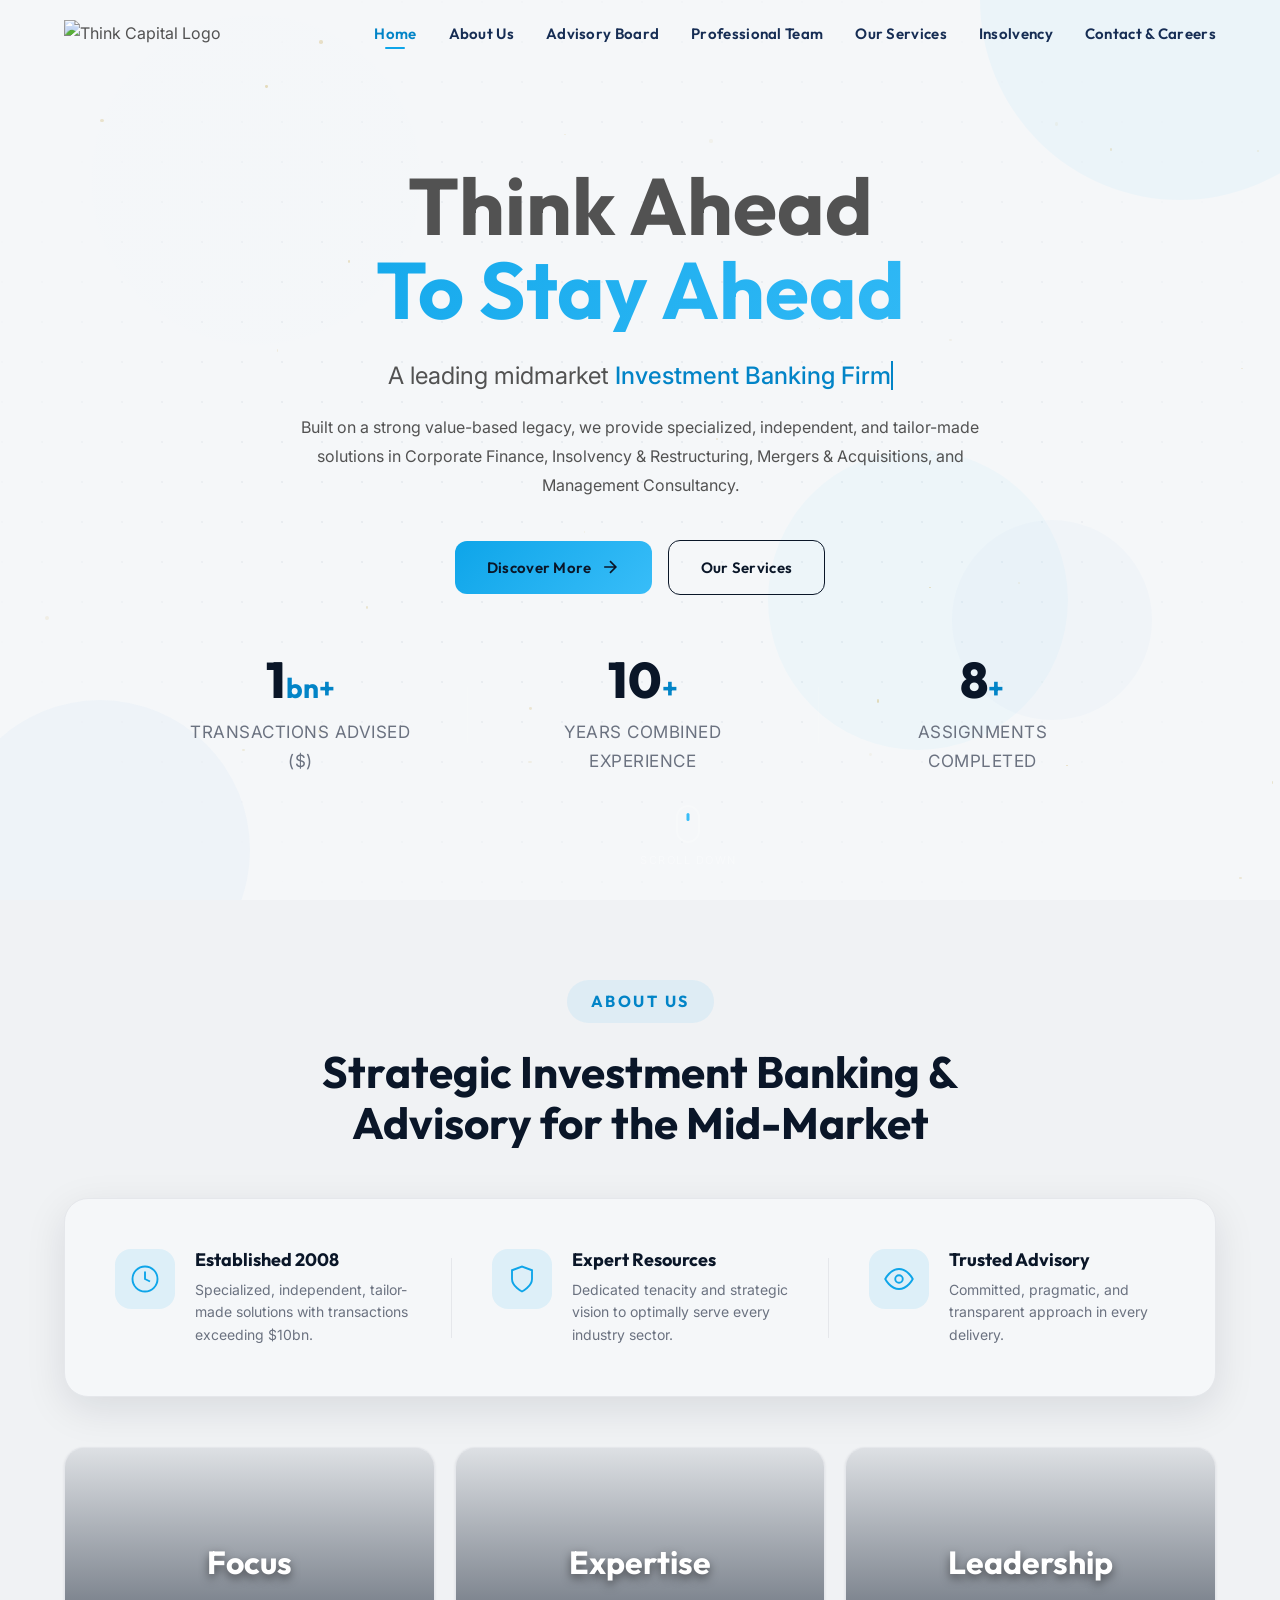
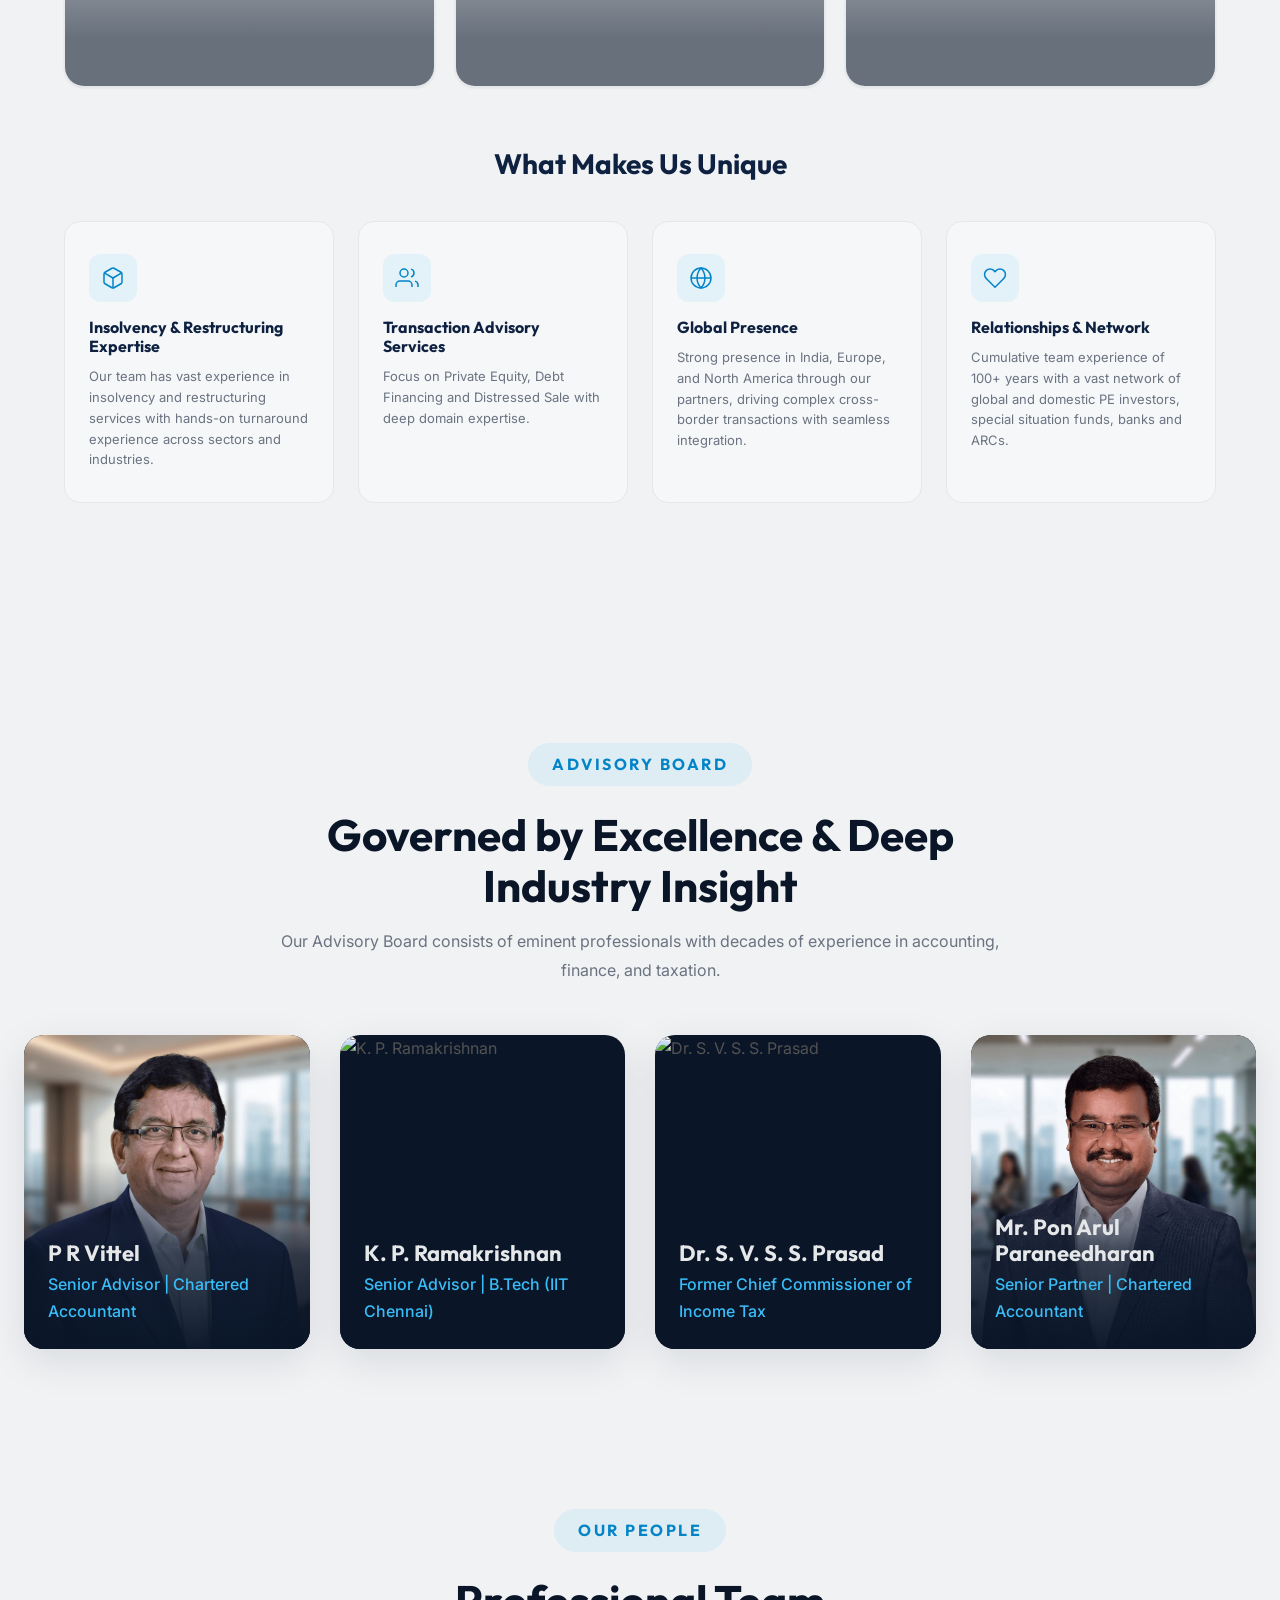
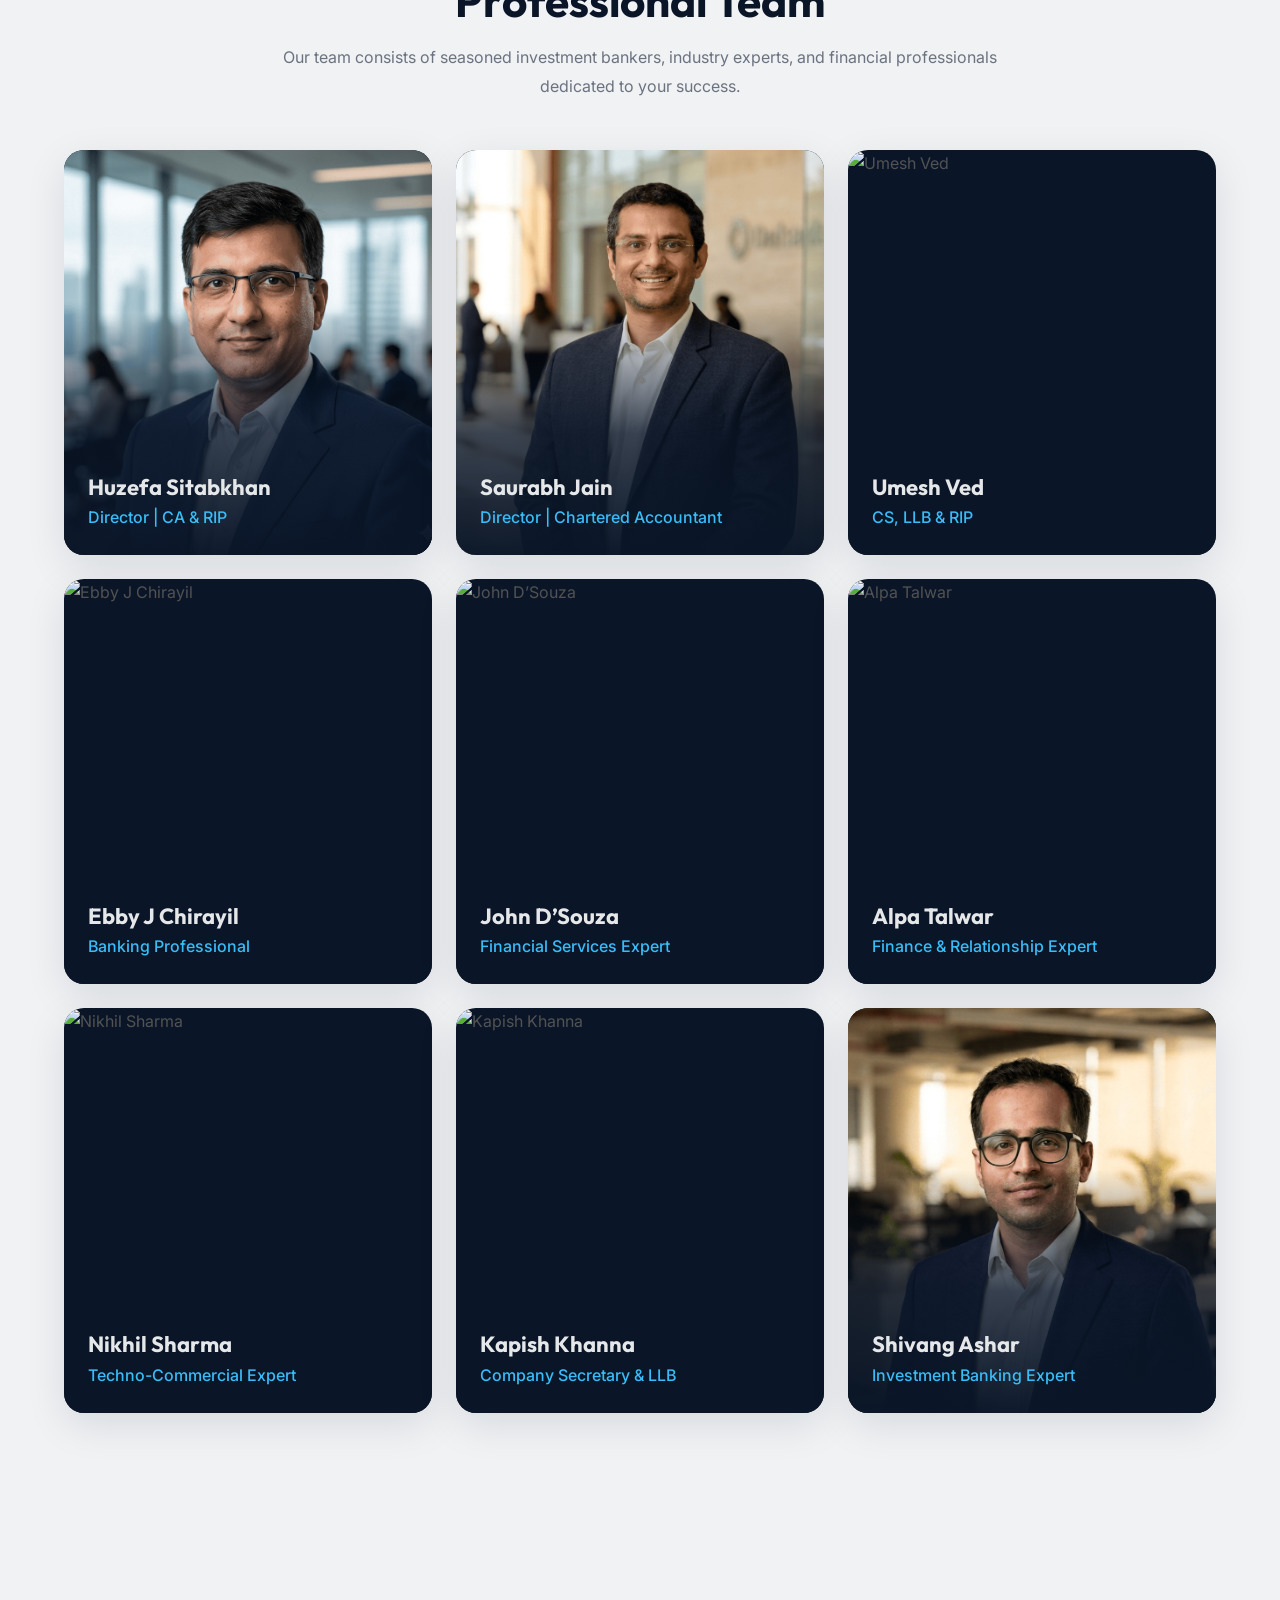
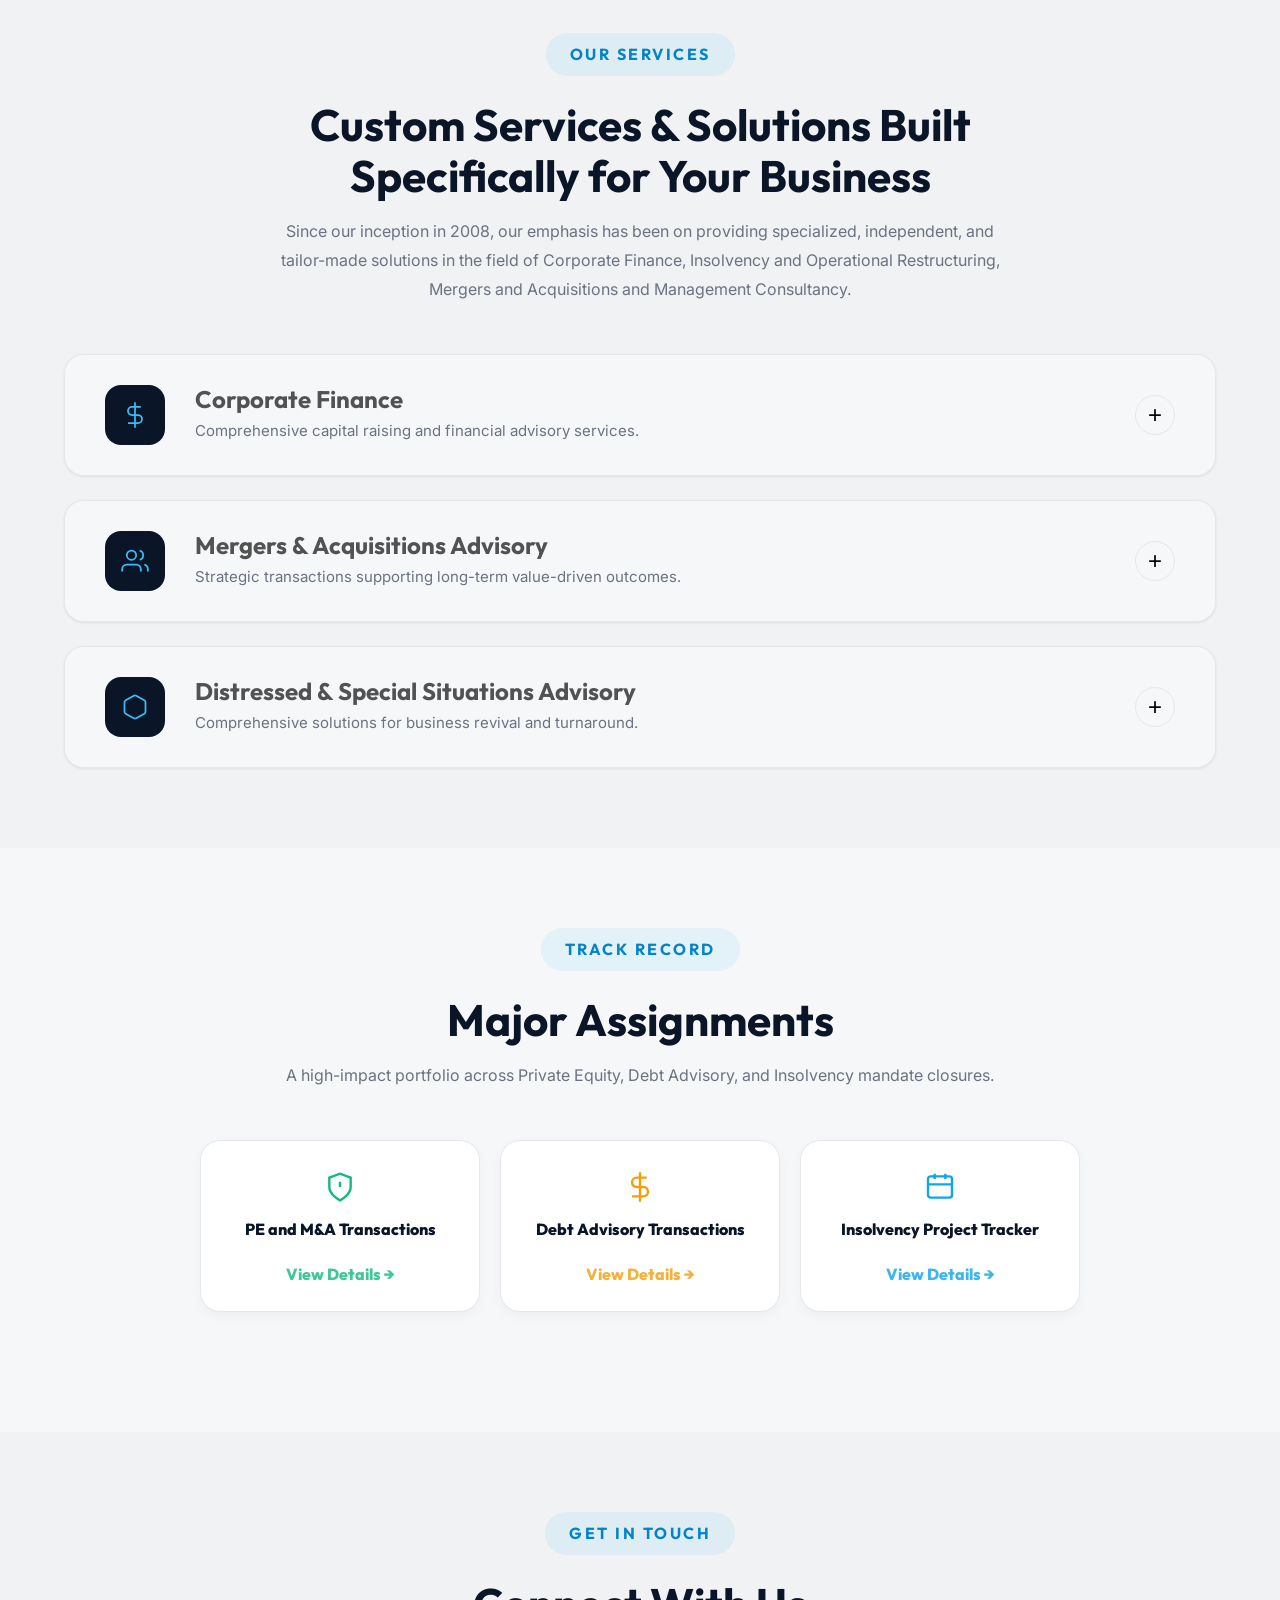
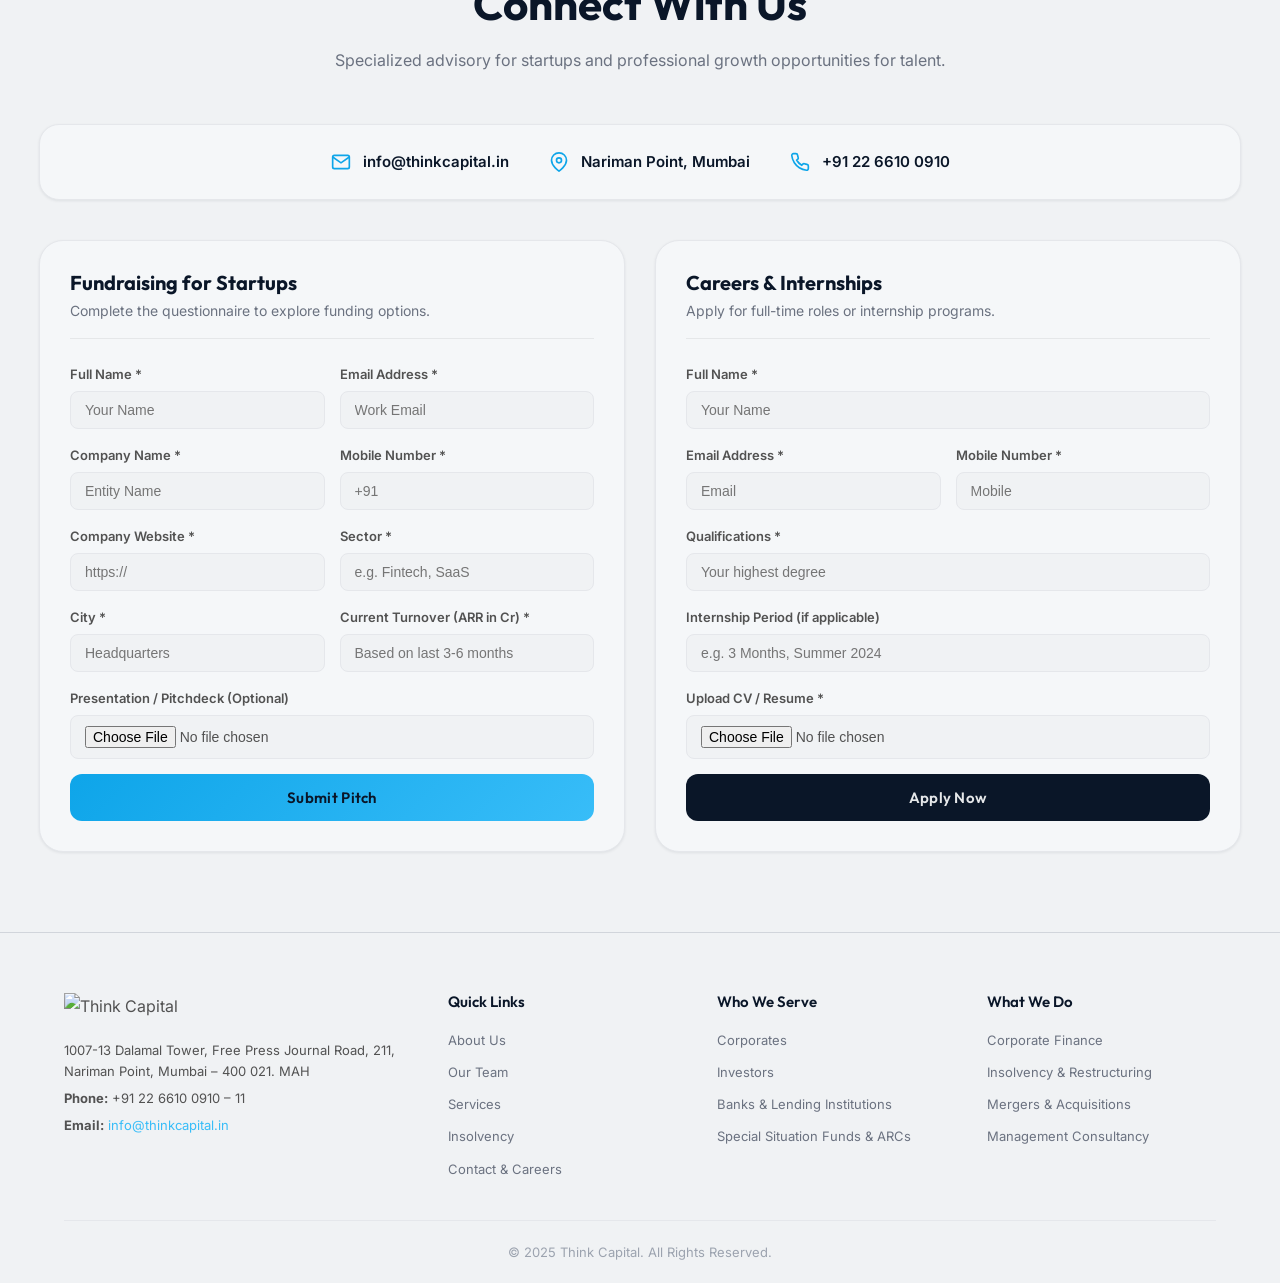
==== index.html @ 258d2252 "Add files via upload" ====
<!DOCTYPE html>
<html lang="en">

<head>
    <meta charset="UTF-8">
    <meta name="viewport" content="width=device-width, initial-scale=1.0">
    <meta name="description"
        content="Think Capital – A leading midmarket investment banking and corporate advisory firm specializing in Corporate Finance, Insolvency & Restructuring, Mergers & Acquisitions, and Management Consultancy.">
    <meta name="keywords"
        content="Think Capital, Investment Banking, Corporate Advisory, Corporate Finance, M&A, Insolvency, Restructuring, Management Consultancy">
    <title>Think Capital – Think Ahead To Stay Ahead</title>
    <link rel="preconnect" href="https://fonts.googleapis.com">
    <link rel="preconnect" href="https://fonts.gstatic.com" crossorigin>
    <link
        href="https://fonts.googleapis.com/css2?family=Inter:wght@300;400;500;600;700;800;900&family=Outfit:wght@300;400;500;600;700;800&display=swap"
        rel="stylesheet">
    <link rel="stylesheet" href="index.css">
</head>

<body class="home-page">
    <!-- ========== PRELOADER ========== -->
    <div id="preloader">
        <div class="preloader-inner">
            <img src="https://thinkcapital.in/wp-content/uploads/2020/12/think_capital_logo.png" alt="Think Capital"
                class="preloader-logo">
            <div class="preloader-bar">
                <div class="preloader-fill"></div>
            </div>
        </div>
    </div>

    <!-- ========== NAVIGATION ========== -->
    <nav id="navbar">
        <div class="nav-container">
            <a href="#hero" class="nav-logo">
                <img src="https://thinkcapital.in/wp-content/uploads/2020/12/think_capital_logo.png"
                    alt="Think Capital Logo">
            </a>
            <ul class="nav-links" id="navLinks">
                <li><a href="index.html#hero" class="nav-link active" data-section="hero">Home</a></li>
                <li><a href="index.html#about" class="nav-link" data-section="about">About Us</a></li>
                <li><a href="index.html#advisory-board" class="nav-link" data-section="advisory-board">Advisory
                        Board</a></li>
                <li><a href="index.html#team" class="nav-link" data-section="team">Professional Team</a></li>
                <li><a href="index.html#services" class="nav-link" data-section="services">Our Services</a></li>
                <li><a href="ongoing-insolvency-assignments.html" class="nav-link"
                        data-section="insolvency">Insolvency</a></li>
                <li><a href="index.html#contact" class="nav-link" data-section="contact">Contact & Careers</a></li>
            </ul>
            <button class="hamburger" id="hamburger" aria-label="Toggle navigation">
                <span></span><span></span><span></span>
            </button>
        </div>
    </nav>

    <!-- ========== MOBILE MENU ========== -->
    <div class="mobile-menu" id="mobileMenu">
        <ul class="mobile-nav-links">
            <li><a href="index.html#hero" class="mobile-link" data-section="hero">Home</a></li>
            <li><a href="index.html#about" class="mobile-link" data-section="about">About Us</a></li>
            <li><a href="index.html#advisory-board" class="mobile-link" data-section="advisory-board">Advisory Board</a>
            </li>
            <li><a href="index.html#team" class="mobile-link" data-section="team">Professional Team</a></li>
            <li><a href="index.html#services" class="mobile-link" data-section="services">Our Services</a></li>
            <li><a href="ongoing-insolvency-assignments.html" class="mobile-link"
                    data-section="insolvency">Insolvency</a></li>
            <li><a href="index.html#contact" class="mobile-link" data-section="contact">Contact & Careers</a></li>
        </ul>
    </div>

    <!-- ========== HERO SECTION ========== -->
    <section id="hero" class="section hero-section">
        <div class="hero-grid-bg"></div>
        <div class="hero-bg-shapes">

            <div class="shape shape-1"></div>
            <div class="shape shape-2"></div>
            <div class="shape shape-3"></div>
            <div class="shape shape-4"></div>
            <div class="shape shape-glow-1"></div>
            <div class="shape shape-glow-2"></div>
        </div>
        <div class="hero-particles" id="heroParticles"></div>
        <div class="hero-content">

            <h1 class="hero-title">
                <span class="hero-line">Think Ahead</span>
                <span class="hero-line gradient-text">To Stay Ahead</span>
            </h1>
            <p class="hero-subtitle">
                A leading midmarket <span class="typewriter" id="typewriter"></span>
            </p>
            <p class="hero-description">
                Built on a strong value-based legacy, we provide specialized, independent, and tailor-made solutions in
                Corporate Finance, Insolvency & Restructuring, Mergers & Acquisitions, and Management Consultancy.
            </p>
            <div class="hero-cta">
                <a href="#about" class="btn btn-primary">
                    Discover More
                    <svg width="20" height="20" viewBox="0 0 24 24" fill="none" stroke="currentColor" stroke-width="2">
                        <path d="M5 12h14M12 5l7 7-7 7" />
                    </svg>
                </a>
                <a href="#services" class="btn btn-outline">Our Services</a>
            </div>
            <div class="hero-stats">
                <div class="stat-item">
                    <span class="stat-number" data-count="10">0</span><span class="stat-suffix">bn+</span>
                    <span class="stat-label">Transactions Advised ($)</span>
                </div>
                <div class="stat-divider"></div>
                <div class="stat-item">
                    <span class="stat-number" data-count="100">0</span><span class="stat-suffix">+</span>
                    <span class="stat-label">Years Combined Experience</span>
                </div>
                <div class="stat-divider"></div>
                <div class="stat-item">
                    <span class="stat-number" data-count="75">0</span><span class="stat-suffix">+</span>
                    <span class="stat-label">Assignments Completed</span>
                </div>
            </div>
        </div>
        <div class="scroll-indicator">
            <div class="mouse">
                <div class="mouse-wheel"></div>
            </div>
            <span>Scroll Down</span>
        </div>
    </section>

    <!-- ========== ABOUT SECTION ========== -->
    <section id="about" class="section about-section">
        <div class="container">
            <div class="section-header">
                <span class="section-tag">About Us</span>
                <h2 class="section-title">Strategic Investment Banking & Advisory for the Mid-Market</h2>
            </div>

            <div class="about-vision-banner reveal-card">
                <div class="vision-item">
                    <div class="vision-icon">
                        <svg viewBox="0 0 24 24" fill="none" stroke="currentColor" stroke-width="1.5">
                            <circle cx="12" cy="12" r="10" />
                            <path d="M12 6v6l4 2" />
                        </svg>
                    </div>
                    <div class="vision-text">
                        <h4>Established 2008</h4>
                        <p>Specialized, independent, tailor-made solutions with transactions exceeding $10bn.</p>
                    </div>
                </div>
                <div class="vision-divider"></div>
                <div class="vision-item">
                    <div class="vision-icon">
                        <svg viewBox="0 0 24 24" fill="none" stroke="currentColor" stroke-width="1.5">
                            <path d="M12 22s8-4 8-10V5l-8-3-8 3v7c0 6 8 10 8 10z" />
                        </svg>
                    </div>
                    <div class="vision-text">
                        <h4>Expert Resources</h4>
                        <p>Dedicated tenacity and strategic vision to optimally serve every industry sector.</p>
                    </div>
                </div>
                <div class="vision-divider"></div>
                <div class="vision-item">
                    <div class="vision-icon">
                        <svg viewBox="0 0 24 24" fill="none" stroke="currentColor" stroke-width="1.5">
                            <path d="M1 12s4-8 11-8 11 8 11 8-4 8-11 8-11-8-11-8z" />
                            <circle cx="12" cy="12" r="3" />
                        </svg>
                    </div>
                    <div class="vision-text">
                        <h4>Trusted Advisory</h4>
                        <p>Committed, pragmatic, and transparent approach in every delivery.</p>
                    </div>
                </div>
            </div>

            <!-- Focus / Expertise / Leadership -->
            <div class="pillars-section">
                <div class="pillar-card reveal-card" data-delay="0"
                    style="--bg-img: url('https://images.unsplash.com/photo-1460925895917-afdab827c52f?auto=format&fit=crop&q=80&w=2000')">
                    <div class="pillar-overlay"></div>
                    <div class="pillar-content">
                        <h3>Focus</h3>
                        <div class="pillar-hover-text">
                            <p>We approach every transaction with a 360 degree holistic view, identifying and analyzing
                                the full range of strategic and operational options available to optimize outcomes.</p>
                        </div>
                    </div>
                </div>
                <div class="pillar-card reveal-card" data-delay="150"
                    style="--bg-img: url('https://images.unsplash.com/photo-1521737711867-e3b97375f902?auto=format&fit=crop&q=80&w=2000')">
                    <div class="pillar-overlay"></div>
                    <div class="pillar-content">
                        <h3>Expertise</h3>
                        <div class="pillar-hover-text">
                            <p>Our sector experts bring in-depth knowledge in Strategic Planning, Financial Engineering,
                                and Business Advisory to institutions and corporates at large.</p>
                        </div>
                    </div>
                </div>
                <div class="pillar-card reveal-card" data-delay="300"
                    style="--bg-img: url('https://images.unsplash.com/photo-1517048676732-d65bc937f952?auto=format&fit=crop&q=80&w=2000')">
                    <div class="pillar-overlay"></div>
                    <div class="pillar-content">
                        <h3>Leadership</h3>
                        <div class="pillar-hover-text">
                            <p>Senior leaders, industry experts, and corporate finance professionals providing premium
                                advisory on high-stakes transactions aggregating over $10bn.</p>
                        </div>
                    </div>
                </div>
            </div>

            <!-- What Makes Us Unique -->
            <div class="unique-section">
                <h3 class="unique-title reveal-card">What Makes Us Unique</h3>
                <div class="unique-grid">
                    <div class="unique-card reveal-card" data-delay="0">
                        <div class="unique-icon-wrap">
                            <svg viewBox="0 0 24 24" fill="none" stroke="currentColor" stroke-width="1.5">
                                <path
                                    d="M21 16V8a2 2 0 00-1-1.73l-7-4a2 2 0 00-2 0l-7 4A2 2 0 003 8v8a2 2 0 001 1.73l7 4a2 2 0 002 0l7-4A2 2 0 0021 16z" />
                                <polyline points="3.27 6.96 12 12.01 20.73 6.96" />
                                <line x1="12" y1="22.08" x2="12" y2="12" />
                            </svg>
                        </div>
                        <h4>Insolvency & Restructuring Expertise</h4>
                        <p>Our team has vast experience in insolvency and restructuring services with hands-on
                            turnaround experience across sectors and industries.</p>
                    </div>
                    <div class="unique-card reveal-card" data-delay="100">
                        <div class="unique-icon-wrap">
                            <svg viewBox="0 0 24 24" fill="none" stroke="currentColor" stroke-width="1.5">
                                <path d="M17 21v-2a4 4 0 00-4-4H5a4 4 0 00-4 4v2" />
                                <circle cx="9" cy="7" r="4" />
                                <path d="M23 21v-2a4 4 0 00-3-3.87" />
                                <path d="M16 3.13a4 4 0 010 7.75" />
                            </svg>
                        </div>
                        <h4>Transaction Advisory Services</h4>
                        <p>Focus on Private Equity, Debt Financing and Distressed Sale with deep domain expertise.</p>
                    </div>
                    <div class="unique-card reveal-card" data-delay="200">
                        <div class="unique-icon-wrap">
                            <svg viewBox="0 0 24 24" fill="none" stroke="currentColor" stroke-width="1.5">
                                <circle cx="12" cy="12" r="10" />
                                <line x1="2" y1="12" x2="22" y2="12" />
                                <path
                                    d="M12 2a15.3 15.3 0 014 10 15.3 15.3 0 01-4 10 15.3 15.3 0 01-4-10 15.3 15.3 0 014-10z" />
                            </svg>
                        </div>
                        <h4>Global Presence</h4>
                        <p>Strong presence in India, Europe, and North America through our partners, driving complex
                            cross-border transactions with seamless integration.</p>
                    </div>
                    <div class="unique-card reveal-card" data-delay="300">
                        <div class="unique-icon-wrap">
                            <svg viewBox="0 0 24 24" fill="none" stroke="currentColor" stroke-width="1.5">
                                <path
                                    d="M20.84 4.61a5.5 5.5 0 00-7.78 0L12 5.67l-1.06-1.06a5.5 5.5 0 00-7.78 7.78l1.06 1.06L12 21.23l7.78-7.78 1.06-1.06a5.5 5.5 0 000-7.78z" />
                            </svg>
                        </div>
                        <h4>Relationships & Network</h4>
                        <p>Cumulative team experience of 100+ years with a vast network of global and domestic PE
                            investors, special situation funds, banks and ARCs.</p>
                    </div>
                </div>
            </div>


        </div>
    </section>

    <!-- ========== ADVISORY BOARD SECTION ========== -->
    <section id="advisory-board" class="section advisory-section">
        <div class="container" style="max-width: 1400px;">
            <div class="section-header">
                <span class="section-tag">Advisory Board</span>
                <h2 class="section-title">Governed by Excellence & Deep Industry Insight</h2>
                <p class="section-subtitle">Our Advisory Board consists of eminent professionals with decades of
                    experience in accounting, finance, and taxation.</p>
            </div>

            <div class="advisors-grid">
                <!-- Advisor 1 -->
                <div class="advisor-card reveal-card" data-delay="0">
                    <div class="advisor-image-wrap">
                        <img src="img/PR_Vittel.png" alt="P R Vittel">
                        <div class="advisor-overlay">
                            <div class="advisor-main-info">
                                <h3>P R Vittel</h3>
                                <p class="advisor-profession">Senior Advisor | Chartered Accountant</p>
                            </div>
                            <div class="advisor-hover-content">
                                <p>Over 40 years of experience. Senior Partner at M/s P. N. Raghavendra Rao & Co. Led
                                    transactions in M&A, PE, and public issues. Holds an MBA and is a trusted advisor to
                                    leading corporate groups.</p>
                            </div>
                        </div>
                    </div>
                </div>

                <!-- Advisor 2 -->
                <div class="advisor-card reveal-card" data-delay="100">
                    <div class="advisor-image-wrap">
                        <img src="https://images.unsplash.com/photo-1472099645785-5658abf4ff4e?auto=format&fit=crop&q=80&w=600"
                            alt="K. P. Ramakrishnan">
                        <div class="advisor-overlay">
                            <div class="advisor-main-info">
                                <h3>K. P. Ramakrishnan</h3>
                                <p class="advisor-profession">Senior Advisor | B.Tech (IIT Chennai)</p>
                            </div>
                            <div class="advisor-hover-content">
                                <p>35+ years in corporate and merchant banking. Former CGM at IDBI Bank and Head of CDR
                                    Cell. Played a pivotal role in restructuring large corporate exposures across
                                    complex portfolios.</p>
                            </div>
                        </div>
                    </div>
                </div>

                <!-- Advisor 3 -->
                <div class="advisor-card reveal-card" data-delay="200">
                    <div class="advisor-image-wrap">
                        <img src="https://images.unsplash.com/photo-1519085360753-af0119f7cbe7?auto=format&fit=crop&q=80&w=600"
                            alt="Dr. S. V. S. S. Prasad">
                        <div class="advisor-overlay">
                            <div class="advisor-main-info">
                                <h3>Dr. S. V. S. S. Prasad</h3>
                                <p class="advisor-profession">Former Chief Commissioner of Income Tax</p>
                            </div>
                            <div class="advisor-hover-content">
                                <p>35+ years of service in the Indian Revenue Service. Retiring in 2021. Expertise in
                                    accountancy, taxation, and industrial finance. Doctorate in Agricultural Sciences
                                    from IARI, New Delhi.</p>
                            </div>
                        </div>
                    </div>
                </div>

                <!-- Advisor 4 -->
                <div class="advisor-card reveal-card" data-delay="300">
                    <div class="advisor-image-wrap">
                        <img src="img/Pon_Arul_Paraneedharan.png" alt="Pon Arul Paraneedharan">
                        <div class="advisor-overlay">
                            <div class="advisor-main-info">
                                <h3>Mr. Pon Arul Paraneedharan</h3>
                                <p class="advisor-profession">Senior Partner | Chartered Accountant</p>
                            </div>
                            <div class="advisor-hover-content">
                                <p>15+ years in audit, taxation, and corporate finance. Specialist in FEMA, M&A, and OTS
                                    negotiations. Provides strategy-driven advisory across complex financial and
                                    regulatory matters.</p>
                            </div>
                        </div>
                    </div>
                </div>
            </div>
        </div>
    </section>



    <!-- ========== TEAM SECTION ========== -->
    <section id="team" class="section team-section">
        <div class="container">
            <div class="section-header">
                <span class="section-tag">Our People</span>
                <h2 class="section-title">Professional Team</h2>
                <p class="section-subtitle">Our team consists of seasoned investment bankers, industry experts, and
                    financial professionals dedicated to your success.</p>
            </div>

            <!-- Professional Team -->
            <div class="team-category">
                <div class="team-grid professional-grid">
                    <!-- Member 1 -->
                    <div class="advisor-card reveal-card" data-delay="0">
                        <div class="advisor-image-wrap">
                            <img src="img/Huzefa_Sitabkhan.png" alt="Huzefa Sitabkhan">
                            <div class="advisor-overlay">
                                <div class="advisor-main-info">
                                    <h3>Huzefa Sitabkhan</h3>
                                    <p class="advisor-profession">Director | CA & RIP</p>
                                </div>
                                <div class="advisor-hover-content">
                                    <p>Rank-holder CA with 22+ years in investment banking. Former Head of Investment
                                        Banking at IDBI Capital. Successfully delivered 75+ assignments across capital
                                        markets and corporate advisory.</p>
                                </div>
                            </div>
                        </div>
                    </div>

                    <!-- Member 2 -->
                    <div class="advisor-card reveal-card" data-delay="50">
                        <div class="advisor-image-wrap">
                            <img src="img/Saurabh_Jain.png" alt="Saurabh Jain">
                            <div class="advisor-overlay">
                                <div class="advisor-main-info">
                                    <h3>Saurabh Jain</h3>
                                    <p class="advisor-profession">Director | Chartered Accountant</p>
                                </div>
                                <div class="advisor-hover-content">
                                    <p>20+ years in investment banking. Former Head of Corporate Advisory at IDBI
                                        Capital. Successfully delivered 65+ assignments in debt syndication, M&A, and
                                        restructuring.</p>
                                </div>
                            </div>
                        </div>
                    </div>

                    <!-- Member 3 -->
                    <div class="advisor-card reveal-card" data-delay="100">
                        <div class="advisor-image-wrap">
                            <img src="https://images.unsplash.com/photo-1500648767791-00dcc994a43e?auto=format&fit=crop&q=80&w=500"
                                alt="Umesh Ved">
                            <div class="advisor-overlay">
                                <div class="advisor-main-info">
                                    <h3>Umesh Ved</h3>
                                    <p class="advisor-profession">CS, LLB & RIP</p>
                                </div>
                                <div class="advisor-hover-content">
                                    <p>Nearly 40 years of experience in corporate law, compliance, and restructuring.
                                        Expert in due diligence, mergers, and liquidation. Principal at Umesh Ved &
                                        Associates.</p>
                                </div>
                            </div>
                        </div>
                    </div>

                    <!-- Member 4 -->
                    <div class="advisor-card reveal-card" data-delay="150">
                        <div class="advisor-image-wrap">
                            <img src="https://images.unsplash.com/photo-1573497019940-1c28c88b4f3e?auto=format&fit=crop&q=80&w=500"
                                alt="Ebby J Chirayil">
                            <div class="advisor-overlay">
                                <div class="advisor-main-info">
                                    <h3>Ebby J Chirayil</h3>
                                    <p class="advisor-profession">Banking Professional</p>
                                </div>
                                <div class="advisor-hover-content">
                                    <p>Seasoned banker with leadership roles at ICICI, HDFC, and South Indian Bank.
                                        Expert in retail/corporate banking, credit, and risk management.</p>
                                </div>
                            </div>
                        </div>
                    </div>

                    <!-- Member 5 -->
                    <div class="advisor-card reveal-card" data-delay="200">
                        <div class="advisor-image-wrap">
                            <img src="https://images.unsplash.com/photo-1519085360753-af0119f7cbe7?auto=format&fit=crop&q=80&w=500"
                                alt="John D’Souza">
                            <div class="advisor-overlay">
                                <div class="advisor-main-info">
                                    <h3>John D’Souza</h3>
                                    <p class="advisor-profession">Financial Services Expert</p>
                                </div>
                                <div class="advisor-hover-content">
                                    <p>39+ years across India and UAE. Specialty in structuring solutions and business
                                        financing. Held leadership roles at Emirates Bank and ABN AMRO.</p>
                                </div>
                            </div>
                        </div>
                    </div>

                    <!-- Member 6 -->
                    <div class="advisor-card reveal-card" data-delay="250">
                        <div class="advisor-image-wrap">
                            <img src="https://images.unsplash.com/photo-1580489944761-15a19d654956?auto=format&fit=crop&q=80&w=500"
                                alt="Alpa Talwar">
                            <div class="advisor-overlay">
                                <div class="advisor-main-info">
                                    <h3>Alpa Talwar</h3>
                                    <p class="advisor-profession">Finance & Relationship Expert</p>
                                </div>
                                <div class="advisor-hover-content">
                                    <p>Nearly 30 years in corporate banking and project finance. Expert in debt
                                        syndication and distressed assets. Former IDBI Bank professional.</p>
                                </div>
                            </div>
                        </div>
                    </div>

                    <!-- Member 7 -->
                    <div class="advisor-card reveal-card" data-delay="300">
                        <div class="advisor-image-wrap">
                            <img src="https://images.unsplash.com/photo-1542909168-82c3e7fdca5c?auto=format&fit=crop&q=80&w=500"
                                alt="Nikhil Sharma">
                            <div class="advisor-overlay">
                                <div class="advisor-main-info">
                                    <h3>Nikhil Sharma</h3>
                                    <p class="advisor-profession">Techno-Commercial Expert</p>
                                </div>
                                <div class="advisor-hover-content">
                                    <p>11+ years in insolvency and transaction advisory. Specializes in valuations, CIRP
                                        management, and resolution planning. M.Tech & MBA graduate.</p>
                                </div>
                            </div>
                        </div>
                    </div>

                    <!-- Member 8 -->
                    <div class="advisor-card reveal-card" data-delay="350">
                        <div class="advisor-image-wrap">
                            <img src="https://images.unsplash.com/photo-1507003211169-0a1dd7228f2d?auto=format&fit=crop&q=80&w=500"
                                alt="Kapish Khanna">
                            <div class="advisor-overlay">
                                <div class="advisor-main-info">
                                    <h3>Kapish Khanna</h3>
                                    <p class="advisor-profession">Company Secretary & LLB</p>
                                </div>
                                <div class="advisor-hover-content">
                                    <p>Expert in corporate laws, SEBI regulations, and IBC. Strong background in
                                        insolvency matters and corporate legal advisory.</p>
                                </div>
                            </div>
                        </div>
                    </div>

                    <!-- Member 9 -->
                    <div class="advisor-card reveal-card" data-delay="400">
                        <div class="advisor-image-wrap">
                            <img src="img/shivang.png" alt="Shivang Ashar">
                            <div class="advisor-overlay">
                                <div class="advisor-main-info">
                                    <h3>Shivang Ashar</h3>
                                    <p class="advisor-profession">Investment Banking Expert</p>
                                </div>
                                <div class="advisor-hover-content">
                                    <p>7+ years in equity fund raising and financial modelling across healthcare and
                                        technology. Former PwC and Malabar Capital professional.</p>
                                </div>
                            </div>
                        </div>
                    </div>
                </div>
            </div>
        </div>
    </section>


    <!-- ========== SERVICES SECTION ========== -->
    <section id="services" class="section services-section">
        <div class="container">
            <div class="section-header">
                <span class="section-tag">Our Services</span>
                <h2 class="section-title">Custom Services & Solutions Built Specifically for Your Business</h2>
                <p class="section-subtitle">Since our inception in 2008, our emphasis has been on providing specialized,
                    independent, and tailor-made solutions in the field of Corporate Finance, Insolvency and Operational
                    Restructuring, Mergers and Acquisitions and Management Consultancy.</p>
            </div>

            <div class="services-windows-container">
                <!-- Window 1: Corporate Finance -->
                <div class="service-window reveal-card" data-delay="0">
                    <div class="window-header">
                        <div class="window-title-area">
                            <div class="window-icon">
                                <svg viewBox="0 0 24 24" fill="none" stroke="currentColor" stroke-width="1.5">
                                    <line x1="12" y1="1" x2="12" y2="23" />
                                    <path d="M17 5H9.5a3.5 3.5 0 000 7h5a3.5 3.5 0 010 7H6" />
                                </svg>
                            </div>
                            <div class="window-labels">
                                <h3>Corporate Finance</h3>
                                <p>Comprehensive capital raising and financial advisory services.</p>
                            </div>
                        </div>
                        <button class="window-toggle" aria-label="Toggle details">
                            <span class="toggle-icon">+</span>
                        </button>
                    </div>

                    <div class="window-rollup">
                        <div class="rollup-inner">
                            <div class="rollup-main-desc">
                                <p>We provide comprehensive capital raising and financial advisory services to support
                                    business growth, strategic expansion, and value creation. Our team works with both
                                    high-growth and established companies to raise capital for organic growth,
                                    acquisitions, and liquidity requirements. We also advise stressed and special
                                    situation companies on refinancing, structured funding, and strategic capital
                                    infusion.</p>
                                <p>With strong relationships across banks, financial institutions, private equity funds,
                                    venture capital investors, and special situation funds, we are well-positioned to
                                    facilitate efficient transaction execution. Our deep understanding of market
                                    dynamics and investor expectations enables us to structure solutions that are
                                    practical, timely, and aligned with client objectives.</p>
                            </div>
                            <div class="sub-services-grid">
                                <div class="sub-service-box">
                                    <h4>Equity Advisory</h4>
                                    <p>We advise clients on raising equity capital across various stages of their
                                        business lifecycle. Our services include facilitating investments from angel
                                        investors and high net-worth individuals, venture capital and private equity
                                        funding, as well as strategic investments and PIPE transactions. We also support
                                        clients in accessing capital markets and exploring social impact funding
                                        opportunities, ensuring alignment with long-term growth strategies.</p>
                                </div>
                                <div class="sub-service-box">
                                    <h4>Debt Advisory</h4>
                                    <p>We offer tailored debt solutions to address diverse financing requirements. Our
                                        services cover growth and expansion capital, acquisition financing, and external
                                        commercial borrowings. We also specialize in advising on special situations,
                                        including restructuring and refinancing, along with structuring customized debt
                                        solutions and facilitating unsecured funding. Our approach focuses on optimizing
                                        capital structure while ensuring flexibility and sustainability for the
                                        business.</p>
                                </div>
                            </div>
                        </div>
                    </div>
                </div>

                <!-- Window 2: M&A Advisory -->
                <div class="service-window reveal-card" data-delay="100">
                    <div class="window-header">
                        <div class="window-title-area">
                            <div class="window-icon">
                                <svg viewBox="0 0 24 24" fill="none" stroke="currentColor" stroke-width="1.5">
                                    <path d="M17 21v-2a4 4 0 00-4-4H5a4 4 0 00-4 4v2" />
                                    <circle cx="9" cy="7" r="4" />
                                    <path d="M23 21v-2a4 4 0 00-3-3.87" />
                                    <path d="M16 3.13a4 4 0 010 7.75" />
                                </svg>
                            </div>
                            <div class="window-labels">
                                <h3>Mergers & Acquisitions Advisory</h3>
                                <p>Strategic transactions supporting long-term value-driven outcomes.</p>
                            </div>
                        </div>
                        <button class="window-toggle" aria-label="Toggle details">
                            <span class="toggle-icon">+</span>
                        </button>
                    </div>

                    <div class="window-rollup">
                        <div class="rollup-inner">
                            <div class="rollup-main-desc">
                                <p>We provide end-to-end mergers and acquisitions advisory services to corporates,
                                    supporting strategic transactions including acquisitions, divestitures, buyouts,
                                    strategic investments, and distressed sales. Our approach is grounded in a
                                    comprehensive evaluation of the business, industry dynamics, competitive landscape,
                                    financial performance, and relevant legal, regulatory, and accounting
                                    considerations—ensuring well-informed and value-driven outcomes.</p>
                            </div>
                            <div class="sub-services-grid">
                                <div class="sub-service-box">
                                    <h4>Sell-Side Advisory</h4>
                                    <p>We act as a strategic partner throughout the divestment process, offering
                                        end-to-end support from transaction preparation to closure. Our role includes
                                        positioning the business, identifying and engaging with potential investors,
                                        facilitating negotiations, and coordinating with advisors and stakeholders. We
                                        provide objective guidance to help clients evaluate bids and achieve optimal
                                        value realization.</p>
                                </div>
                                <div class="sub-service-box">
                                    <h4>Distressed M&A Advisory</h4>
                                    <p>We assist companies in navigating distressed sale situations through structured
                                        and pragmatic strategies. Our services include identifying potential buyers such
                                        as ARCs and strategic investors, conducting valuation and synergy assessments,
                                        structuring transactions, and managing timelines. We also support resolution
                                        planning, buyout structuring, and post-transaction integration and turnaround
                                        initiatives.</p>
                                </div>
                                <div class="sub-service-box">
                                    <h4>Buy-Side Advisory</h4>
                                    <p>We support clients in executing inorganic growth strategies by identifying,
                                        evaluating, and executing suitable acquisition opportunities. Our process
                                        includes detailed due diligence, synergy assessment, and evaluation of
                                        commercial and non-commercial terms. We work closely with stakeholders to
                                        structure transactions that maximize value and ensure seamless execution.</p>
                                </div>
                            </div>
                        </div>
                    </div>
                </div>

                <!-- Window 3: Special Situations -->
                <div class="service-window reveal-card" data-delay="200">
                    <div class="window-header">
                        <div class="window-title-area">
                            <div class="window-icon">
                                <svg viewBox="0 0 24 24" fill="none" stroke="currentColor" stroke-width="1.5">
                                    <path
                                        d="M21 16V8a2 2 0 00-1-1.73l-7-4a2 2 0 00-2 0l-7 4A2 2 0 003 8v8a2 2 0 001 1.73l7 4a2 2 0 002 0l7-4A2 2 0 0021 16z" />
                                </svg>
                            </div>
                            <div class="window-labels">
                                <h3>Distressed & Special Situations Advisory</h3>
                                <p>Comprehensive solutions for business revival and turnaround.</p>
                            </div>
                        </div>
                        <button class="window-toggle" aria-label="Toggle details">
                            <span class="toggle-icon">+</span>
                        </button>
                    </div>

                    <div class="window-rollup">
                        <div class="rollup-inner">
                            <div class="rollup-main-desc">
                                <p>We provide comprehensive, end-to-end advisory solutions for businesses facing
                                    financial or operational stress, supporting them from early signs of distress
                                    through to revival and sustainable turnaround. Our approach integrates financial,
                                    operational, and strategic interventions to stabilize and reposition businesses
                                    effectively. Backed by a team of experienced former bankers and insolvency
                                    professionals, we bring deep execution capability and strong relationships with
                                    banks, financial institutions, special situation funds, and ARCs.</p>
                            </div>
                            <div class="sub-services-grid">
                                <div class="sub-service-box">
                                    <h4>Insolvency & Bankruptcy Advisory</h4>
                                    <p>We offer end-to-end support across insolvency and resolution processes, including
                                        resolution plan preparation, interim and priority funding, and independent
                                        evaluation of resolution proposals. Our services extend to transaction
                                        structuring, turnaround advisory, and managing operations of stressed companies
                                        during the resolution phase. We also undertake CRO (Chief Restructuring Officer)
                                        roles and support M&A transactions within insolvency scenarios.</p>
                                </div>
                                <div class="sub-service-box">
                                    <h4>Operational Restructuring</h4>
                                    <p>We assist businesses in improving operational efficiency and restoring
                                        profitability through structured interventions. Our services include independent
                                        business reviews, process optimization, and identification of control gaps. We
                                        support implementation of resolution plans, facilitate turnaround funding, and
                                        enable induction of strategic partners. Our approach also focuses on cash flow
                                        management, performance improvement, and ongoing monitoring to ensure
                                        sustainable recovery.</p>
                                </div>
                                <div class="sub-service-box">
                                    <h4>Financial Restructuring</h4>
                                    <p>We advise on restructuring of capital structures to enhance financial stability
                                        and long-term viability. Our services include debt restructuring, refinancing,
                                        turnaround funding, and formulation of resolution plans. We also assist in
                                        resolution of stressed assets, strategic investments, change in management,
                                        distressed M&A, and sale of non-performing assets (NPAs), ensuring a holistic
                                        and value-maximizing approach.</p>
                                </div>
                            </div>
                        </div>
                    </div>
                </div>
            </div>
        </div>
    </section>


    <!-- ========== MAJOR ASSIGNMENTS SECTION ========== -->
    <section id="major-assignments" class="section" style="background: var(--white);">
        <div class="container">
            <div class="section-header">
                <span class="section-tag">Track Record</span>
                <h2 class="section-title">Major Assignments</h2>
                <p class="section-subtitle">A high-impact portfolio across Private Equity, Debt Advisory, and Insolvency
                    mandate closures.</p>
            </div>

            <div class="quick-links-grid">
                <a href="pe-ma-transactions.html" class="quick-link-btn theme-pe reveal-card" data-delay="100">
                    <svg viewBox="0 0 24 24" fill="none" stroke="currentColor" stroke-width="1.5">
                        <path d="M12 22s8-4 8-10V5l-8-3-8 3v7c0 6 8 10 8 10z" />
                        <path d="M12 8v4" />
                        <path d="M12 16h.01" />
                    </svg>
                    <span>PE and M&A Transactions</span>
                    <span class="ql-action">View Details →</span>
                </a>
                <a href="debt-advisory-transactions.html" class="quick-link-btn theme-debt reveal-card"
                    data-delay="200">
                    <svg viewBox="0 0 24 24" fill="none" stroke="currentColor" stroke-width="1.5">
                        <line x1="12" y1="1" x2="12" y2="23" />
                        <path d="M17 5H9.5a3.5 3.5 0 000 7h5a3.5 3.5 0 010 7H6" />
                    </svg>
                    <span>Debt Advisory Transactions</span>
                    <span class="ql-action">View Details →</span>
                </a>
                <a href="ongoing-insolvency-assignments.html" class="quick-link-btn theme-tracker reveal-card"
                    data-delay="300">
                    <svg viewBox="0 0 24 24" fill="none" stroke="currentColor" stroke-width="1.5">
                        <rect x="3" y="4" width="18" height="16" rx="2" />
                        <line x1="16" y1="2" x2="16" y2="6" />
                        <line x1="8" y1="2" x2="8" y2="6" />
                        <line x1="3" y1="10" x2="21" y2="10" />
                    </svg>
                    <span>Insolvency Project Tracker</span>
                    <span class="ql-action">View Details →</span>
                </a>
            </div>
        </div>
    </section>

    <!-- ========== CONTACT & CAREERS SECTION (SIDE-BY-SIDE) ========== -->
    <section id="contact" class="section contact-careers-section">
        <div class="container" style="max-width: 1250px;">
            <div class="section-header">
                <span class="section-tag">Get In Touch</span>
                <h2 class="section-title">Connect With Us</h2>
                <p class="section-subtitle">Specialized advisory for startups and professional growth opportunities for
                    talent.</p>
            </div>

            <!-- Horizontal Mini Info Bar -->
            <div class="contact-info-bar reveal-card">
                <div class="bar-item">
                    <svg viewBox="0 0 24 24" fill="none" stroke="currentColor" stroke-width="2">
                        <path d="M4 4h16c1.1 0 2 .9 2 2v12c0 1.1-.9 2-2 2H4c-1.1 0-2-.9-2-2V6c0-1.1.9-2 2-2z" />
                        <polyline points="22,6 12,13 2,6" />
                    </svg>
                    <a href="mailto:info@thinkcapital.in">info@thinkcapital.in</a>
                </div>
                <div class="bar-item">
                    <svg viewBox="0 0 24 24" fill="none" stroke="currentColor" stroke-width="2">
                        <path d="M21 10c0 7-9 13-9 13s-9-6-9-13a9 9 0 0118 0z" />
                        <circle cx="12" cy="10" r="3" />
                    </svg>
                    <span>Nariman Point, Mumbai</span>
                </div>
                <div class="bar-item">
                    <svg viewBox="0 0 24 24" fill="none" stroke="currentColor" stroke-width="2">
                        <path
                            d="M22 16.92v3a2 2 0 01-2.18 2 19.79 19.79 0 01-8.63-3.07 19.5 19.5 0 01-6-6 19.79 19.79 0 01-3.07-8.67A2 2 0 014.11 2h3a2 2 0 012 1.72 12.84 12.84 0 00.7 2.81 2 2 0 01-.45 2.11L8.09 9.91a16 16 0 006 6l1.27-1.27a2 2 0 012.11-.45 12.84 12.84 0 002.81.7A2 2 0 0122 16.92z" />
                    </svg>
                    <a href="tel:+912266100910">+91 22 6610 0910</a>
                </div>
            </div>

            <div class="forms-grid">
                <!-- Column 1: Startup Fundraising Form -->
                <div class="form-container reveal-card" data-delay="100">
                    <div class="form-title-wrap">
                        <h3>Fundraising for Startups</h3>
                        <p>Complete the questionnaire to explore funding options.</p>
                    </div>
                    <form id="fundraisingForm" class="compact-form">
                        <div class="form-row">
                            <div class="form-group">
                                <label for="fsName">Full Name *</label>
                                <input type="text" id="fsName" name="fullName" required placeholder="Your Name">
                            </div>
                            <div class="form-group">
                                <label for="fsEmail">Email Address *</label>
                                <input type="email" id="fsEmail" name="email" required placeholder="Work Email">
                            </div>
                        </div>
                        <div class="form-row">
                            <div class="form-group">
                                <label for="fsCompanyName">Company Name *</label>
                                <input type="text" id="fsCompanyName" name="companyName" required
                                    placeholder="Entity Name">
                            </div>
                            <div class="form-group">
                                <label for="fsMobile">Mobile Number *</label>
                                <input type="tel" id="fsMobile" name="mobile" required placeholder="+91">
                            </div>
                        </div>
                        <div class="form-row">
                            <div class="form-group">
                                <label for="fsWebsite">Company Website *</label>
                                <input type="url" id="fsWebsite" name="website" required placeholder="https://">
                            </div>
                            <div class="form-group">
                                <label for="fsSector">Sector *</label>
                                <input type="text" id="fsSector" name="sector" required
                                    placeholder="e.g. Fintech, SaaS">
                            </div>
                        </div>
                        <div class="form-row">
                            <div class="form-group">
                                <label for="fsCity">City *</label>
                                <input type="text" id="fsCity" name="city" required placeholder="Headquarters">
                            </div>
                            <div class="form-group">
                                <label for="fsTurnover">Current Turnover (ARR in Cr) *</label>
                                <input type="text" id="fsTurnover" name="turnover" required
                                    placeholder="Based on last 3-6 months">
                            </div>
                        </div>
                        <div class="form-group">
                            <label for="fsPitchdeck">Presentation / Pitchdeck (Optional)</label>
                            <input type="file" id="fsPitchdeck" name="pitchdeck">
                        </div>
                        <button type="submit" class="btn btn-primary btn-full">Submit Pitch</button>
                    </form>
                </div>

                <!-- Column 2: Careers Form -->
                <div class="form-container reveal-card" data-delay="200">
                    <div class="form-title-wrap">
                        <h3>Careers & Internships</h3>
                        <p>Apply for full-time roles or internship programs.</p>
                    </div>
                    <form id="careerForm" class="compact-form">
                        <div class="form-group">
                            <label for="carName">Full Name *</label>
                            <input type="text" id="carName" name="fullName" required placeholder="Your Name">
                        </div>
                        <div class="form-row">
                            <div class="form-group">
                                <label for="carEmail">Email Address *</label>
                                <input type="email" id="carEmail" name="email" required placeholder="Email">
                            </div>
                            <div class="form-group">
                                <label for="carMobile">Mobile Number *</label>
                                <input type="tel" id="carMobile" name="mobile" required placeholder="Mobile">
                            </div>
                        </div>
                        <div class="form-group">
                            <label for="carQual">Qualifications *</label>
                            <input type="text" id="carQual" name="qualifications" required
                                placeholder="Your highest degree">
                        </div>
                        <div class="form-group">
                            <label for="carIntern">Internship Period (if applicable)</label>
                            <input type="text" id="carIntern" name="internshipPeriod"
                                placeholder="e.g. 3 Months, Summer 2024">
                        </div>
                        <div class="form-group">
                            <label for="carCv">Upload CV / Resume *</label>
                            <input type="file" id="carCv" name="resume" required>
                        </div>
                        <button type="submit" class="btn btn-navy btn-full">Apply Now</button>
                    </form>
                </div>
            </div>
        </div>
    </section>

    <!-- ========== FOOTER ========== -->
    <footer id="footer">
        <div class="container">
            <div class="footer-grid">
                <div class="footer-brand">
                    <img src="https://thinkcapital.in/wp-content/uploads/2020/12/think_capital_logo.png"
                        alt="Think Capital" class="footer-logo">
                    <p>1007-13 Dalamal Tower, Free Press Journal Road, 211, Nariman Point, Mumbai – 400 021. MAH</p>
                    <p><strong>Phone:</strong> +91 22 6610 0910 – 11</p>
                    <p><strong>Email:</strong> <a href="mailto:info@thinkcapital.in">info@thinkcapital.in</a></p>
                </div>
                <div class="footer-links-group">
                    <h4>Quick Links</h4>
                    <ul>
                        <li><a href="index.html#about">About Us</a></li>
                        <li><a href="index.html#team">Our Team</a></li>
                        <li><a href="index.html#services">Services</a></li>
                        <li><a href="ongoing-insolvency-assignments.html">Insolvency</a></li>
                        <li><a href="index.html#contact">Contact & Careers</a></li>
                    </ul>
                </div>
                <div class="footer-links-group">
                    <h4>Who We Serve</h4>
                    <ul>
                        <li>Corporates</li>
                        <li>Investors</li>
                        <li>Banks & Lending Institutions</li>
                        <li>Special Situation Funds & ARCs</li>
                    </ul>
                </div>
                <div class="footer-links-group">
                    <h4>What We Do</h4>
                    <ul>
                        <li><a href="index.html#services">Corporate Finance</a></li>
                        <li><a href="ongoing-insolvency-assignments.html">Insolvency & Restructuring</a></li>
                        <li><a href="index.html#services">Mergers & Acquisitions</a></li>
                        <li><a href="index.html#services">Management Consultancy</a></li>
                    </ul>
                </div>
            </div>
            <div class="footer-bottom">
                <p>&copy; 2025 Think Capital. All Rights Reserved.</p>
            </div>
        </div>
    </footer>

    <!-- Back to Top -->
    <button id="backToTop" class="back-to-top" aria-label="Back to top">
        <svg viewBox="0 0 24 24" fill="none" stroke="currentColor" stroke-width="2">
            <polyline points="18 15 12 9 6 15" />
        </svg>
    </button>

    <script src="main.js"></script>
</body>

</html>
---- index.css ----
/* ========================================
   THINK CAPITAL – PREMIUM SPA STYLES
   ======================================== */

/* ===== CSS VARIABLES ===== */
:root {
    /* Primary Palette – Deep Navy / Gold */
    --primary-900: #0a1628;
    --primary-800: #0f2140;
    --primary-700: #162d54;
    --primary-600: #1d3a6b;
    --primary-500: #264d8a;
    --primary-400: #3a6fba;
    --primary-300: #5a8fd4;
    --primary-200: #8bb5e8;
    --primary-100: #c4daf4;
    --primary-50: #eaf2fb;

    /* Accent – Sky Blue */
    --accent-500: #0ea5e9;
    --accent-400: #38bdf8;
    --accent-300: #7dd3fc;
    --accent-200: #bae6fd;
    --accent-100: #e0f2fe;
    --accent-600: #0284c7;
    --accent-700: #0369a1;

    /* Neutral */
    --neutral-900: #111827;
    --neutral-800: #1f2937;
    --neutral-700: #525252;
    --neutral-600: #525252;
    --neutral-500: #6b7280;
    --neutral-400: #9ca3af;
    --neutral-300: #d1d5db;
    --neutral-200: #e5e7eb;
    --neutral-100: #e5e7e9;
    --neutral-50: #f0f2f4;
    --white: #f5f7f9;

    /* Glass */
    --glass-bg: rgba(255, 255, 255, 0.08);
    --glass-border: rgba(255, 255, 255, 0.12);
    --glass-bg-light: rgba(255, 255, 255, 0.85);
    --glass-border-light: rgba(255, 255, 255, 0.6);

    /* Gradients (Gray Base) */
    --gradient-hero: linear-gradient(135deg, #e9ecef 0%, #f8f9fa 100%);
    --gradient-accent: linear-gradient(135deg, #0ea5e9, #38bdf8);
    --gradient-card: linear-gradient(145deg, rgba(255, 255, 255, 1), rgba(245, 247, 250, 1));
    --gradient-dark: linear-gradient(180deg, #f8f9fa 0%, #e9ecef 100%);

    /* Shadows */
    --shadow-sm: 0 1px 3px rgba(10, 22, 40, 0.08);
    --shadow-md: 0 4px 16px rgba(10, 22, 40, 0.08);
    --shadow-lg: 0 12px 40px rgba(10, 22, 40, 0.1);
    --shadow-xl: 0 25px 60px rgba(10, 22, 40, 0.12);
    --shadow-glow: 0 0 30px rgba(14, 165, 233, 0.15);

    /* Typography */
    --font-primary: 'Outfit', sans-serif;
    --font-secondary: 'Inter', sans-serif;

    /* Spacing */
    --section-padding: 80px 0;
    --container-width: 1200px;

    /* Transitions */
    --transition-fast: 0.2s cubic-bezier(0.4, 0, 0.2, 1);
    --transition-base: 0.3s cubic-bezier(0.4, 0, 0.2, 1);
    --transition-smooth: 0.5s cubic-bezier(0.4, 0, 0.2, 1);
    --transition-slow: 0.8s cubic-bezier(0.4, 0, 0.2, 1);
}

/* ===== RESET & BASE ===== */
*,
*::before,
*::after {
    margin: 0;
    padding: 0;
    box-sizing: border-box;
}

html {
    scroll-behavior: smooth;
    scroll-padding-top: 80px;
}

body {
    font-family: var(--font-secondary);
    color: var(--neutral-700);
    background: var(--white);
    line-height: 1.7;
    overflow-x: hidden;
    -webkit-font-smoothing: antialiased;
    -moz-osx-font-smoothing: grayscale;
}

h1,
h2,
h3,
h4,
h5,
h6 {
    font-family: var(--font-primary);
    font-weight: 700;
    line-height: 1.2;
}

a {
    text-decoration: none;
    color: inherit;
    transition: var(--transition-fast);
}

img {
    max-width: 100%;
    height: auto;
}

ul {
    list-style: none;
}

.container {
    max-width: var(--container-width);
    margin: 0 auto;
    padding: 0 24px;
}

.section {
    padding: var(--section-padding);
    position: relative;
}

/* ===== PRELOADER ===== */
#preloader {
    position: fixed;
    top: 0;
    left: 0;
    width: 100%;
    height: 100%;
    background: var(--primary-900);
    z-index: 10000;
    display: flex;
    align-items: center;
    justify-content: center;
    transition: opacity 0.6s ease, visibility 0.6s ease;
}

#preloader.hidden {
    opacity: 0;
    visibility: hidden;
}

.preloader-inner {
    text-align: center;
}

.preloader-logo {
    height: 75px;
    margin-bottom: 30px;
    animation: preloaderPulse 1.5s ease-in-out infinite;
}

.preloader-bar {
    width: 200px;
    height: 3px;
    background: rgba(255, 255, 255, 0.1);
    border-radius: 3px;
    overflow: hidden;
}

.preloader-fill {
    height: 100%;
    background: var(--gradient-accent);
    border-radius: 3px;
    animation: preloaderFill 1.8s ease-in-out forwards;
}

@keyframes preloaderPulse {

    0%,
    100% {
        opacity: 0.6;
    }

    50% {
        opacity: 1;
    }
}

@keyframes preloaderFill {
    0% {
        width: 0%;
    }

    100% {
        width: 100%;
    }
}

/* ===== NAVIGATION ===== */
#navbar {
    position: fixed;
    top: 0;
    left: 0;
    width: 100%;
    z-index: 1000;
    padding: 12px 0;
    background: rgba(255, 255, 255, 0.98); /* Solid by default for subpages */
    backdrop-filter: blur(20px);
    -webkit-backdrop-filter: blur(20px);
    box-shadow: 0 4px 30px rgba(10, 22, 40, 0.05);
    transition: all var(--transition-base);
}

/* Home page starts transparent - we will handle this via body class or section overlap */
body.home-page #navbar:not(.scrolled) {
    background: transparent;
    box-shadow: none;
    backdrop-filter: none;
    -webkit-backdrop-filter: none;
    padding: 20px 0;
}

#navbar.scrolled {
    padding: 10px 0;
    background: rgba(255, 255, 255, 0.95);
    box-shadow: 0 4px 30px rgba(10, 22, 40, 0.08);
}

.nav-container {
    max-width: var(--container-width);
    margin: 0 auto;
    padding: 0 24px;
    display: flex;
    align-items: center;
    justify-content: space-between;
}

.nav-logo img {
    height: 81px;
    transition: var(--transition-base);
}

#navbar.scrolled .nav-logo img {
    height: 66px;
}

.nav-links {
    display: flex;
    align-items: center;
    gap: 32px; /* Increased gap to prevent squashing */
}

.nav-link {
    position: relative;
    color: var(--primary-700);
    font-family: var(--font-primary);
    font-size: 15px; /* Slightly larger */
    font-weight: 600; /* Bolder */
    padding: 8px 0;
    transition: var(--transition-base);
    letter-spacing: 0.3px;
    white-space: nowrap; /* Prevent wrapping */
}

.nav-link:hover {
    color: var(--primary-900);
    background: rgba(14, 165, 233, 0.08);
}

.nav-link.active {
    color: var(--accent-600);
}

.nav-link::after {
    content: '';
    position: absolute;
    bottom: 2px;
    left: 50%;
    transform: translateX(-50%) scaleX(0);
    width: 20px;
    height: 2px;
    background: var(--accent-500);
    border-radius: 2px;
    transition: var(--transition-base);
}

.nav-link.active::after,
.nav-link:hover::after {
    transform: translateX(-50%) scaleX(1);
}

/* Hamburger */
.hamburger {
    display: none;
    flex-direction: column;
    gap: 5px;
    background: none;
    border: none;
    cursor: pointer;
    padding: 8px;
    z-index: 1001;
}

.hamburger span {
    display: block;
    width: 24px;
    height: 2px;
    background: var(--primary-700);
    border-radius: 2px;
    transition: var(--transition-base);
}

#navbar.scrolled .hamburger span {
    background: var(--primary-900);
}

.hamburger.active span:nth-child(1) {
    transform: rotate(45deg) translate(5px, 5px);
}

.hamburger.active span:nth-child(2) {
    opacity: 0;
}

.hamburger.active span:nth-child(3) {
    transform: rotate(-45deg) translate(5px, -5px);
}

/* Mobile Menu */
.mobile-menu {
    position: fixed;
    top: 0;
    right: -100%;
    width: 300px;
    height: 100vh;
    background: rgba(10, 22, 40, 0.97);
    backdrop-filter: blur(30px);
    z-index: 999;
    padding: 100px 40px 40px;
    transition: right var(--transition-smooth);
}

.mobile-menu.active {
    right: 0;
}

.mobile-nav-links {
    display: flex;
    flex-direction: column;
    gap: 8px;
}

.mobile-link {
    color: rgba(255, 255, 255, 0.7);
    font-family: var(--font-primary);
    font-size: 18px;
    font-weight: 500;
    padding: 14px 20px;
    border-radius: 10px;
    transition: var(--transition-base);
}

.mobile-link:hover,
.mobile-link.active {
    color: var(--accent-400);
    background: rgba(255, 255, 255, 0.05);
}

/* ===== HERO SECTION ===== */
.hero-section {
    min-height: 100vh;
    display: flex;
    align-items: center;
    justify-content: center;
    background: #f5f7f9;
    position: relative;
    overflow: hidden;
    padding: 100px 24px 60px;
}

.hero-grid-bg {
    position: absolute;
    inset: 0;
    pointer-events: none;
    background-image:
        radial-gradient(circle at 2px 2px, rgba(16, 45, 84, 0.05) 1px, transparent 0);
    background-size: 40px 40px;
    mask-image: radial-gradient(ellipse at center, black 40%, transparent 80%);
    -webkit-mask-image: radial-gradient(ellipse at center, black 40%, transparent 80%);
}

.hero-bg-shapes {
    position: absolute;
    inset: 0;
    pointer-events: none;
    overflow: hidden;
}

.shape {
    position: absolute;
    border-radius: 50%;
    opacity: 0.04;
}

.floating-item {
    position: absolute;
    padding: 10px 20px;
    background: rgba(14, 165, 233, 0.05);
    border: 1px solid rgba(14, 165, 233, 0.1);
    backdrop-filter: blur(5px);
    border-radius: 50px;
    color: var(--neutral-500);
    font-family: var(--font-primary);
    font-size: 11px;
    font-weight: 700;
    user-select: none;
    z-index: 1;
}

.fi-1 {
    top: 20%;
    left: 10%;
    animation: float 15s infinite ease-in-out;
}

.fi-2 {
    top: 60%;
    left: 15%;
    animation: float 20s infinite ease-in-out reverse;
}

.fi-3 {
    top: 30%;
    right: 15%;
    animation: float 18s infinite ease-in-out 2s;
}

.shape-glow-1 {
    width: 60%;
    height: 60%;
    background: radial-gradient(circle, rgba(14, 165, 233, 0.1) 0%, transparent 70%);
    top: -10%;
    left: -10%;
    z-index: 0;
    animation: drift 25s ease-in-out infinite;
}

.shape-glow-2 {
    width: 50%;
    height: 50%;
    background: radial-gradient(circle, rgba(16, 45, 84, 0.05) 0%, transparent 70%);
    bottom: -5%;
    right: -10%;
    z-index: 0;
    animation: drift 30s ease-in-out infinite alternate;
}

@keyframes drift {
    0% {
        transform: translate(0, 0) scale(1);
    }

    50% {
        transform: translate(50px, -30px) scale(1.1);
    }

    100% {
        transform: translate(0, 0) scale(1);
    }
}

.shape-1 {
    width: 400px;
    height: 400px;
    background: var(--accent-500);
    top: -200px;
    right: -100px;
    animation: float 20s ease-in-out infinite;
}

.shape-2 {
    width: 300px;
    height: 300px;
    background: var(--primary-300);
    bottom: -100px;
    left: -50px;
    animation: float 15s ease-in-out infinite reverse;
}

.shape-3 {
    width: 300px;
    height: 300px;
    background: var(--accent-400);
    top: 50%;
    left: 60%;
    animation: float 18s ease-in-out infinite 3s;
}

.shape-4 {
    width: 200px;
    height: 200px;
    background: var(--primary-200);
    bottom: 20%;
    right: 10%;
    animation: float 12s ease-in-out infinite 5s;
}

@keyframes float {

    0%,
    100% {
        transform: translate(0, 0) scale(1);
    }

    25% {
        transform: translate(30px, -30px) scale(1.05);
    }

    50% {
        transform: translate(-20px, 20px) scale(0.95);
    }

    75% {
        transform: translate(15px, 10px) scale(1.02);
    }
}

.hero-particles {
    position: absolute;
    inset: 0;
    pointer-events: none;
}

.hero-content {
    text-align: center;
    max-width: 900px;
    margin: 0 auto;
    position: relative;
    z-index: 2;
}

.hero-badge {
    display: inline-flex;
    align-items: center;
    gap: 10px;
    background: var(--white);
    border: 1px solid var(--accent-100);
    padding: 10px 24px;
    border-radius: 50px;
    color: var(--primary-900);
    font-size: 13px;
    font-weight: 600;
    letter-spacing: 0.5px;
    margin-bottom: 32px;
    box-shadow: var(--shadow-sm);
    animation: fadeInUp 0.8s ease forwards;
    opacity: 0;
}

.badge-dot {
    width: 8px;
    height: 8px;
    background: var(--accent-400);
    border-radius: 50%;
    animation: pulse 2s ease-in-out infinite;
}

@keyframes pulse {

    0%,
    100% {
        opacity: 1;
        transform: scale(1);
    }

    50% {
        opacity: 0.5;
        transform: scale(1.3);
    }
}

.hero-title {
    font-size: clamp(42px, 7vw, 80px);
    font-weight: 700;
    color: var(--primary-900);
    line-height: 1.05;
    margin-bottom: 24px;
}

.hero-line {
    display: block;
    animation: fadeInUp 0.8s ease forwards;
    opacity: 0;
}

.hero-line:nth-child(1) {
    animation-delay: 0.2s;
    color: var(--neutral-600);
    font-weight: 700;
}

.hero-line:nth-child(2) {
    animation-delay: 0.4s;
}

.gradient-text {
    background: var(--gradient-accent);
    -webkit-background-clip: text;
    -webkit-text-fill-color: transparent;
    background-clip: text;
}

.hero-subtitle {
    font-size: clamp(18px, 2.5vw, 24px);
    color: var(--neutral-700);
    margin-bottom: 16px;
    font-weight: 400;
    animation: fadeInUp 0.8s ease forwards;
    animation-delay: 0.6s;
    opacity: 0;
    min-height: 36px;
}

.typewriter {
    color: var(--accent-400);
    font-weight: 500;
    color: var(--accent-600);
    font-weight: 500;
    border-right: 2px solid var(--accent-600);
    animation: blink 0.7s step-end infinite;
}

@keyframes blink {
    50% {
        border-color: transparent;
    }
}

.hero-description {
    font-size: 16px;
    color: var(--neutral-700);
    max-width: 700px;
    margin: 0 auto 40px;
    line-height: 1.8;
    animation: fadeInUp 0.8s ease forwards;
    animation-delay: 0.8s;
    opacity: 0;
}

.hero-cta {
    display: flex;
    align-items: center;
    justify-content: center;
    gap: 16px;
    margin-bottom: 60px;
    animation: fadeInUp 0.8s ease forwards;
    animation-delay: 1s;
    opacity: 0;
}

/* Buttons */
.btn {
    display: inline-flex;
    align-items: center;
    gap: 8px;
    padding: 14px 32px;
    border-radius: 12px;
    font-family: var(--font-primary);
    font-size: 15px;
    font-weight: 600;
    letter-spacing: 0.3px;
    transition: var(--transition-base);
    cursor: pointer;
    border: none;
}

.btn-primary {
    background: var(--gradient-accent);
    color: var(--primary-900);
}

.btn-primary:hover {
    transform: translateY(-2px);
    box-shadow: 0 8px 30px rgba(14, 165, 233, 0.35);
}

.btn-outline {
    background: transparent;
    color: var(--primary-900);
    border: 1.5px solid var(--primary-900);
}

.btn-outline:hover {
    border-color: var(--accent-400);
    color: var(--accent-400);
    transform: translateY(-2px);
}

.btn-navy {
    background: var(--primary-900);
    color: var(--neutral-100);
    border: none;
}

.btn-navy:hover {
    background: var(--primary-700);
    transform: translateY(-2px);
    box-shadow: var(--shadow-md);
}

.btn-full {
    width: 100%;
    justify-content: center;
}

/* Hero Stats */
.hero-stats {
    display: flex;
    align-items: center;
    justify-content: center;
    gap: 56px;
    animation: fadeInUp 0.8s ease forwards;
    animation-delay: 1.2s;
    opacity: 0;
}

.stat-item {
    text-align: center;
}

.stat-number {
    font-family: var(--font-primary);
    font-size: 50px;
    font-weight: 800;
    color: var(--primary-900);
    line-height: 1;
}

.stat-suffix {
    font-family: var(--font-primary);
    font-size: 28px;
    font-weight: 700;
    color: var(--accent-600);
}

.stat-label {
    display: block;
    font-size: 17px;
    color: var(--neutral-500);
    margin-top: 6px;
    letter-spacing: 0.5px;
    text-transform: uppercase;
}

.stat-divider {
    width: 1px;
    height: 56px;
    background: rgba(255, 255, 255, 0.12);
}

/* Scroll Indicator */
.scroll-indicator {
    position: absolute;
    bottom: 30px;
    left: 50%;
    transform: translateX(-50%);
    display: flex;
    flex-direction: column;
    align-items: center;
    gap: 8px;
    animation: fadeInUp 0.8s ease forwards;
    animation-delay: 1.5s;
    opacity: 0;
}

.mouse {
    width: 24px;
    height: 38px;
    border: 2px solid rgba(255, 255, 255, 0.25);
    border-radius: 12px;
    position: relative;
}

.mouse-wheel {
    width: 3px;
    height: 8px;
    background: var(--accent-400);
    border-radius: 3px;
    position: absolute;
    top: 6px;
    left: 50%;
    transform: translateX(-50%);
    animation: scroll 2s ease-in-out infinite;
}

@keyframes scroll {
    0% {
        opacity: 1;
        transform: translateX(-50%) translateY(0);
    }

    100% {
        opacity: 0;
        transform: translateX(-50%) translateY(16px);
    }
}

.scroll-indicator span {
    font-size: 11px;
    color: rgba(255, 255, 255, 0.35);
    letter-spacing: 1.5px;
    text-transform: uppercase;
}

@keyframes fadeInUp {
    0% {
        opacity: 0;
        transform: translateY(30px);
    }

    100% {
        opacity: 1;
        transform: translateY(0);
    }
}

/* ===== SECTION HEADERS ===== */
.section-header {
    text-align: center;
    max-width: 750px;
    margin: 0 auto 50px;
}

.section-tag {
    display: inline-block;
    font-family: var(--font-primary);
    font-size: 16px;
    font-weight: 700;
    letter-spacing: 2.5px;
    text-transform: uppercase;
    color: var(--accent-600);
    background: rgba(14, 165, 233, 0.08);
    padding: 8px 24px;
    border-radius: 50px;
    margin-bottom: 24px;
}

.section-title {
    font-size: clamp(28px, 4vw, 44px);
    color: var(--primary-900);
    margin-bottom: 16px;
    line-height: 1.15;
}

.section-subtitle {
    font-size: 16px;
    color: var(--neutral-500);
    line-height: 1.8;
}

/* ===== ABOUT SECTION ===== */
.about-section {
    background: var(--neutral-50);
}

.about-vision-banner {
    background: var(--white);
    border-radius: 24px;
    padding: 50px;
    display: flex;
    align-items: center;
    justify-content: space-between;
    box-shadow: var(--shadow-lg);
    margin-bottom: 50px;
    border: 1px solid var(--neutral-200);
}

.vision-item {
    display: flex;
    align-items: flex-start;
    gap: 20px;
    flex: 1;
}

.vision-icon {
    width: 60px;
    height: 60px;
    min-width: 60px;
    background: rgba(14, 165, 233, 0.1);
    border-radius: 16px;
    display: flex;
    align-items: center;
    justify-content: center;
    color: var(--accent-500);
}

.vision-icon svg {
    width: 30px;
    height: 30px;
}

.vision-text h4 {
    font-size: 18px;
    color: var(--primary-900);
    margin-bottom: 8px;
}

.vision-text p {
    font-size: 14px;
    color: var(--neutral-500);
    line-height: 1.6;
}

.vision-divider {
    width: 1px;
    height: 80px;
    background: var(--neutral-200);
    margin: 0 40px;
}

@media (max-width: 992px) {
    .about-vision-banner {
        flex-direction: column;
        padding: 40px;
        gap: 40px;
    }

    .vision-divider {
        width: 100%;
        height: 1px;
        margin: 0;
    }
}

/* Pillars */
.pillars-section {
    display: grid;
    grid-template-columns: repeat(3, 1fr);
    gap: 20px;
    margin-bottom: 60px;
}

.pillar-card {
    background: var(--white);
    border-radius: 20px;
    height: 240px;
    position: relative;
    overflow: hidden;
    transition: var(--transition-smooth);
    display: flex;
    flex-direction: column;
    justify-content: center;
    align-items: center;
    border: 1px solid var(--neutral-200);
    box-shadow: var(--shadow-sm);
}

.pillar-card::before {
    content: '';
    position: absolute;
    inset: 0;
    background-image: var(--bg-img);
    background-size: cover;
    background-position: center;
    filter: grayscale(100%) brightness(1.1) contrast(1.1);
    transition: all 0.6s cubic-bezier(0.4, 0, 0.2, 1);
    z-index: 0;
}

.pillar-card:hover::before {
    transform: scale(1.1);
    filter: grayscale(100%) brightness(0.85);
}

.pillar-overlay {
    position: absolute;
    inset: 0;
    background: linear-gradient(to bottom, rgba(10, 22, 40, 0.1) 0%, rgba(10, 22, 40, 0.6) 80%);
    z-index: 1;
    transition: var(--transition-smooth);
}

.pillar-card:hover .pillar-overlay {
    background: rgba(10, 22, 40, 0.8);
}

.pillar-content {
    position: relative;
    z-index: 2;
    padding: 25px;
    width: 100%;
    text-align: center;
}

.pillar-card h3 {
    font-size: 32px;
    color: #ffffff;
    margin-bottom: 10px;
    font-weight: 700;
    text-shadow: 0 4px 10px rgba(0, 0, 0, 0.5);
    z-index: 2;
}

.pillar-hover-text {
    max-height: 0;
    overflow: hidden;
    opacity: 0;
    transition: all 0.6s cubic-bezier(0.4, 0, 0.2, 1);
    transform: translateY(20px);
    /* Changed to slide up into visibility */
}

.pillar-card:hover .pillar-hover-text {
    max-height: 300px;
    opacity: 1;
    transform: translateY(0);
}

.pillar-hover-text p {
    font-size: 13px;
    color: var(--neutral-100);
    line-height: 1.6;
    margin: 0;
}


/* Unique Section */
.unique-title,
.serve-title {
    font-size: 28px;
    color: var(--primary-800);
    text-align: center;
    margin-bottom: 40px;
}

.unique-grid {
    display: grid;
    grid-template-columns: repeat(4, 1fr);
    gap: 24px;
    margin-bottom: 80px;
}

.unique-card {
    background: var(--white);
    border-radius: 16px;
    padding: 32px 24px;
    border: 1px solid var(--neutral-200);
    transition: var(--transition-base);
}

.unique-card:hover {
    transform: translateY(-4px);
    box-shadow: var(--shadow-md);
    border-color: var(--accent-200);
}

.unique-icon-wrap {
    width: 48px;
    height: 48px;
    display: flex;
    align-items: center;
    justify-content: center;
    background: rgba(14, 165, 233, 0.08);
    border-radius: 12px;
    margin-bottom: 16px;
}

.unique-icon-wrap svg {
    width: 24px;
    height: 24px;
    stroke: var(--accent-600);
}

.unique-card h4 {
    font-size: 16px;
    color: var(--primary-800);
    margin-bottom: 10px;
}

.unique-card p {
    font-size: 13px;
    color: var(--neutral-500);
    line-height: 1.6;
}

/* Serve Section */
.serve-grid {
    display: grid;
    grid-template-columns: repeat(4, 1fr);
    gap: 24px;
}

.serve-item {
    text-align: center;
    padding: 32px 20px;
    background: var(--white);
    border-radius: 16px;
    border: 1px solid var(--neutral-200);
    transition: var(--transition-base);
}

.serve-item:hover {
    transform: translateY(-4px);
    box-shadow: var(--shadow-md);
    border-color: var(--accent-200);
}

.serve-icon {
    width: 52px;
    height: 52px;
    margin: 0 auto 16px;
    display: flex;
    align-items: center;
    justify-content: center;
    background: rgba(14, 165, 233, 0.08);
    border-radius: 14px;
}

.serve-icon svg {
    width: 24px;
    height: 24px;
    stroke: var(--accent-400);
}

.serve-item span {
    font-family: var(--font-primary);
    font-size: 14px;
    font-weight: 600;
    color: var(--primary-800);
}

/* Advisory Section */
.advisory-section {
    background: var(--neutral-50);
}

.advisors-grid {
    display: grid;
    grid-template-columns: repeat(auto-fit, minmax(230px, 1fr));
    gap: 30px;
    margin-top: 50px;
    justify-content: center;
}

.professional-grid {
    display: grid;
    grid-template-columns: repeat(3, 1fr);
    gap: 20px;
    margin-top: 50px;
}

.advisor-card {
    position: relative;
    border-radius: 20px;
    overflow: hidden;
    background: var(--primary-900);
    box-shadow: var(--shadow-lg);
    transition: var(--transition-smooth);
}

.advisor-image-wrap {
    position: relative;
    width: 100%;
    aspect-ratio: 1 / 1.1;
    overflow: hidden;
}

.advisor-image-wrap img {
    width: 100%;
    height: 100%;
    object-fit: cover;
    transition: all 0.6s cubic-bezier(0.4, 0, 0.2, 1);
}

.advisor-card:hover .advisor-image-wrap img {
    transform: scale(1.1);
    filter: blur(6px) brightness(0.6);
}

.advisor-overlay {
    position: absolute;
    inset: 0;
    background: linear-gradient(to bottom, transparent 40%, rgba(10, 22, 40, 0.8) 70%, rgba(10, 22, 40, 0.98) 100%);
    display: flex;
    flex-direction: column;
    justify-content: flex-end;
    padding: 24px;
    overflow: hidden;
    color: var(--neutral-100);
    transition: all 0.5s ease;
    z-index: 2;
}

.advisor-card:hover .advisor-overlay {
    background: rgba(10, 22, 40, 0.75);
    /* Darken everything for contrast */
    justify-content: center;
    text-align: center;
}

.advisor-main-info {
    transition: transform 0.6s cubic-bezier(0.4, 0, 0.2, 1);
}

.advisor-card:hover .advisor-main-info {
    transform: translateY(-10px);
}

.advisor-main-info h3 {
    font-size: 22px;
    margin-bottom: 4px;
    color: var(--neutral-100);
    line-height: 1.2;
}

.advisor-profession {
    font-size: 16px;
    color: var(--accent-400);
    font-weight: 500;
    margin-bottom: 0;
    transition: margin 0.6s;
}

.advisor-card:hover .advisor-profession {
    margin-bottom: 15px;
}

.advisor-hover-content {
    max-height: 0;
    opacity: 0;
    overflow: hidden;
    transition: all 0.6s cubic-bezier(0.4, 0, 0.2, 1);
}

.advisor-card:hover .advisor-hover-content {
    max-height: 350px;
    opacity: 1;
}

.advisor-hover-content p {
    font-size: 14px;
    overflow-y: auto;
    line-height: 1.5;
    color: var(--neutral-100);
    margin: 0;
    text-shadow: 0 1px 4px rgba(0, 0, 0, 0.5);
}

@media (max-width: 1200px) {
    .advisors-grid {
        grid-template-columns: repeat(3, 1fr);
    }
}

@media (max-width: 768px) {
    .advisors-grid {
        grid-template-columns: 1fr;
    }
}

/* ===== NEW SERVICES SECTION (Roll Down UI) ===== */
.services-section {
    background: var(--neutral-50);
}

.services-windows-container {
    max-width: 1200px;
    margin: 50px auto 0;
    display: flex;
    flex-direction: column;
    gap: 24px;
}

.service-window {
    background: var(--white);
    border: 1px solid var(--neutral-200);
    border-radius: 20px;
    overflow: hidden;
    transition: all 0.5s cubic-bezier(0.4, 0, 0.2, 1);
    box-shadow: var(--shadow-sm);
}

.service-window:hover {
    border-color: var(--accent-300);
    box-shadow: var(--shadow-md);
}

.service-window.active {
    border-color: var(--primary-900);
    box-shadow: var(--shadow-lg);
}

.window-header {
    display: flex;
    align-items: center;
    justify-content: space-between;
    padding: 30px 40px;
    cursor: pointer;
    background: var(--white);
    transition: background 0.3s ease;
}

.service-window.active .window-header {
    background: var(--primary-900);
    color: var(--neutral-100);
}

.window-title-area {
    display: flex;
    align-items: center;
    gap: 30px;
}

.window-icon {
    width: 60px;
    height: 60px;
    background: var(--primary-900);
    border-radius: 16px;
    display: flex;
    align-items: center;
    justify-content: center;
    flex-shrink: 0;
    transition: all 0.5s ease;
}

.service-window.active .window-icon {
    background: var(--accent-500);
}

.window-icon svg {
    width: 28px;
    height: 28px;
    stroke: var(--accent-400);
    transition: stroke 0.3s ease;
}

.service-window.active .window-icon svg {
    stroke: var(--primary-900);
}

.window-labels {
    display: flex;
    flex-direction: column;
}

.window-index {
    font-family: var(--font-primary);
    font-size: 14px;
    font-weight: 700;
    color: var(--accent-500);
    margin-bottom: 4px;
}

.window-labels h3 {
    font-size: 24px;
    margin-bottom: 4px;
    transition: color 0.3s ease;
}

.window-labels p {
    font-size: 15px;
    color: var(--neutral-500);
    margin: 0;
    transition: color 0.3s ease;
}

.service-window.active .window-labels p {
    color: rgba(255, 255, 255, 0.7);
}

.window-toggle {
    width: 40px;
    height: 40px;
    border-radius: 50%;
    border: 1px solid var(--neutral-200);
    background: transparent;
    display: flex;
    align-items: center;
    justify-content: center;
    font-size: 24px;
    cursor: pointer;
    transition: all 0.5s ease;
}

.service-window.active .window-toggle {
    border-color: var(--accent-500);
    background: var(--accent-500);
    color: var(--primary-900);
    transform: rotate(45deg);
}

.window-rollup {
    max-height: 0;
    opacity: 0;
    overflow: hidden;
    transition: all 0.8s cubic-bezier(0.4, 0, 0.2, 1);
}

.service-window.active .window-rollup {
    max-height: 2000px;
    opacity: 1;
}

.rollup-inner {
    padding: 0 40px 40px 130px;
}

.rollup-main-desc {
    font-size: 16px;
    line-height: 1.8;
    color: var(--neutral-600);
    margin-bottom: 40px;
    max-width: 900px;
}

.service-window.active .rollup-main-desc {
    color: var(--neutral-600);
    /* Keep it readable */
}

.sub-services-grid {
    display: grid;
    grid-template-columns: repeat(auto-fit, minmax(300px, 1fr));
    gap: 30px;
}

.sub-service-box {
    background: var(--neutral-50);
    padding: 30px;
    border-radius: 16px;
    border-left: 4px solid var(--accent-500);
    transition: transform 0.3s ease;
}

.sub-service-box:hover {
    transform: translateY(-5px);
}

.sub-service-box h4 {
    font-size: 18px;
    color: var(--primary-900);
    margin-bottom: 15px;
}

.sub-service-box p {
    font-size: 14px;
    line-height: 1.6;
    color: var(--neutral-600);
    margin: 0;
}

@media (max-width: 992px) {
    .rollup-inner {
        padding: 0 30px 30px;
    }

    .window-header {
        padding: 20px;
    }

    .window-title-area {
        gap: 20px;
    }
}

@media (max-width: 768px) {
    .window-labels h3 {
        font-size: 20px;
    }

    .window-labels p {
        display: none;
    }
}

/* (Cleanup old Tab/Service CSS) */

/* ===== TEAM SECTION ===== */
.team-section {
    background: var(--neutral-50);
}

.team-category {
    margin-bottom: 60px;
}

.team-cat-title {
    font-size: 24px;
    color: var(--primary-800);
    text-align: center;
    margin-bottom: 36px;
    position: relative;
}

.team-cat-title::after {
    content: '';
    display: block;
    width: 50px;
    height: 3px;
    background: var(--gradient-accent);
    margin: 12px auto 0;
    border-radius: 3px;
}

.team-grid {
    display: grid;
    grid-template-columns: repeat(3, 1fr);
    gap: 24px;
}

.professional-grid {
    grid-template-columns: repeat(3, 1fr);
}

.team-card {
    background: var(--white);
    border-radius: 20px;
    padding: 32px 24px;
    text-align: center;
    border: 1px solid var(--neutral-200);
    transition: var(--transition-base);
}

.team-card:hover {
    transform: translateY(-6px);
    box-shadow: var(--shadow-lg);
}

.team-avatar {
    width: 80px;
    height: 80px;
    margin: 0 auto 16px;
    border-radius: 50%;
    overflow: hidden;
}

.team-avatar.small {
    width: 60px;
    height: 60px;
}

.avatar-placeholder {
    width: 100%;
    height: 100%;
    background: var(--gradient-hero);
    display: flex;
    align-items: center;
    justify-content: center;
    color: var(--accent-400);
    font-family: var(--font-primary);
    font-size: 22px;
    font-weight: 700;
    border-radius: 50%;
}

.team-avatar.small .avatar-placeholder {
    font-size: 16px;
}

.team-card h4 {
    font-size: 17px;
    color: var(--primary-800);
    margin-bottom: 4px;
}

.team-role {
    font-size: 12px;
    color: var(--accent-600);
    font-weight: 600;
    text-transform: uppercase;
    letter-spacing: 0.5px;
    display: block;
    margin-bottom: 12px;
}

.team-card p {
    font-size: 12.5px;
    color: var(--neutral-500);
    line-height: 1.6;
}

.team-card-compact {
    padding: 24px 16px;
}

.team-card-compact h4 {
    font-size: 15px;
}

.team-card-compact p {
    font-size: 11.5px;
}

/* ===== KNOWLEDGE SECTION ===== */
.knowledge-section {
    background: var(--white);
}

.knowledge-grid {
    display: grid;
    grid-template-columns: repeat(4, 1fr);
    gap: 24px;
}

.knowledge-card {
    background: var(--neutral-50);
    border-radius: 16px;
    padding: 28px 24px;
    border: 1px solid var(--neutral-200);
    transition: var(--transition-base);
    display: flex;
    flex-direction: column;
}

.knowledge-card:hover {
    transform: translateY(-4px);
    box-shadow: var(--shadow-md);
    border-color: var(--accent-200);
}

.knowledge-card.featured {
    grid-column: span 2;
    background: var(--primary-900);
    border-color: transparent;
}

.knowledge-card.featured .knowledge-date {
    color: var(--accent-400);
}

.knowledge-card.featured h4 {
    color: var(--neutral-100);
    font-size: 22px;
}

/* ===== CONTACT & CAREERS SECTION (SIDE-BY-SIDE) ===== */
.contact-careers-section {
    background: var(--neutral-50);
}

.contact-info-bar {
    display: flex;
    justify-content: center;
    gap: 40px;
    background: var(--white);
    padding: 24px 40px;
    border-radius: 20px;
    border: 1px solid var(--neutral-200);
    margin-bottom: 40px;
    box-shadow: var(--shadow-sm);
}

.bar-item {
    display: flex;
    align-items: center;
    gap: 12px;
}

.bar-item svg {
    width: 20px;
    height: 20px;
    color: var(--accent-500);
}

.bar-item span,
.bar-item a {
    font-size: 15px;
    color: var(--primary-900);
    font-weight: 600;
}

.forms-grid {
    display: grid;
    grid-template-columns: 1fr 1fr;
    gap: 30px;
}

.form-container {
    background: var(--white);
    padding: 30px;
    border-radius: 24px;
    border: 1px solid var(--neutral-200);
    box-shadow: var(--shadow-sm);
    display: flex;
    flex-direction: column;
}

.form-title-wrap {
    margin-bottom: 24px;
    padding-bottom: 15px;
    border-bottom: 1px solid var(--neutral-100);
}

.form-title-wrap h3 {
    font-size: 20px;
    color: var(--primary-900);
    margin-bottom: 4px;
}

.form-title-wrap p {
    font-size: 14px;
    color: var(--neutral-500);
    margin: 0;
}

.compact-form .form-group {
    margin-bottom: 15px;
}

.compact-form .form-row {
    display: grid;
    grid-template-columns: 1fr 1fr;
    gap: 15px;
}

.compact-form label {
    font-size: 13px;
    font-weight: 600;
    color: var(--neutral-700);
    margin-bottom: 6px;
    display: block;
}

.compact-form input,
.compact-form textarea {
    width: 100%;
    padding: 10px 14px;
    border-radius: 8px;
    border: 1.5px solid var(--neutral-200);
    font-size: 14px;
    background: var(--neutral-50);
    transition: all 0.3s ease;
}

.compact-form input:focus,
.compact-form textarea:focus {
    border-color: var(--accent-400);
    background: var(--white);
}

@media (max-width: 992px) {
    .forms-grid {
        grid-template-columns: 1fr;
    }

    .contact-info-bar {
        flex-direction: column;
        gap: 15px;
        align-items: flex-start;
    }
}

#footer {
    background: var(--neutral-50);
    padding: 60px 0 0;
    border-top: 1px solid var(--neutral-300);
}

.footer-grid {
    display: grid;
    grid-template-columns: 1.5fr 1fr 1fr 1fr;
    gap: 40px;
    padding-bottom: 40px;
    border-bottom: 1px solid var(--neutral-200);
}

.footer-logo {
    height: 36px;
    margin-bottom: 20px;
}

.footer-brand p {
    font-size: 13px;
    color: var(--neutral-600);
    line-height: 1.6;
    margin-bottom: 6px;
}

.footer-brand a {
    color: var(--accent-400);
}

.footer-brand a:hover {
    color: var(--accent-300);
}

.footer-links-group h4 {
    font-size: 15px;
    color: var(--primary-900);
    margin-bottom: 18px;
    font-weight: 600;
}

.footer-links-group ul {
    display: flex;
    flex-direction: column;
    gap: 10px;
}

.footer-links-group li,
.footer-links-group a {
    font-size: 13px;
    color: var(--neutral-500);
    transition: var(--transition-fast);
}

.footer-links-group a:hover {
    color: var(--accent-400);
    padding-left: 4px;
}

.footer-bottom {
    padding: 20px 0;
    text-align: center;
}

.footer-bottom p {
    font-size: 13px;
    color: var(--neutral-400);
}

/* ===== BACK TO TOP ===== */
.back-to-top {
    position: fixed;
    bottom: 30px;
    right: 30px;
    width: 48px;
    height: 48px;
    background: var(--primary-900);
    border: 1.5px solid rgba(14, 165, 233, 0.3);
    border-radius: 14px;
    display: flex;
    align-items: center;
    justify-content: center;
    cursor: pointer;
    opacity: 0;
    visibility: hidden;
    transform: translateY(20px);
    transition: var(--transition-base);
    z-index: 100;
}

.back-to-top.visible {
    opacity: 1;
    visibility: visible;
    transform: translateY(0);
}

.back-to-top:hover {
    background: var(--accent-500);
    border-color: var(--accent-500);
    transform: translateY(-4px);
}

.back-to-top svg {
    width: 20px;
    height: 20px;
    stroke: var(--accent-400);
}

.back-to-top:hover svg {
    stroke: var(--primary-900);
}

/* ===== REVEAL ANIMATIONS ===== */
.reveal-card {
    opacity: 0;
    transform: translateY(30px);
    transition: opacity 0.6s ease, transform 0.6s ease;
}

.reveal-card.revealed {
    opacity: 1;
    transform: translateY(0);
}

/* ===== QUICK LINKS ACTIONS ===== */
.quick-links-grid {
    display: flex;
    justify-content: center;
    gap: 20px;
    margin: 40px 0;
    flex-wrap: wrap;
}

.quick-link-btn {
    display: flex;
    flex-direction: column;
    align-items: center;
    justify-content: center;
    gap: 16px;
    background: #ffffff;
    border: 1px solid var(--neutral-200);
    border-radius: 20px;
    padding: 30px 24px;
    width: 280px;
    text-align: center;
    text-decoration: none;
    color: var(--primary-900);
    box-shadow: 0 4px 12px rgba(10, 22, 40, 0.04);
    transition: all 0.4s cubic-bezier(0.4, 0, 0.2, 1);
    position: relative;
    overflow: hidden;
}

/* Color Themes for each card */
.quick-link-btn.theme-pe { --card-accent: #10b981; }      /* Emerald */
.quick-link-btn.theme-debt { --card-accent: #f59e0b; }    /* Gold */
.quick-link-btn.theme-tracker { --card-accent: #0ea5e9; } /* Blue */

.item-icon-box {
    width: 56px;
    height: 56px;
    background: rgba(var(--card-accent-rgb, 14, 165, 233), 0.1);
    border-radius: 14px;
    display: flex;
    align-items: center;
    justify-content: center;
    color: var(--card-accent);
    transition: all 0.4s ease;
}

.quick-link-btn.theme-pe { --card-accent: #10b981; --card-bg-light: #ecfdf5; }
.quick-link-btn.theme-debt { --card-accent: #f59e0b; --card-bg-light: #fffbeb; }
.quick-link-btn.theme-tracker { --card-accent: #0ea5e9; --card-bg-light: #f0f9ff; }

.quick-link-btn svg {
    width: 32px;
    height: 32px;
    stroke: var(--card-accent);
    stroke-width: 1.8;
    transition: all 0.4s ease;
}

.quick-link-btn:hover {
    transform: translateY(-8px);
    box-shadow: 0 15px 35px rgba(10, 22, 40, 0.12);
    border-color: var(--card-accent);
    background: var(--card-accent);
    color: #ffffff;
}

.quick-link-btn:hover svg {
    stroke: #ffffff;
    transform: scale(1.1);
}

.quick-link-btn:hover .ql-action {
    color: #ffffff;
    opacity: 1;
    transform: translateY(0);
}

.quick-link-btn:hover span {
    color: #ffffff;
}

.quick-link-btn span {
    font-family: var(--font-primary);
    font-size: 16px;
    font-weight: 800;
    line-height: 1.3;
    transition: color 0.3s ease;
}

.ql-action {
    font-size: 13px;
    font-weight: 600;
    color: var(--card-accent);
    opacity: 0.8;
    margin-top: 4px;
    transition: all 0.3s ease;
    transform: translateY(4px);
}

@media (max-width: 900px) {
    .quick-link-btn {
        width: 100%;
        max-width: 320px;
    }
}

/* ===== RESPONSIVE ===== */
@media (max-width: 1024px) {

    .about-values-grid,
    .pillars-section {
        grid-template-columns: repeat(2, 1fr);
    }

    .unique-grid,
    .serve-grid,
    .knowledge-grid {
        grid-template-columns: repeat(2, 1fr);
    }

    .knowledge-card.featured {
        grid-column: span 2;
    }

    .team-grid,
    .professional-grid {
        grid-template-columns: repeat(3, 1fr);
    }

    .tabs-nav {
        flex-wrap: nowrap;
    }

    .service-cards-three {
        grid-template-columns: repeat(2, 1fr);
    }

    .footer-grid {
        grid-template-columns: repeat(2, 1fr);
    }
}

@media (max-width: 768px) {
    :root {
        --section-padding: 80px 0;
    }

    .nav-links {
        display: none;
    }

    .hamburger {
        display: flex;
    }

    .hero-section {
        padding: 100px 20px 60px;
    }

    .hero-stats {
        flex-direction: column;
        gap: 20px;
    }

    .stat-divider {
        width: 40px;
        height: 1px;
    }

    .about-values-grid,
    .pillars-section {
        grid-template-columns: 1fr;
    }

    .unique-grid,
    .serve-grid,
    .knowledge-grid {
        grid-template-columns: 1fr;
    }

    .knowledge-card.featured {
        grid-column: span 1;
    }

    .team-grid,
    .professional-grid {
        grid-template-columns: repeat(2, 1fr);
    }

    .tabs-nav {
        gap: 6px;
    }

    .tab-btn {
        padding: 10px 16px;
        font-size: 12px;
    }

    .tab-btn svg {
        display: none;
    }

    .service-cards,
    .service-cards-three {
        grid-template-columns: 1fr;
    }

    .careers-content,
    .contact-content {
        grid-template-columns: 1fr;
    }

    .footer-grid {
        grid-template-columns: 1fr;
        gap: 30px;
    }

    .form-row {
        grid-template-columns: 1fr;
    }

    .section-header {
        margin-bottom: 50px;
    }

    .careers-form-wrap,
    .contact-form-wrap {
        padding: 28px 24px;
    }
}

@media (max-width: 480px) {
    .hero-title {
        font-size: 36px;
    }

    .team-grid,
    .professional-grid {
        grid-template-columns: 1fr;
    }

    .hero-cta {
        flex-direction: column;
    }

    .btn {
        width: 100%;
        justify-content: center;
    }

    .mobile-menu {
        width: 100%;
    }
}

/* ===== TRANSACTION GRID & CARDS ===== */
.transaction-grid {
    display: grid;
    grid-template-columns: repeat(5, 1fr);
    gap: 20px;
    margin-top: 0;
}

.transaction-card {
    background: #ffffff;
    border: 1px solid #e2e8f0;
    padding: 28px 20px;
    display: flex;
    flex-direction: column;
    align-items: center;
    text-align: center;
    transition: all 0.4s cubic-bezier(0.4, 0, 0.2, 1);
    min-height: 340px;
    position: relative;
    justify-content: space-between;
}

.transaction-card:hover {
    transform: translateY(-4px);
    box-shadow: 0 12px 30px rgba(10, 22, 40, 0.1);
    border-color: #cbd5e1;
    z-index: 2;
}

.tc-logo-wrap {
    height: 80px;
    display: flex;
    align-items: center;
    justify-content: center;
    margin-bottom: 20px;
    width: 100%;
}

.tc-main-logo {
    max-height: 100%;
    max-width: 180px;
    object-fit: contain;
}

.tc-content {
    flex-grow: 1;
    display: flex;
    flex-direction: column;
    justify-content: center;
    width: 100%;
}

.tc-entity-name {
    font-family: var(--font-primary);
    font-size: 15px;
    font-weight: 700;
    color: #334155;
    margin-bottom: 8px;
    line-height: 1.2;
}

.tc-entity-sub {
    font-size: 12px;
    color: #64748b;
    margin-bottom: 20px;
    font-weight: 500;
}

.tc-details {
    margin: 20px 0;
    padding-top: 15px;
    border-top: 1px solid #f1f5f9;
}

.tc-label {
    display: block;
    font-size: 12px;
    color: #94a3b8;
    margin-bottom: 12px;
}

.tc-counterparty-logo {
    height: 50px;
    display: flex;
    align-items: center;
    justify-content: center;
}

.tc-counterparty-logo img {
    max-height: 100%;
    max-width: 140px;
    object-fit: contain;
}

.tc-counterparty-name {
    font-family: var(--font-primary);
    font-size: 14.5px;
    font-weight: 700;
    color: #0c1a2e;
}

.tc-footer {
    width: 100%;
    padding-top: 20px;
}

.tc-category {
    font-size: 12px;
    font-weight: 600;
    color: #64748b;
    text-transform: uppercase;
    letter-spacing: 0.05em;
}

@media (max-width: 1200px) {
    .transaction-grid {
        grid-template-columns: repeat(3, 1fr);
    }
}

@media (max-width: 768px) {
    .transaction-grid {
        grid-template-columns: repeat(2, 1fr);
    }
}

@media (max-width: 480px) {
    .transaction-grid {
        grid-template-columns: 1fr;
    }
    .transaction-card {
        padding: 20px;
        min-height: auto;
    }
}
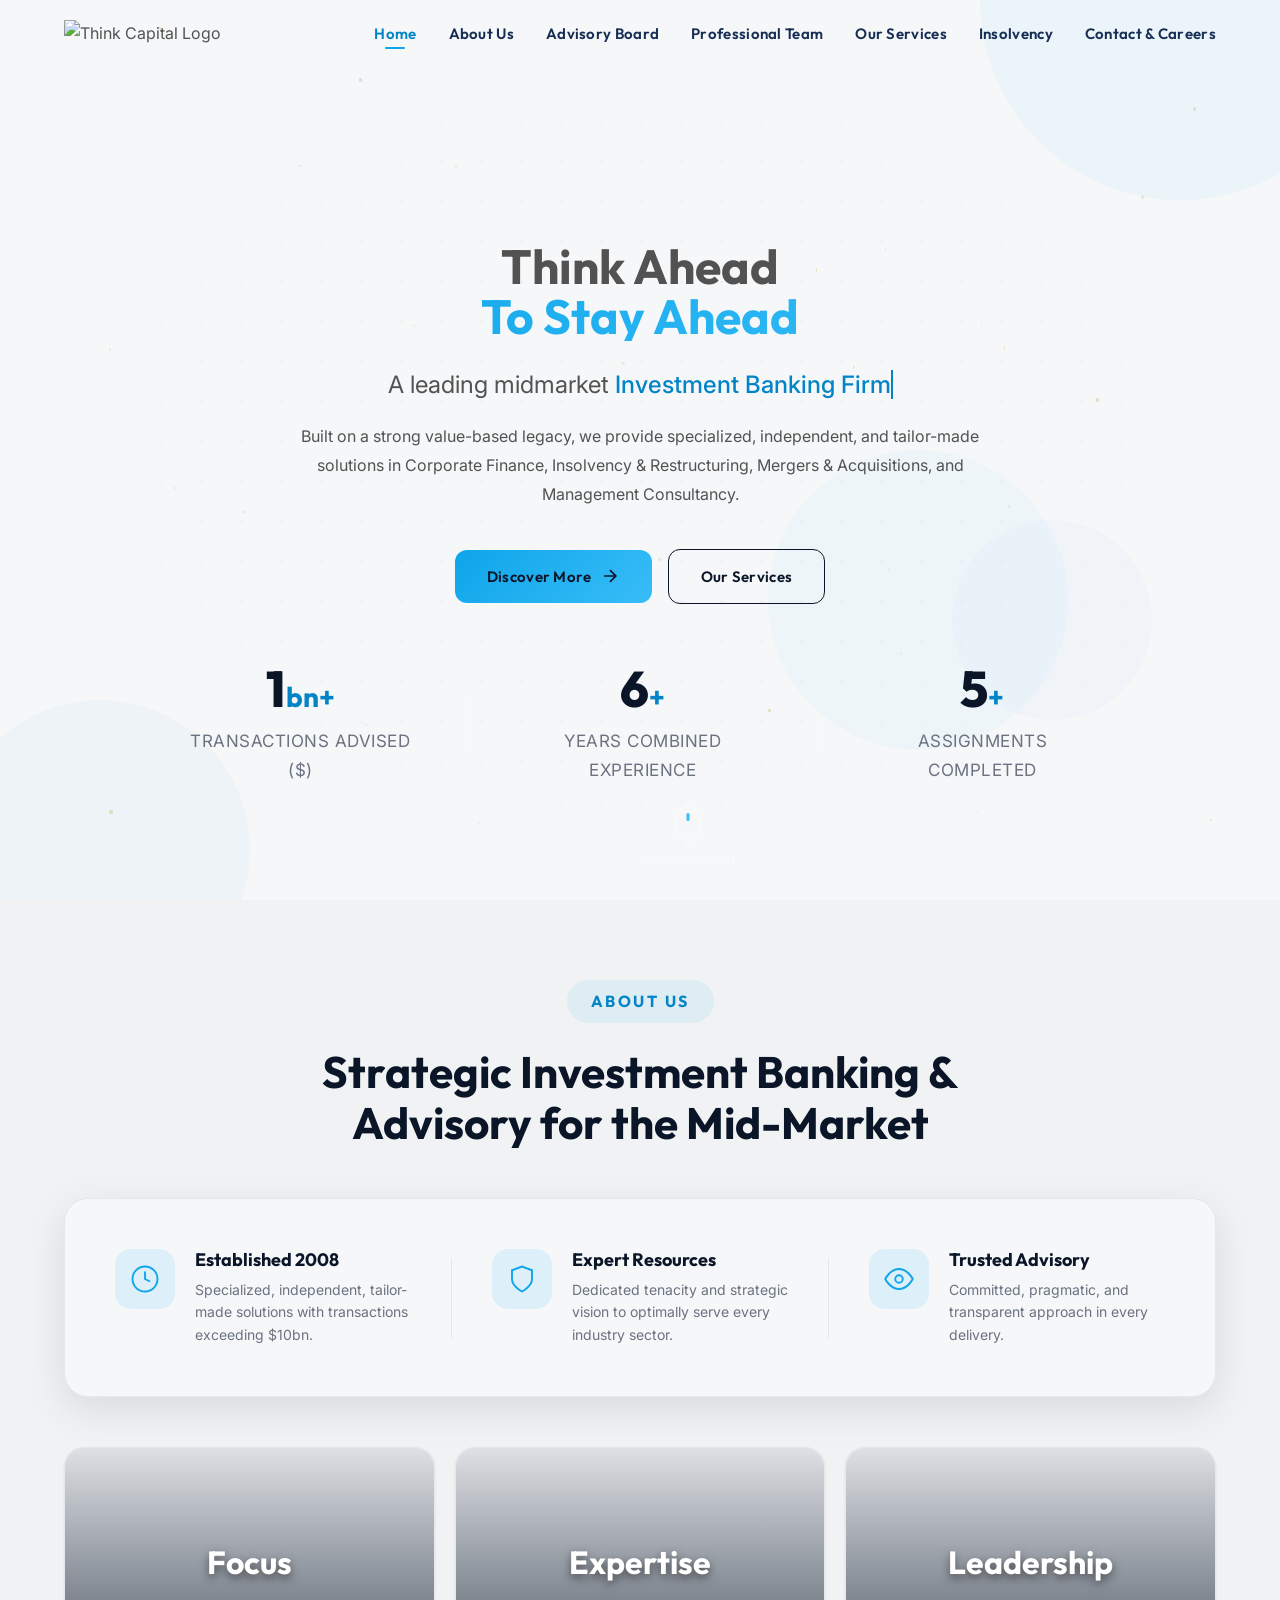
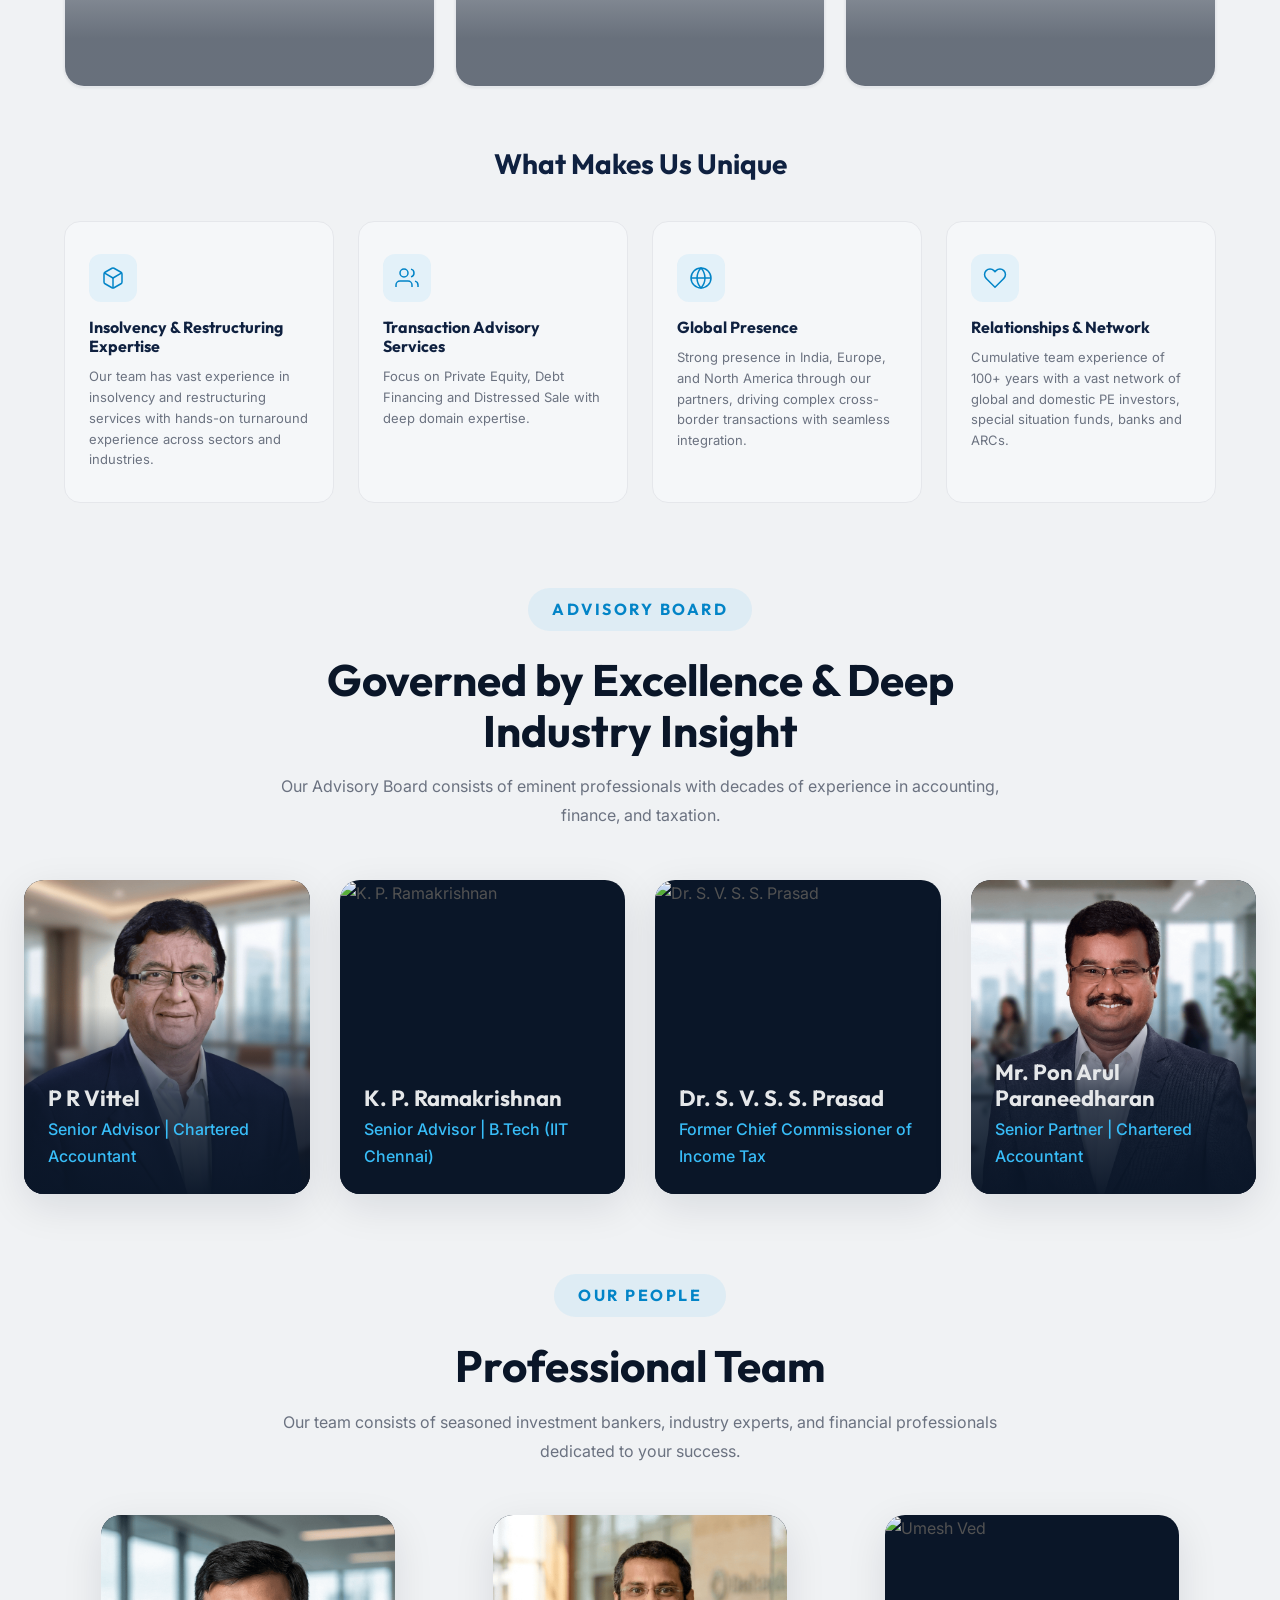
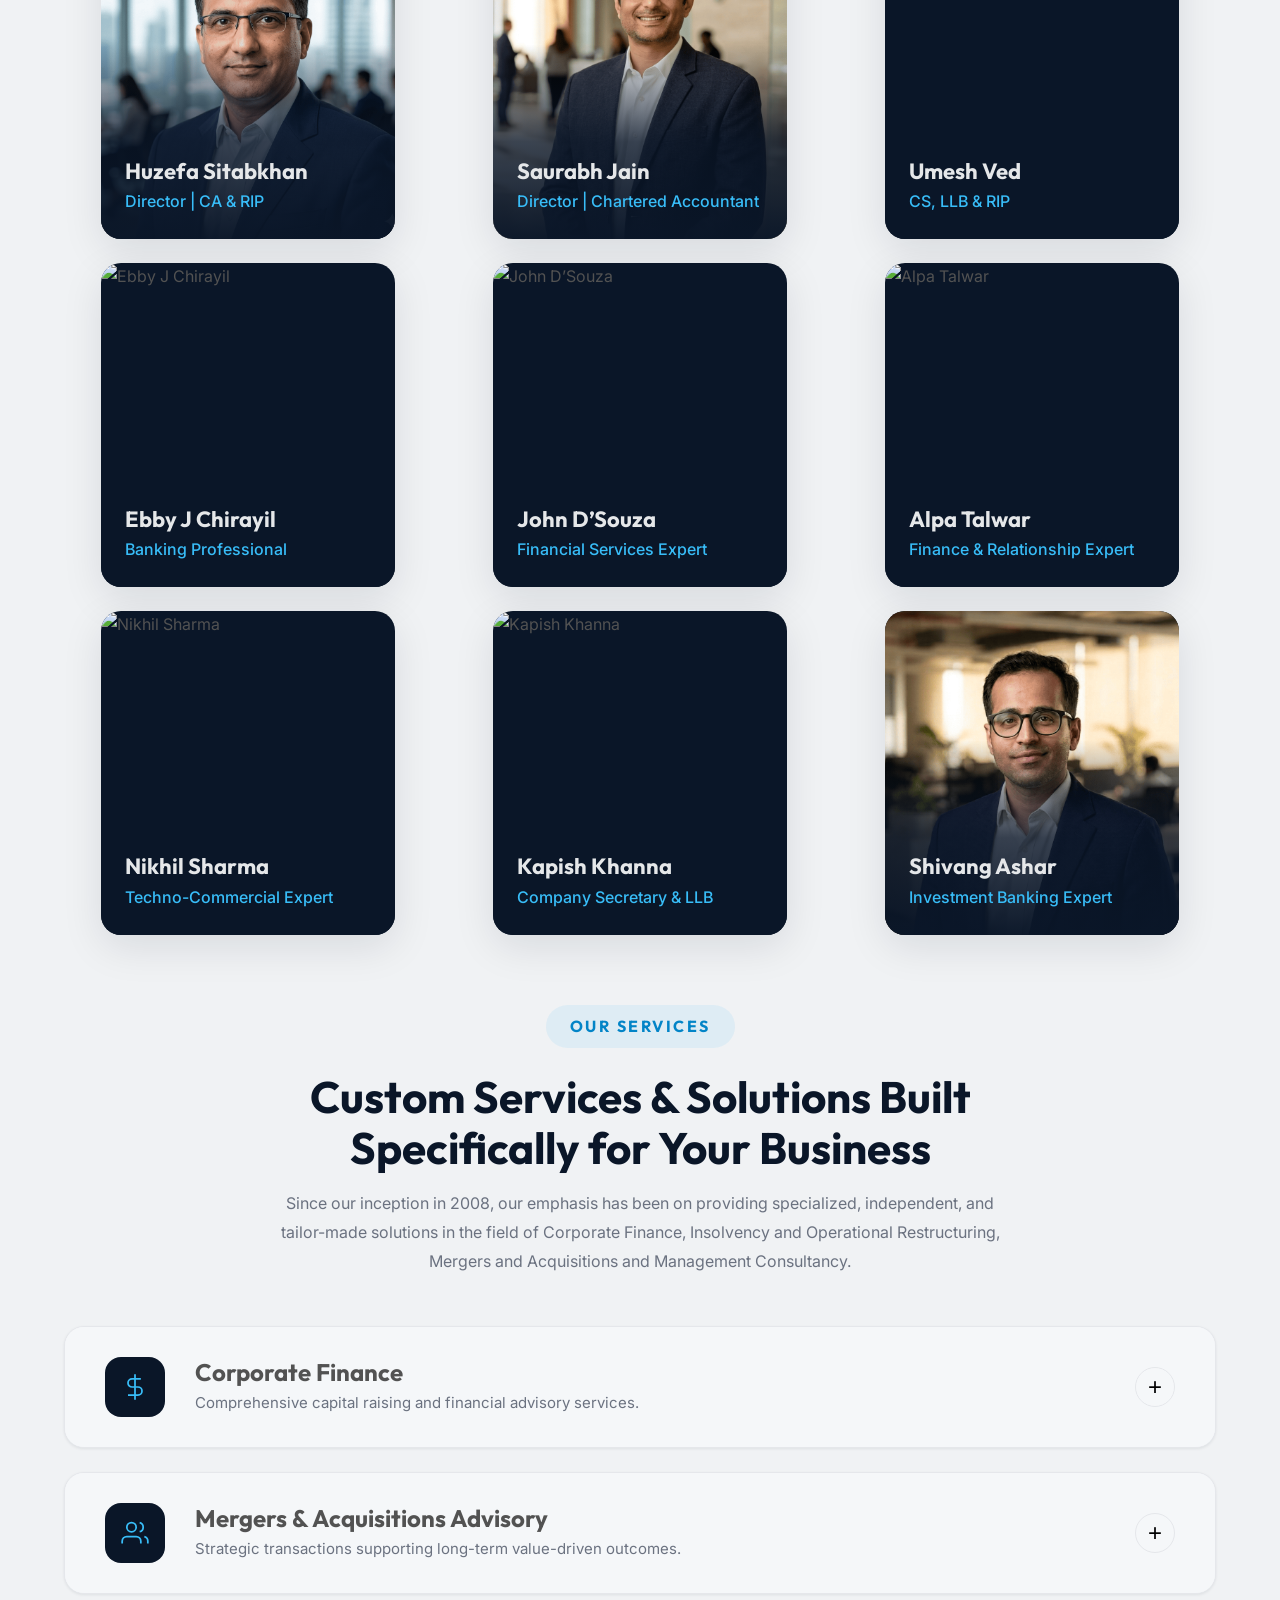
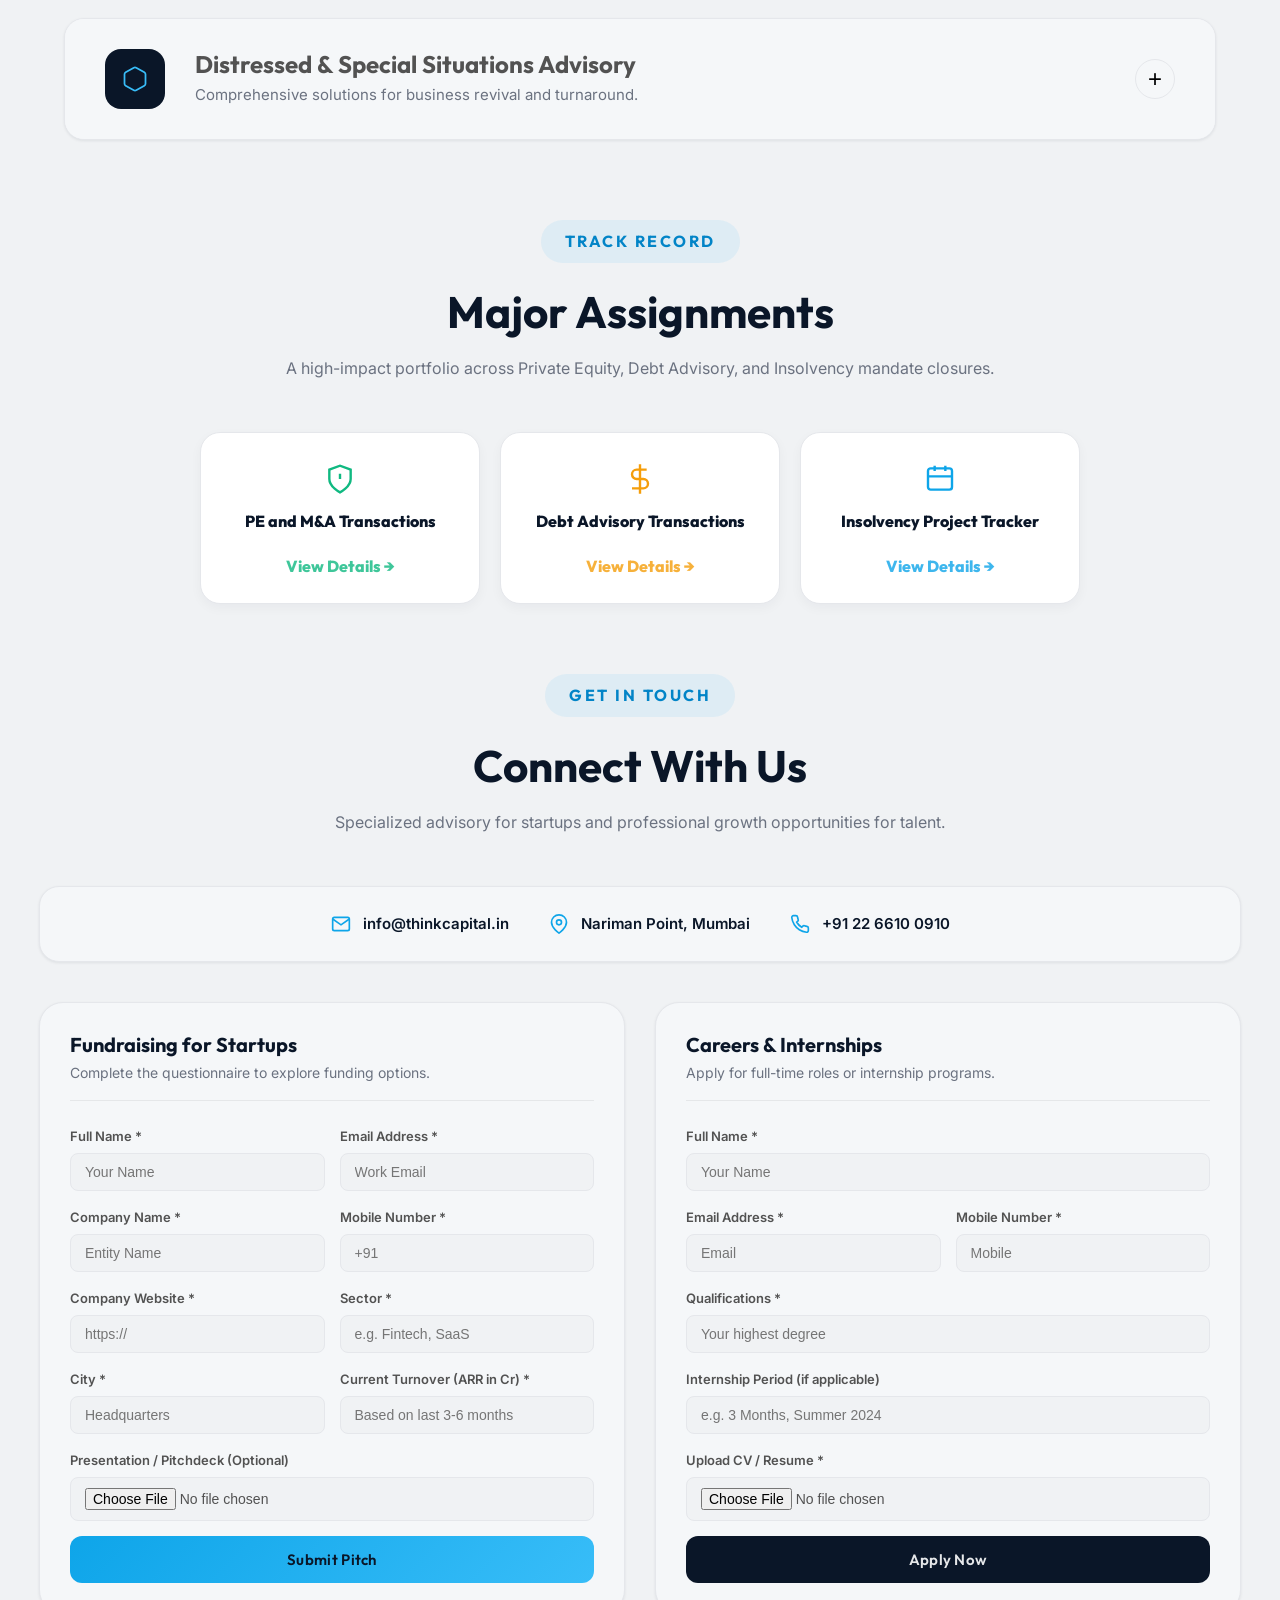
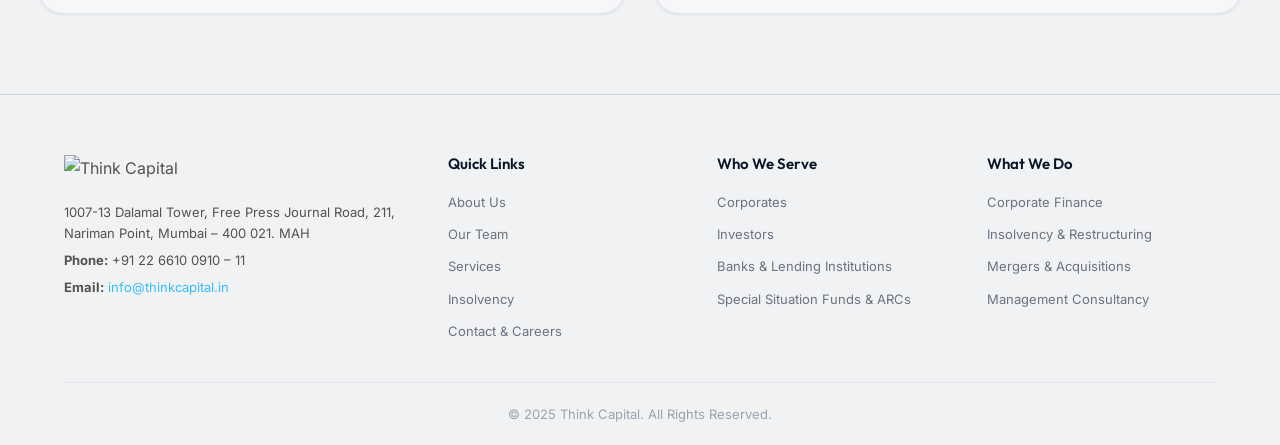
==== commit 02b04957: "Add files via upload" ====
--- a/index.html
+++ b/index.html
@@ -324,8 +324,7 @@
                 <!-- Advisor 3 -->
                 <div class="advisor-card reveal-card" data-delay="200">
                     <div class="advisor-image-wrap">
-                        <img src="https://images.unsplash.com/photo-1519085360753-af0119f7cbe7?auto=format&fit=crop&q=80&w=600"
-                            alt="Dr. S. V. S. S. Prasad">
+                        <img src="img/SVSS_Prashad.jpeg" alt="Dr. S. V. S. S. Prasad">
                         <div class="advisor-overlay">
                             <div class="advisor-main-info">
                                 <h3>Dr. S. V. S. S. Prasad</h3>
@@ -434,8 +433,7 @@
                     <!-- Member 4 -->
                     <div class="advisor-card reveal-card" data-delay="150">
                         <div class="advisor-image-wrap">
-                            <img src="https://images.unsplash.com/photo-1573497019940-1c28c88b4f3e?auto=format&fit=crop&q=80&w=500"
-                                alt="Ebby J Chirayil">
+                            <img src="img/Ebby.jpeg" alt="Ebby J Chirayil">
                             <div class="advisor-overlay">
                                 <div class="advisor-main-info">
                                     <h3>Ebby J Chirayil</h3>
@@ -470,8 +468,7 @@
                     <!-- Member 6 -->
                     <div class="advisor-card reveal-card" data-delay="250">
                         <div class="advisor-image-wrap">
-                            <img src="https://images.unsplash.com/photo-1580489944761-15a19d654956?auto=format&fit=crop&q=80&w=500"
-                                alt="Alpa Talwar">
+                            <img src="img/Alpa_Talwar.jpeg" alt="Alpa Talwar">
                             <div class="advisor-overlay">
                                 <div class="advisor-main-info">
                                     <h3>Alpa Talwar</h3>
@@ -749,7 +746,7 @@
 
 
     <!-- ========== MAJOR ASSIGNMENTS SECTION ========== -->
-    <section id="major-assignments" class="section" style="background: var(--white);">
+    <section id="major-assignments" class="section">
         <div class="container">
             <div class="section-header">
                 <span class="section-tag">Track Record</span>
--- a/index.css
+++ b/index.css
@@ -208,7 +208,8 @@
     width: 100%;
     z-index: 1000;
     padding: 12px 0;
-    background: rgba(255, 255, 255, 0.98); /* Solid by default for subpages */
+    background: rgba(255, 255, 255, 0.98);
+    /* Solid by default for subpages */
     backdrop-filter: blur(20px);
     -webkit-backdrop-filter: blur(20px);
     box-shadow: 0 4px 30px rgba(10, 22, 40, 0.05);
@@ -251,19 +252,23 @@
 .nav-links {
     display: flex;
     align-items: center;
-    gap: 32px; /* Increased gap to prevent squashing */
+    gap: 32px;
+    /* Increased gap to prevent squashing */
 }
 
 .nav-link {
     position: relative;
     color: var(--primary-700);
     font-family: var(--font-primary);
-    font-size: 15px; /* Slightly larger */
-    font-weight: 600; /* Bolder */
+    font-size: 15px;
+    /* Slightly larger */
+    font-weight: 600;
+    /* Bolder */
     padding: 8px 0;
     transition: var(--transition-base);
     letter-spacing: 0.3px;
-    white-space: nowrap; /* Prevent wrapping */
+    white-space: nowrap;
+    /* Prevent wrapping */
 }
 
 .nav-link:hover {
@@ -379,7 +384,7 @@
     background: #f5f7f9;
     position: relative;
     overflow: hidden;
-    padding: 100px 24px 60px;
+    padding: 100px 24px 0;
 }
 
 .hero-grid-bg {
@@ -584,11 +589,12 @@
 }
 
 .hero-title {
-    font-size: clamp(42px, 7vw, 80px);
+    font-size: clamp(25px, 4.2vw, 48px);
     font-weight: 700;
     color: var(--primary-900);
     line-height: 1.05;
     margin-bottom: 24px;
+    margin-top: 25px;
 }
 
 .hero-line {
@@ -865,6 +871,7 @@
 /* ===== ABOUT SECTION ===== */
 .about-section {
     background: var(--neutral-50);
+    padding-bottom: 5px;
 }
 
 .about-vision-banner {
@@ -1136,6 +1143,7 @@
 /* Advisory Section */
 .advisory-section {
     background: var(--neutral-50);
+    padding-top: 0;
 }
 
 .advisors-grid {
@@ -1151,6 +1159,11 @@
     grid-template-columns: repeat(3, 1fr);
     gap: 20px;
     margin-top: 50px;
+}
+
+.professional-grid .advisor-card {
+    width: 80%;
+    margin: 0 auto;
 }
 
 .advisor-card {
@@ -1265,6 +1278,7 @@
 /* ===== NEW SERVICES SECTION (Roll Down UI) ===== */
 .services-section {
     background: var(--neutral-50);
+    padding-top: 0;
 }
 
 .services-windows-container {
@@ -1478,10 +1492,17 @@
 }
 
 /* (Cleanup old Tab/Service CSS) */
+#major-assignments {
+    padding-top: 0 !important;
+    padding-bottom: 30px !important;
+    background: var(--neutral-50);
+}
 
 /* ===== TEAM SECTION ===== */
 .team-section {
     background: var(--neutral-50);
+    padding-top: 0;
+    padding-bottom: 10px;
 }
 
 .team-category {
@@ -1516,6 +1537,11 @@
     grid-template-columns: repeat(3, 1fr);
 }
 
+.professional-grid .advisor-card {
+    width: 80%;
+    margin: 0 auto;
+}
+
 .team-card {
     background: var(--white);
     border-radius: 20px;
@@ -1640,6 +1666,7 @@
 /* ===== CONTACT & CAREERS SECTION (SIDE-BY-SIDE) ===== */
 .contact-careers-section {
     background: var(--neutral-50);
+    padding-top: 0;
 }
 
 .contact-info-bar {
@@ -1908,9 +1935,21 @@
 }
 
 /* Color Themes for each card */
-.quick-link-btn.theme-pe { --card-accent: #10b981; }      /* Emerald */
-.quick-link-btn.theme-debt { --card-accent: #f59e0b; }    /* Gold */
-.quick-link-btn.theme-tracker { --card-accent: #0ea5e9; } /* Blue */
+.quick-link-btn.theme-pe {
+    --card-accent: #10b981;
+}
+
+/* Emerald */
+.quick-link-btn.theme-debt {
+    --card-accent: #f59e0b;
+}
+
+/* Gold */
+.quick-link-btn.theme-tracker {
+    --card-accent: #0ea5e9;
+}
+
+/* Blue */
 
 .item-icon-box {
     width: 56px;
@@ -1924,9 +1963,20 @@
     transition: all 0.4s ease;
 }
 
-.quick-link-btn.theme-pe { --card-accent: #10b981; --card-bg-light: #ecfdf5; }
-.quick-link-btn.theme-debt { --card-accent: #f59e0b; --card-bg-light: #fffbeb; }
-.quick-link-btn.theme-tracker { --card-accent: #0ea5e9; --card-bg-light: #f0f9ff; }
+.quick-link-btn.theme-pe {
+    --card-accent: #10b981;
+    --card-bg-light: #ecfdf5;
+}
+
+.quick-link-btn.theme-debt {
+    --card-accent: #f59e0b;
+    --card-bg-light: #fffbeb;
+}
+
+.quick-link-btn.theme-tracker {
+    --card-accent: #0ea5e9;
+    --card-bg-light: #f0f9ff;
+}
 
 .quick-link-btn svg {
     width: 32px;
@@ -2100,7 +2150,7 @@
     }
 
     .section-header {
-        margin-bottom: 50px;
+        margin-bottom: 10px;
     }
 
     .careers-form-wrap,
@@ -2144,15 +2194,16 @@
 .transaction-card {
     background: #ffffff;
     border: 1px solid #e2e8f0;
-    padding: 28px 20px;
+    border-radius: 10px;
     display: flex;
     flex-direction: column;
     align-items: center;
     text-align: center;
     transition: all 0.4s cubic-bezier(0.4, 0, 0.2, 1);
-    min-height: 340px;
+    min-height: 280px;
     position: relative;
-    justify-content: space-between;
+    overflow: hidden;
+    perspective: 1000px;
 }
 
 .transaction-card:hover {
@@ -2163,26 +2214,68 @@
 }
 
 .tc-logo-wrap {
-    height: 80px;
-    display: flex;
+    height: 100%;
+    width: 100%;
+    display: flex;
+    flex-direction: column;
     align-items: center;
     justify-content: center;
-    margin-bottom: 20px;
+    transition: all 0.6s cubic-bezier(0.4, 0, 0.2, 1);
+    position: absolute;
+    inset: 0;
+    background: #ffffff;
+    z-index: 1;
+    /* Behind content */
+    padding: 24px;
+}
+
+/* Don't hide logo wrap anymore */
+.transaction-card:hover .tc-logo-wrap {
+    transform: none;
+    opacity: 1;
+}
+
+.tc-main-logo {
+    max-height: 70px;
+    max-width: 80%;
+    object-fit: contain;
+    margin-bottom: 16px;
+}
+
+.tc-content {
+    height: 100%;
     width: 100%;
-}
-
-.tc-main-logo {
-    max-height: 100%;
-    max-width: 180px;
-    object-fit: contain;
-}
-
-.tc-content {
-    flex-grow: 1;
     display: flex;
     flex-direction: column;
     justify-content: center;
-    width: 100%;
+    padding: 24px;
+    background: rgba(10, 22, 40, 0.7);
+    /* 70% dark overlay */
+    color: #ffffff;
+    position: absolute;
+    inset: 0;
+    transform: translateY(-100%);
+    opacity: 0;
+    transition: all 0.5s cubic-bezier(0.4, 0, 0.2, 1);
+    z-index: 3;
+    backdrop-filter: blur(4px);
+}
+
+.transaction-card:hover .tc-content {
+    transform: translateY(0);
+    opacity: 1;
+}
+
+/* White text for overlay */
+.tc-content .tc-entity-name,
+.tc-content .tc-entity-sub,
+.tc-content .tc-label,
+.tc-content .tc-counterparty-name {
+    color: #ffffff !important;
+}
+
+.tc-content .tc-details {
+    border-top-color: rgba(255, 255, 255, 0.1);
 }
 
 .tc-entity-name {
@@ -2202,9 +2295,17 @@
 }
 
 .tc-details {
-    margin: 20px 0;
+    margin-top: 15px;
     padding-top: 15px;
     border-top: 1px solid #f1f5f9;
+}
+
+/* Removed transition override from here as it's now handled by tc-content hover */
+.transaction-card .tc-details {
+    max-height: none;
+    opacity: 1;
+    visibility: visible;
+    transform: none;
 }
 
 .tc-label {
@@ -2263,6 +2364,7 @@
     .transaction-grid {
         grid-template-columns: 1fr;
     }
+
     .transaction-card {
         padding: 20px;
         min-height: auto;
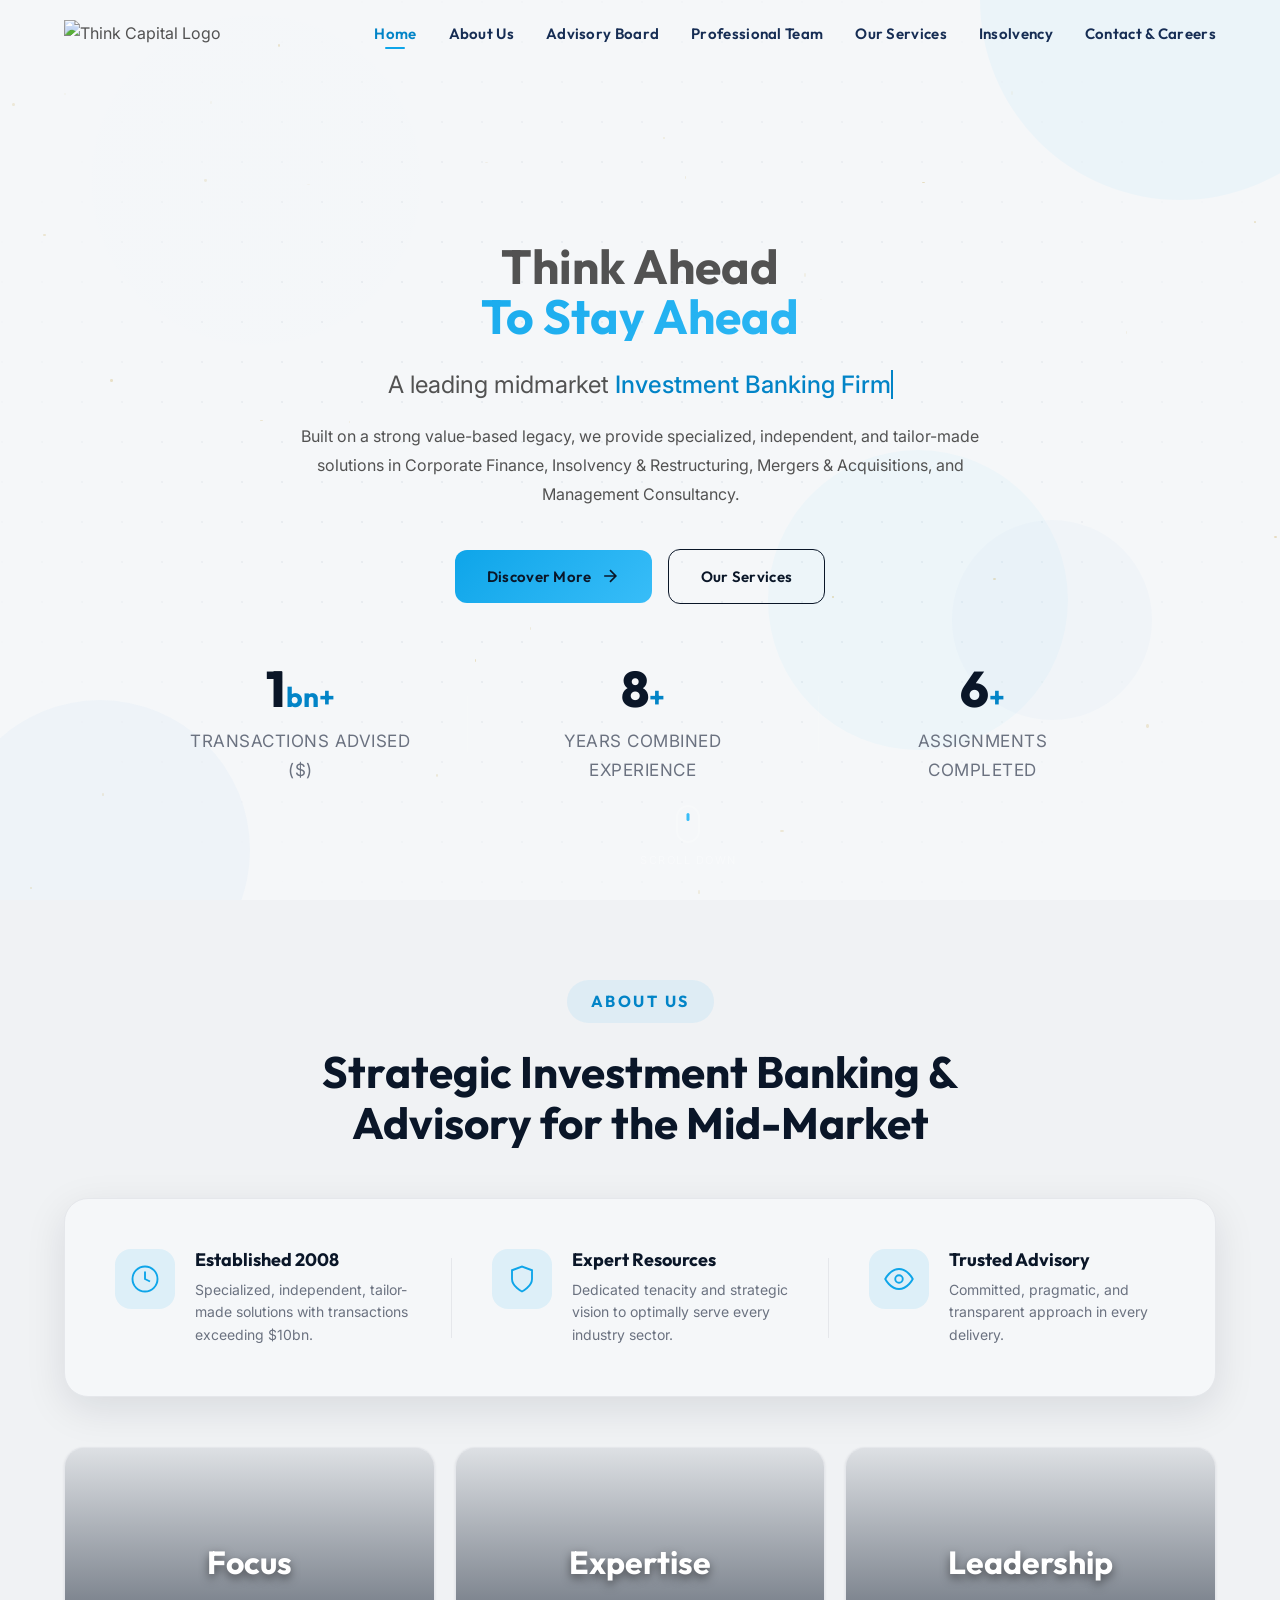
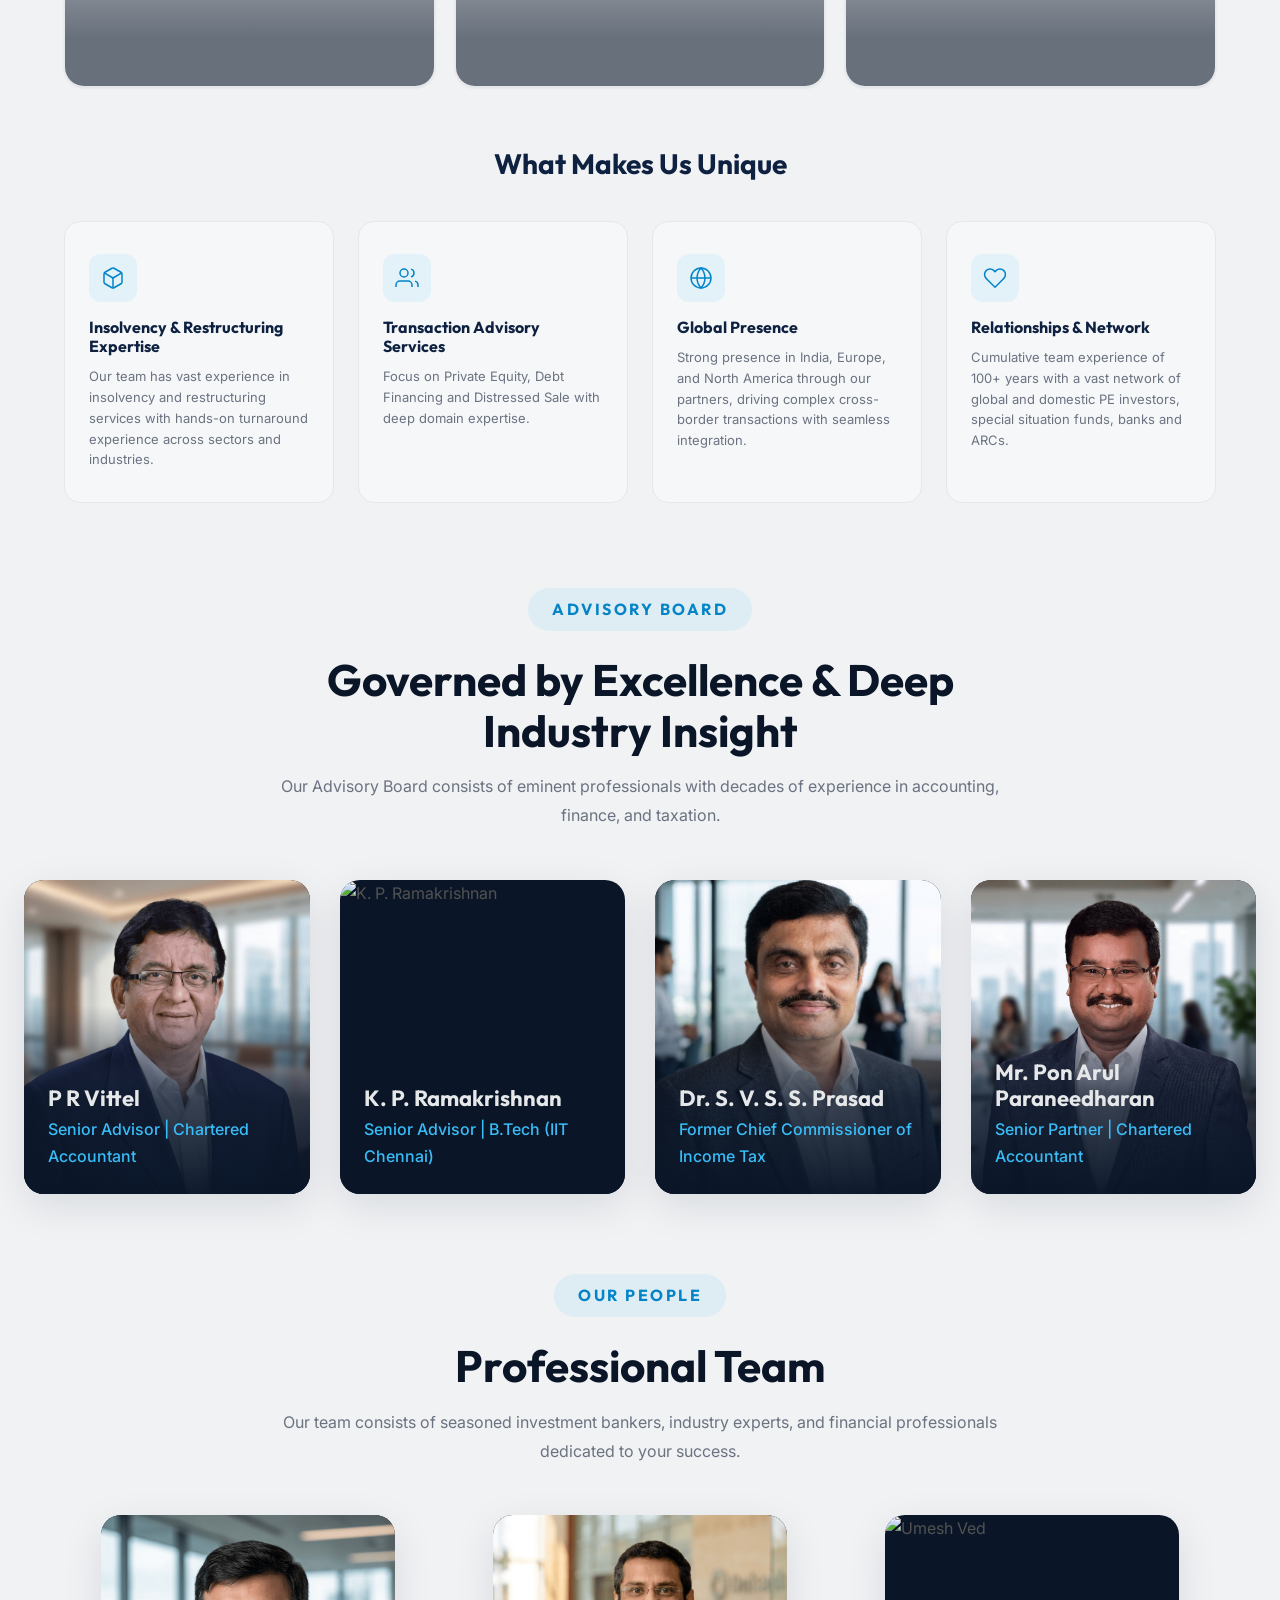
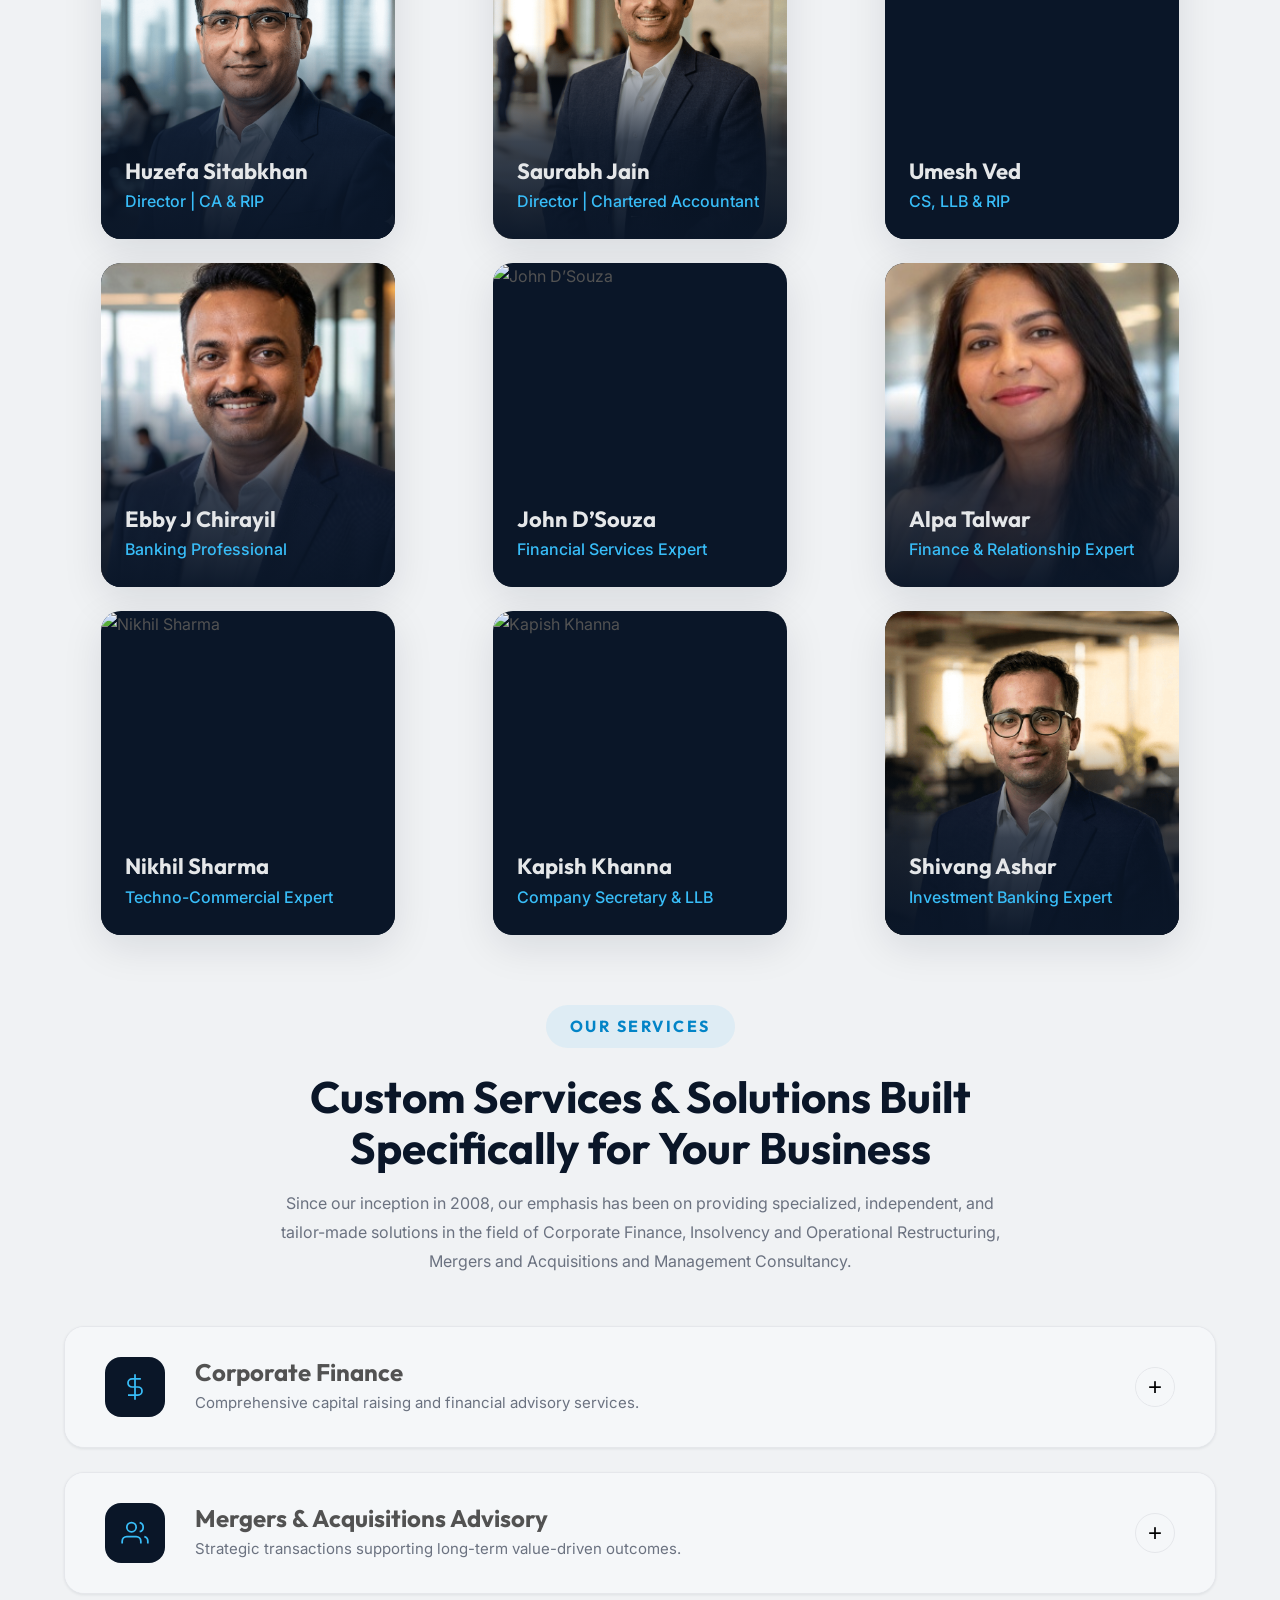
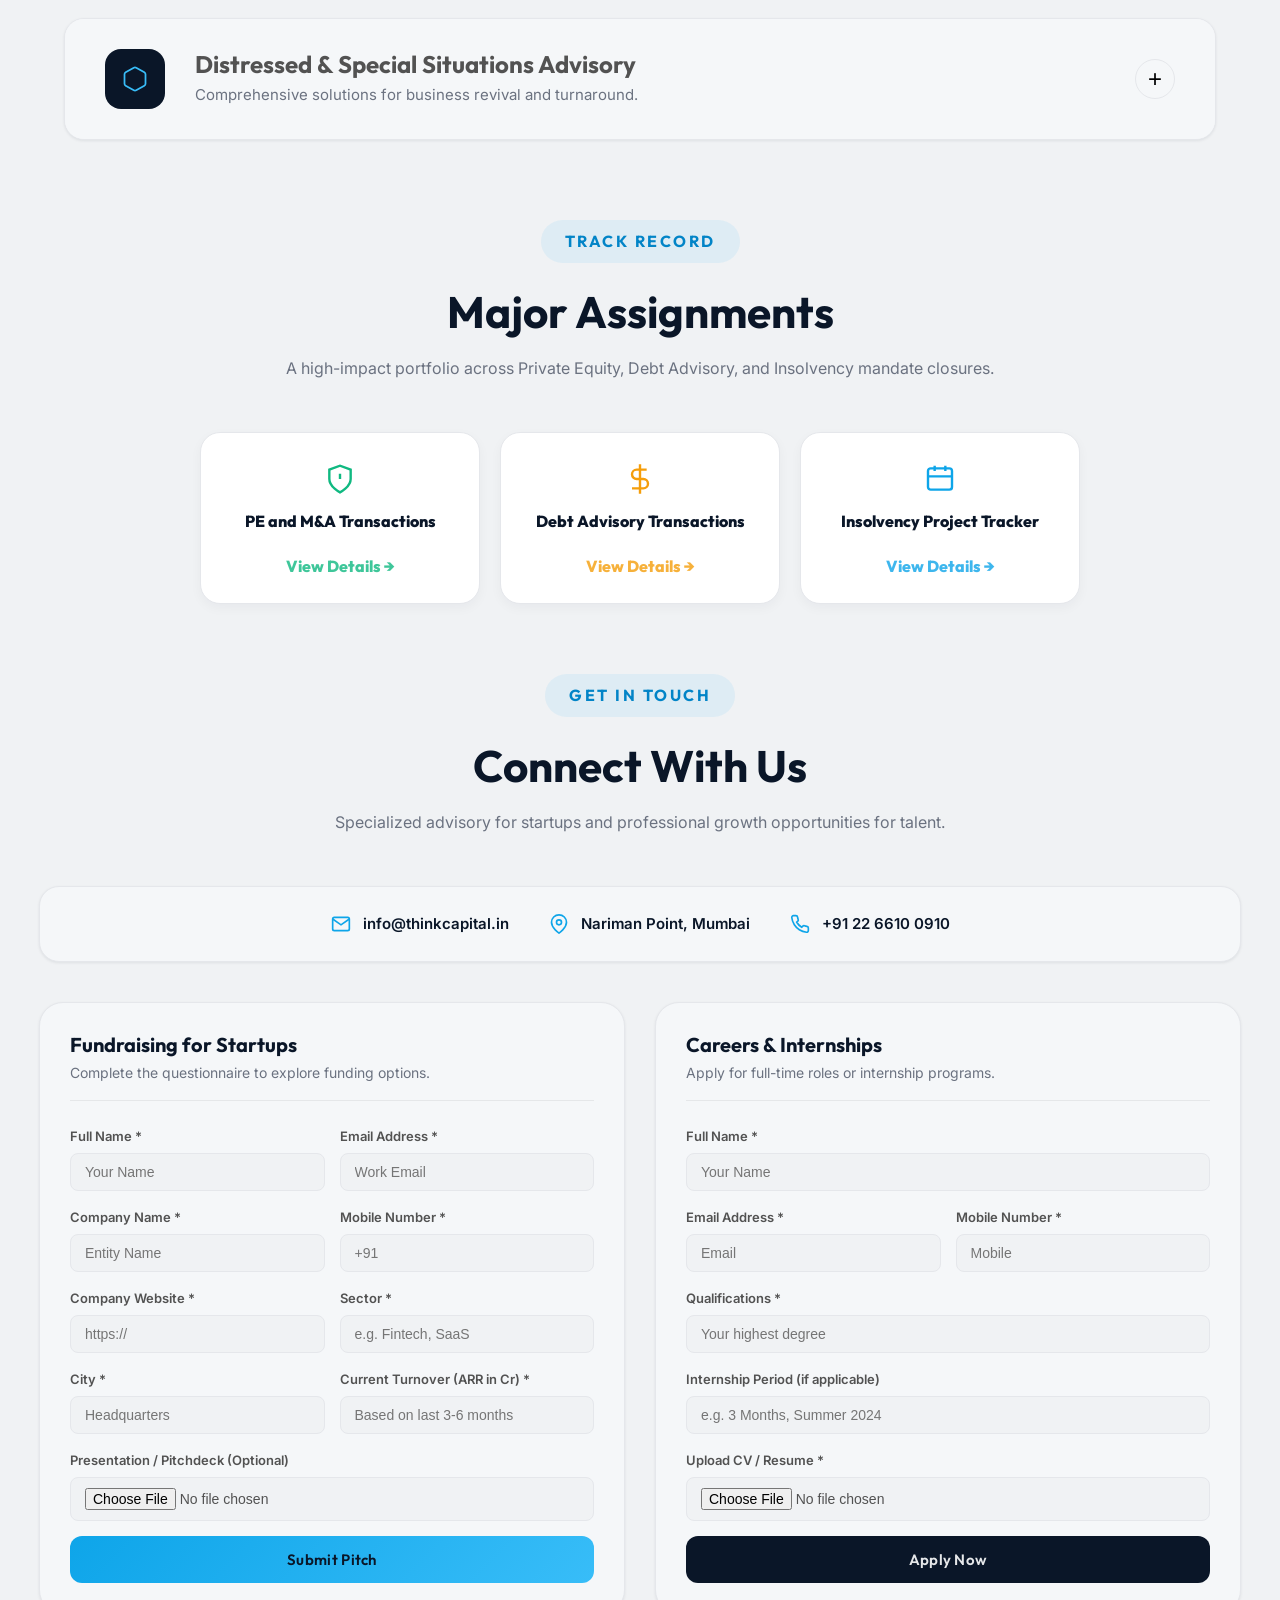
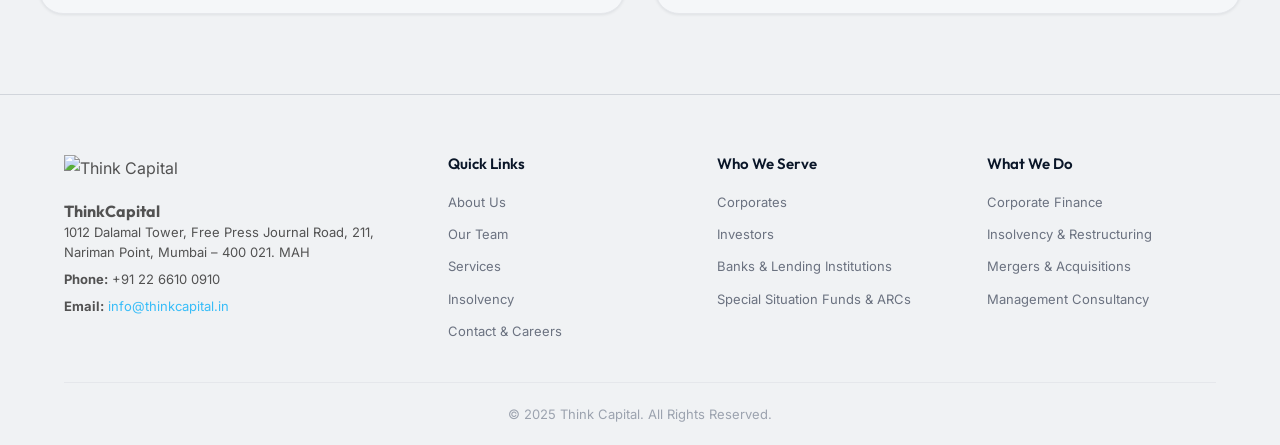
==== commit 866342f5: "Add files via upload" ====
--- a/index.html
+++ b/index.html
@@ -932,8 +932,9 @@
                 <div class="footer-brand">
                     <img src="https://thinkcapital.in/wp-content/uploads/2020/12/think_capital_logo.png"
                         alt="Think Capital" class="footer-logo">
-                    <p>1007-13 Dalamal Tower, Free Press Journal Road, 211, Nariman Point, Mumbai – 400 021. MAH</p>
-                    <p><strong>Phone:</strong> +91 22 6610 0910 – 11</p>
+                    <h4>ThinkCapital</h4>
+                    <p>1012 Dalamal Tower, Free Press Journal Road, 211, Nariman Point, Mumbai – 400 021. MAH</p>
+                    <p><strong>Phone:</strong> +91 22 6610 0910</p>
                     <p><strong>Email:</strong> <a href="mailto:info@thinkcapital.in">info@thinkcapital.in</a></p>
                 </div>
                 <div class="footer-links-group">
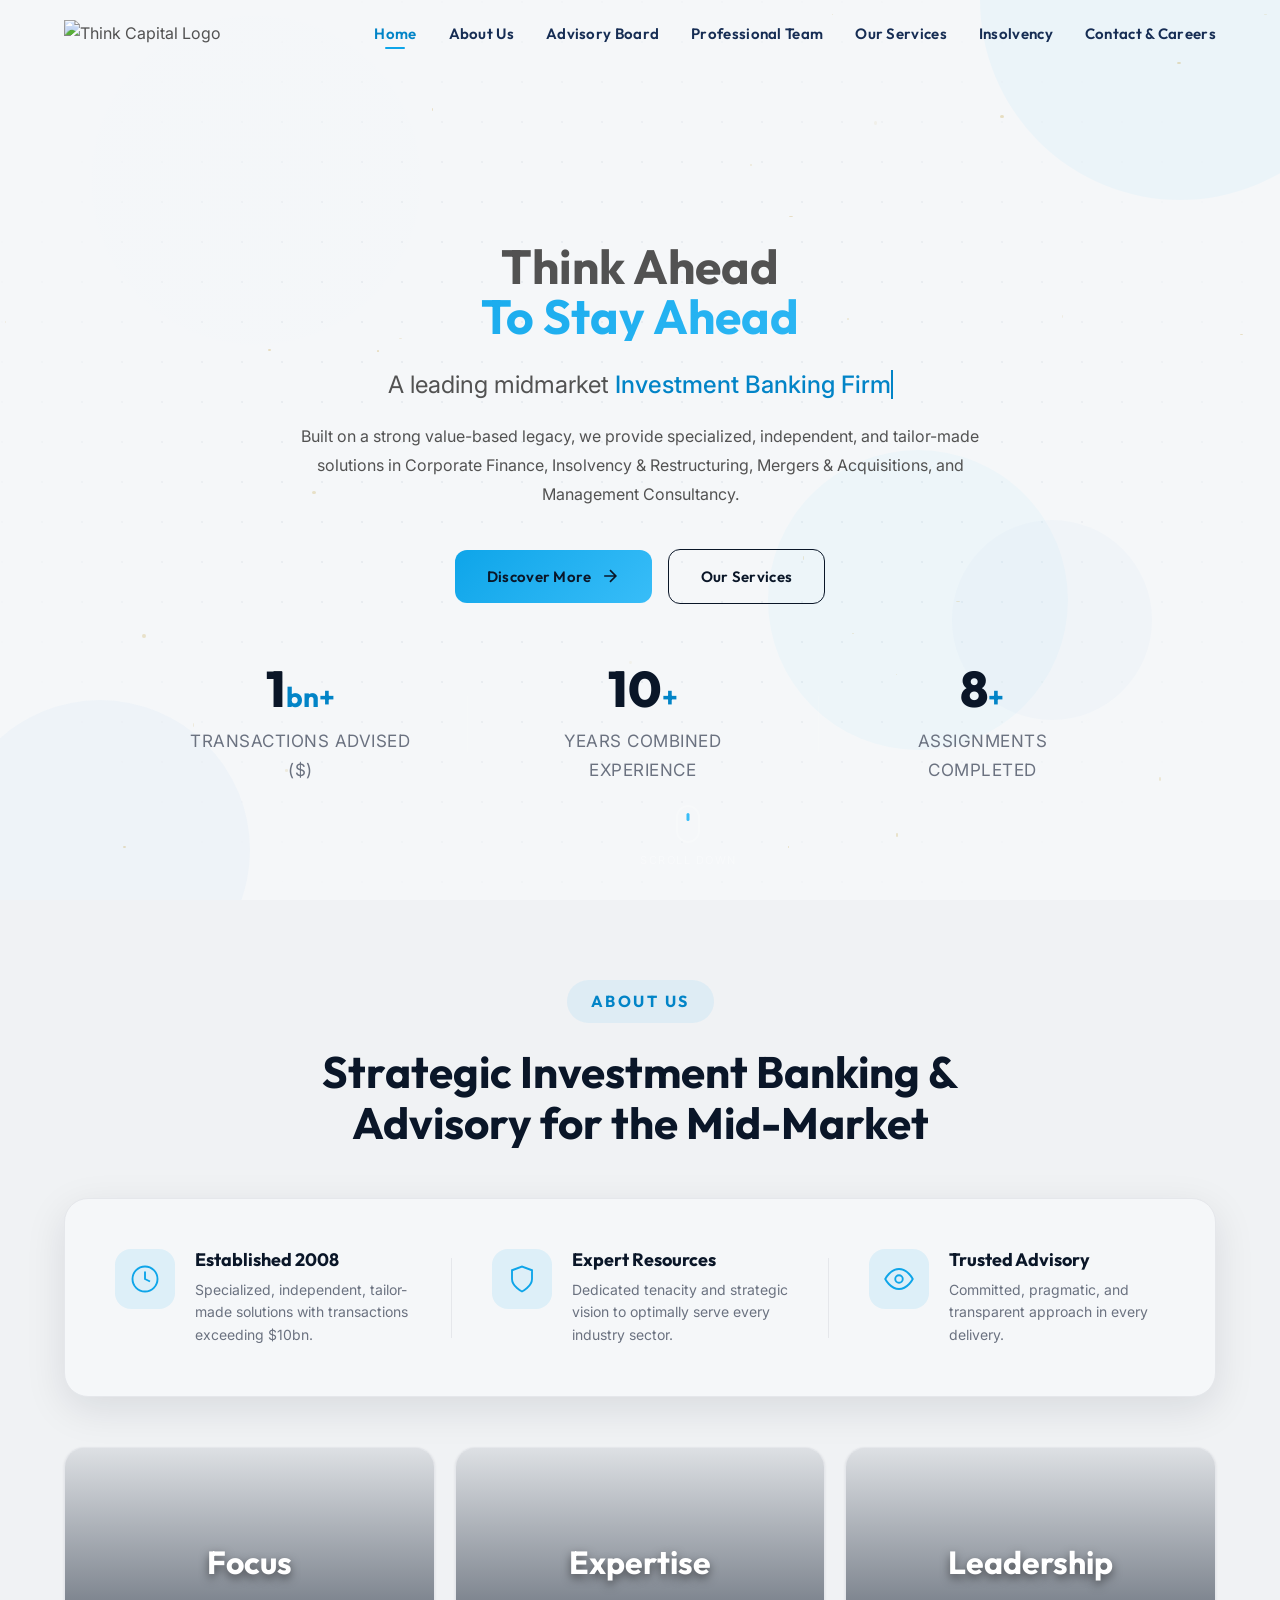
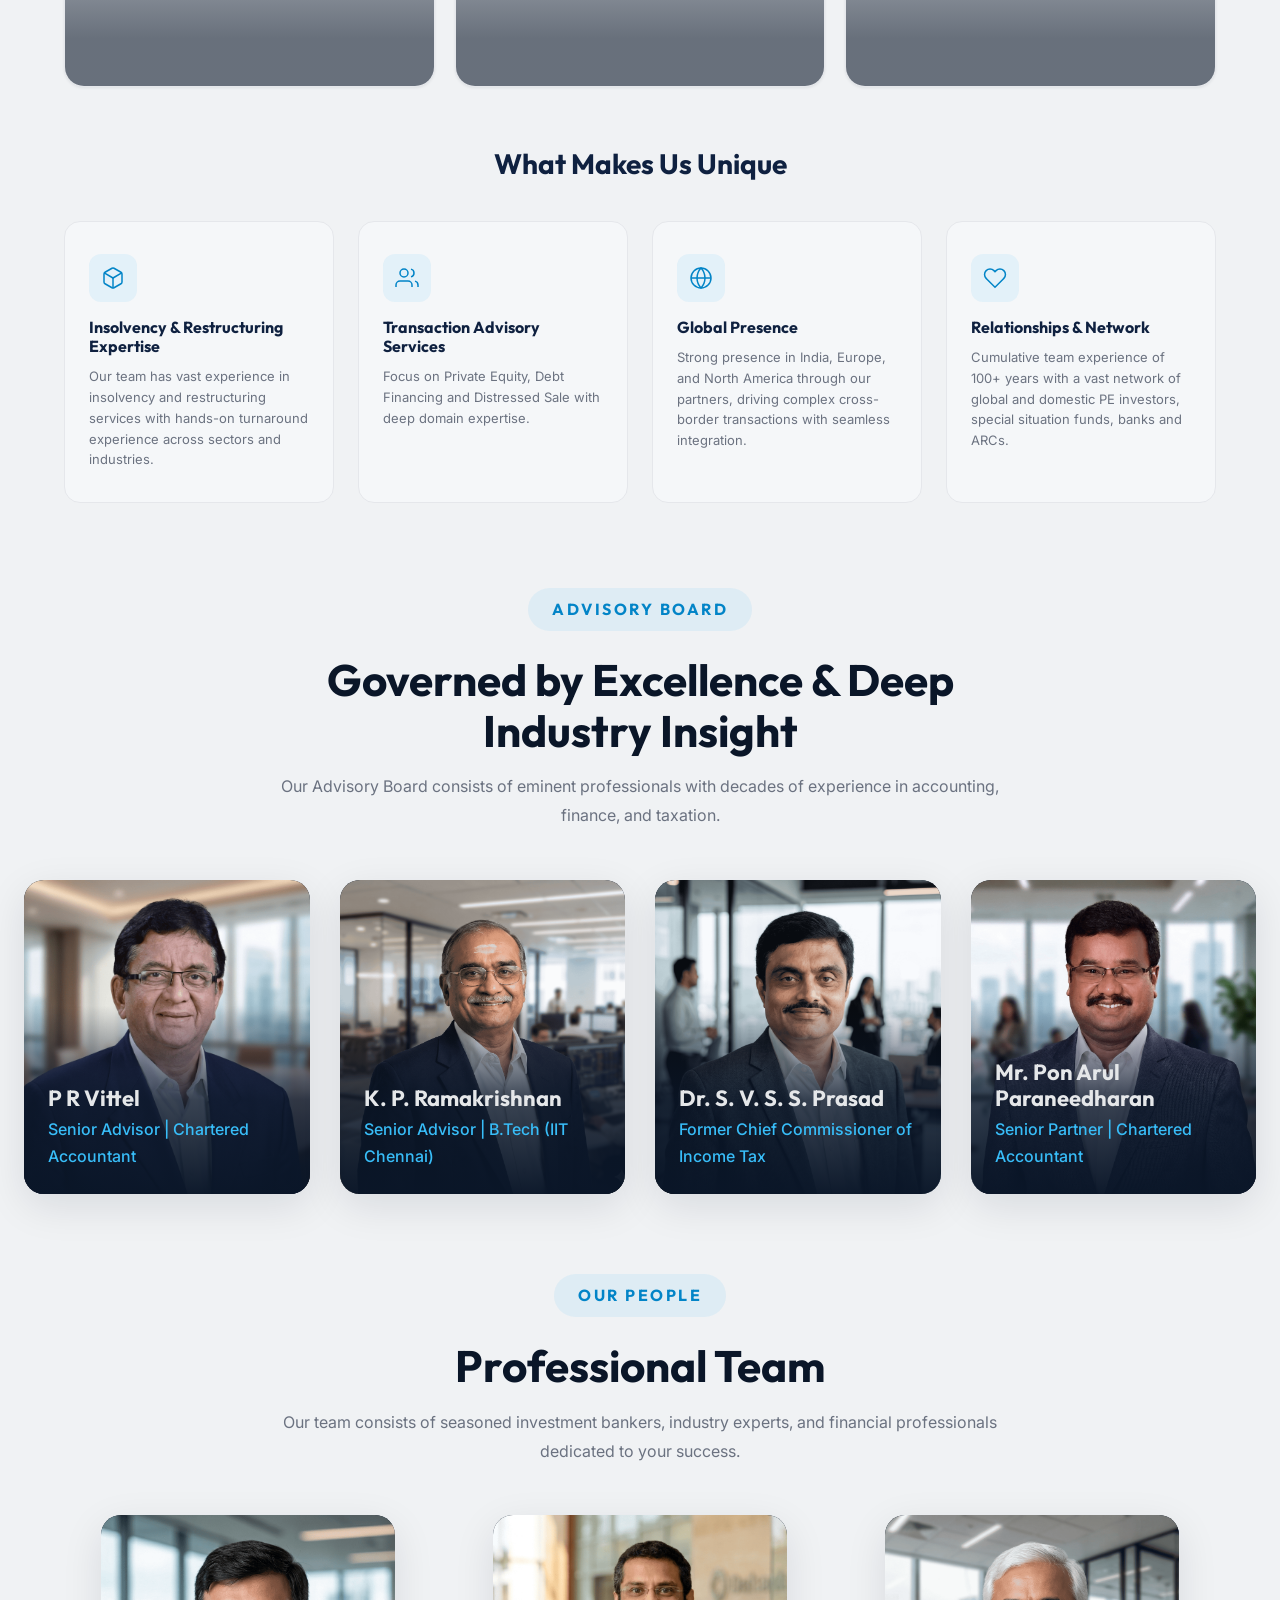
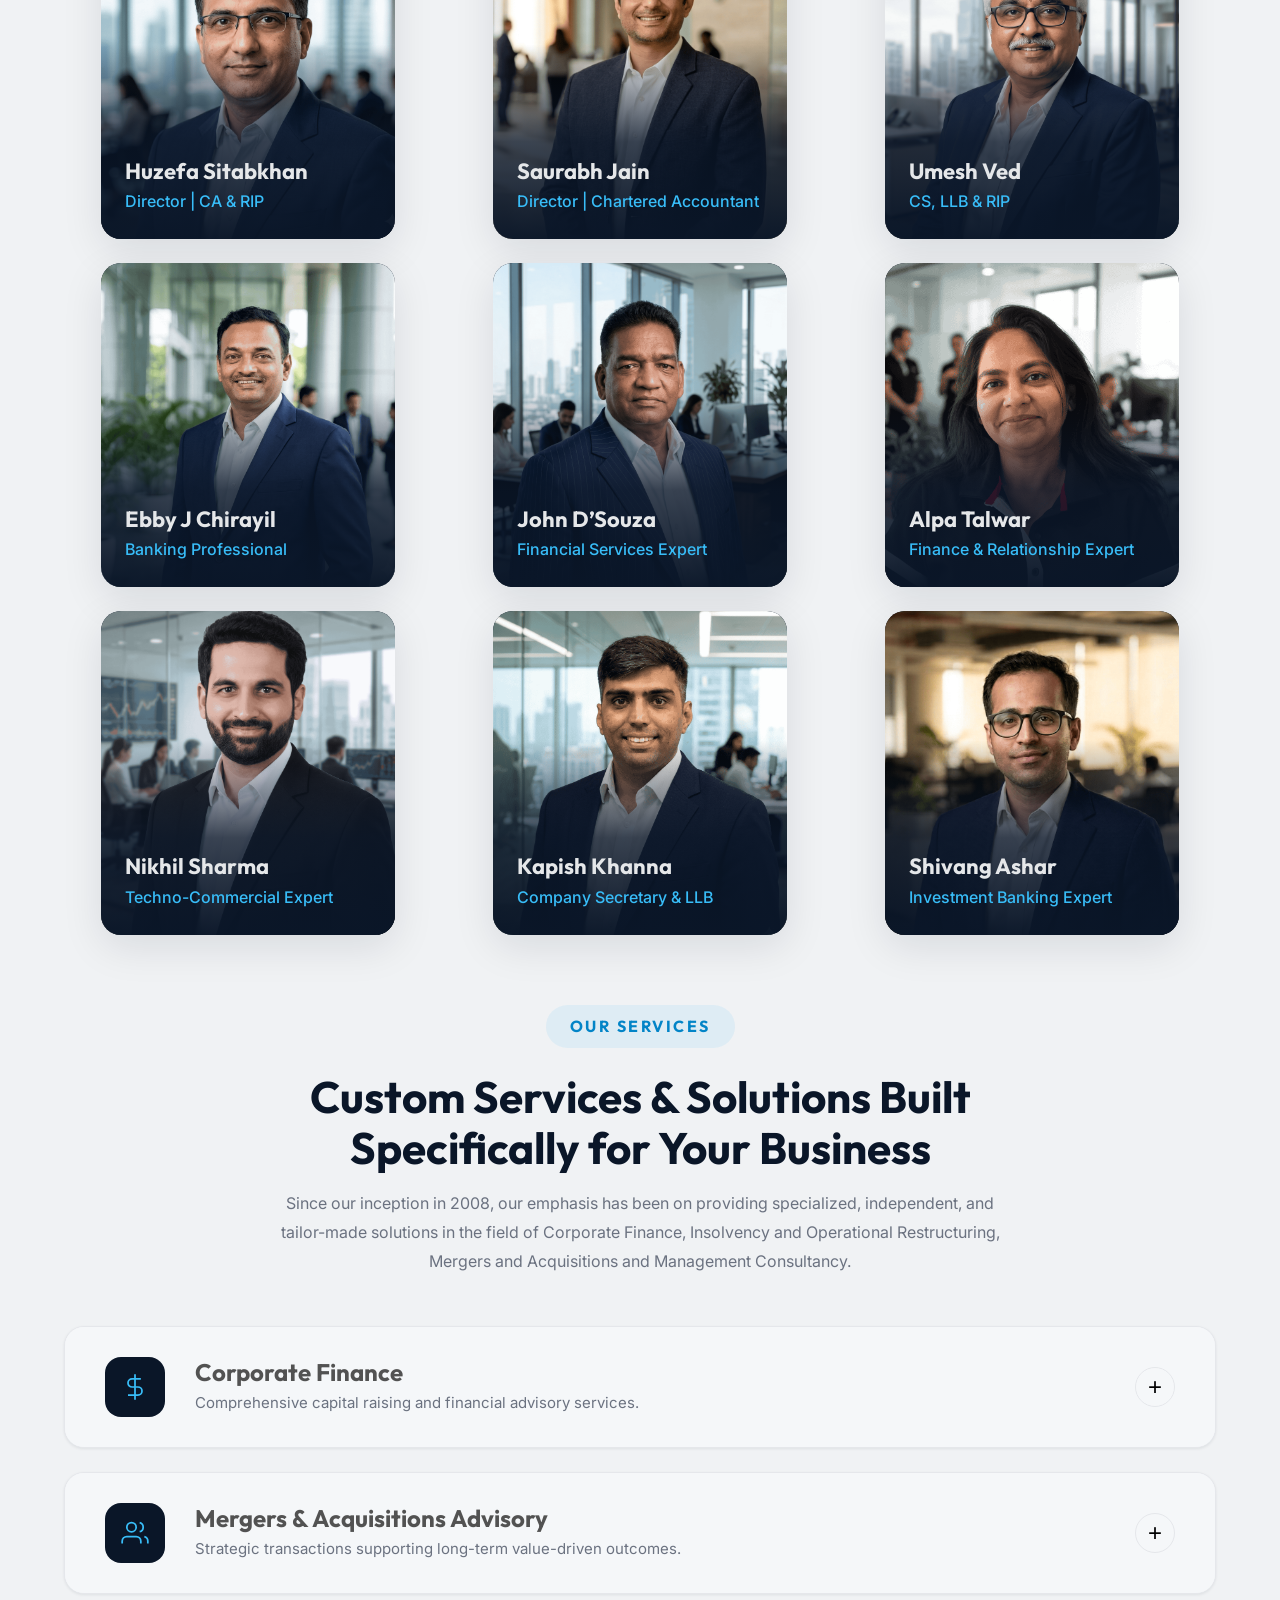
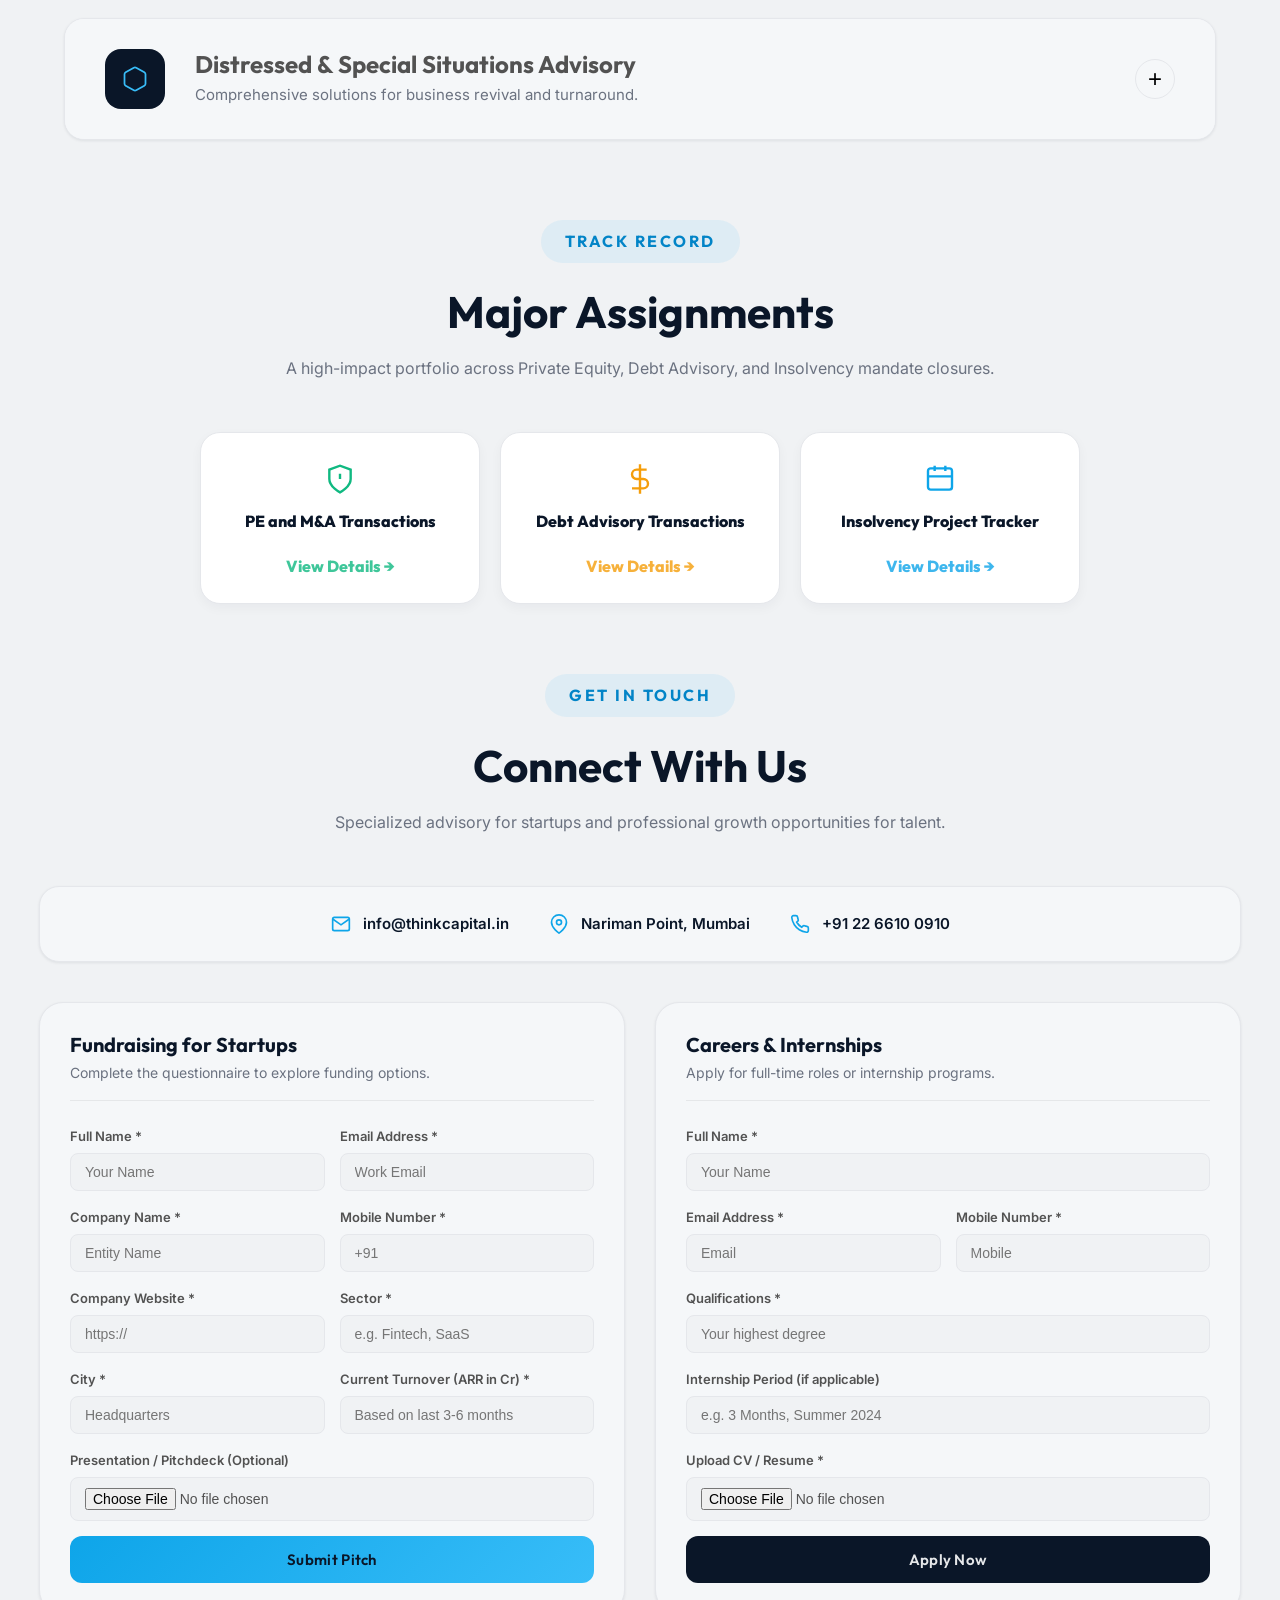
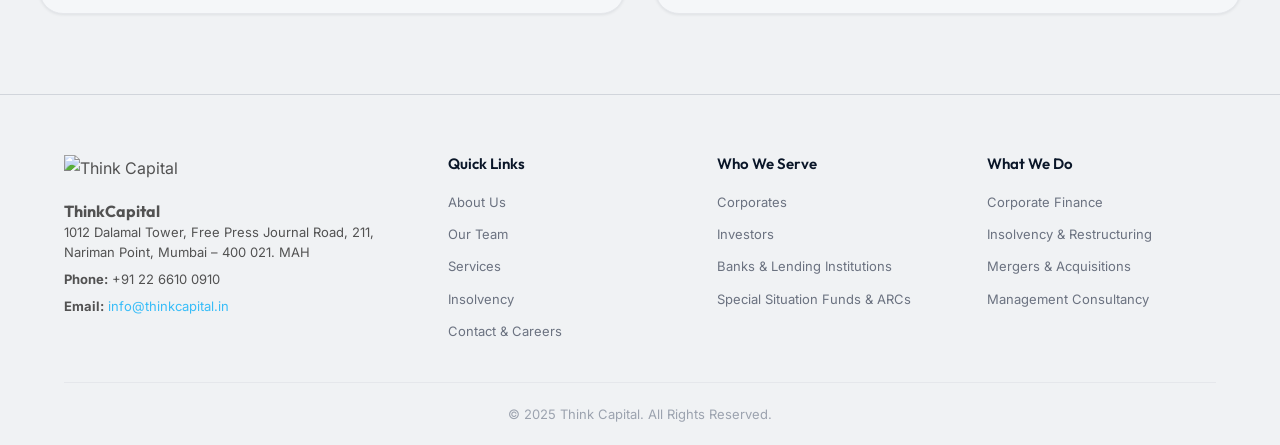
==== commit 4801fa71: "Add files via upload" ====
--- a/index.html
+++ b/index.html
@@ -305,8 +305,7 @@
                 <!-- Advisor 2 -->
                 <div class="advisor-card reveal-card" data-delay="100">
                     <div class="advisor-image-wrap">
-                        <img src="https://images.unsplash.com/photo-1472099645785-5658abf4ff4e?auto=format&fit=crop&q=80&w=600"
-                            alt="K. P. Ramakrishnan">
+                        <img src="img/KPR.png" alt="K. P. Ramakrishnan">
                         <div class="advisor-overlay">
                             <div class="advisor-main-info">
                                 <h3>K. P. Ramakrishnan</h3>
@@ -324,7 +323,7 @@
                 <!-- Advisor 3 -->
                 <div class="advisor-card reveal-card" data-delay="200">
                     <div class="advisor-image-wrap">
-                        <img src="img/SVSS_Prashad.jpeg" alt="Dr. S. V. S. S. Prasad">
+                        <img src="img/DSVSS.png" alt="Dr. S. V. S. S. Prasad">
                         <div class="advisor-overlay">
                             <div class="advisor-main-info">
                                 <h3>Dr. S. V. S. S. Prasad</h3>
@@ -414,8 +413,7 @@
                     <!-- Member 3 -->
                     <div class="advisor-card reveal-card" data-delay="100">
                         <div class="advisor-image-wrap">
-                            <img src="https://images.unsplash.com/photo-1500648767791-00dcc994a43e?auto=format&fit=crop&q=80&w=500"
-                                alt="Umesh Ved">
+                            <img src="img/Umesh.png" alt="Umesh Ved">
                             <div class="advisor-overlay">
                                 <div class="advisor-main-info">
                                     <h3>Umesh Ved</h3>
@@ -433,7 +431,7 @@
                     <!-- Member 4 -->
                     <div class="advisor-card reveal-card" data-delay="150">
                         <div class="advisor-image-wrap">
-                            <img src="img/Ebby.jpeg" alt="Ebby J Chirayil">
+                            <img src="img/Ebby.png" alt="Ebby J Chirayil">
                             <div class="advisor-overlay">
                                 <div class="advisor-main-info">
                                     <h3>Ebby J Chirayil</h3>
@@ -450,8 +448,7 @@
                     <!-- Member 5 -->
                     <div class="advisor-card reveal-card" data-delay="200">
                         <div class="advisor-image-wrap">
-                            <img src="https://images.unsplash.com/photo-1519085360753-af0119f7cbe7?auto=format&fit=crop&q=80&w=500"
-                                alt="John D’Souza">
+                            <img src="img/John.png" alt="John D’Souza">
                             <div class="advisor-overlay">
                                 <div class="advisor-main-info">
                                     <h3>John D’Souza</h3>
@@ -468,7 +465,7 @@
                     <!-- Member 6 -->
                     <div class="advisor-card reveal-card" data-delay="250">
                         <div class="advisor-image-wrap">
-                            <img src="img/Alpa_Talwar.jpeg" alt="Alpa Talwar">
+                            <img src="img/Alpa.png" alt="Alpa Talwar">
                             <div class="advisor-overlay">
                                 <div class="advisor-main-info">
                                     <h3>Alpa Talwar</h3>
@@ -485,8 +482,7 @@
                     <!-- Member 7 -->
                     <div class="advisor-card reveal-card" data-delay="300">
                         <div class="advisor-image-wrap">
-                            <img src="https://images.unsplash.com/photo-1542909168-82c3e7fdca5c?auto=format&fit=crop&q=80&w=500"
-                                alt="Nikhil Sharma">
+                            <img src="img/Nikhil.png" alt="Nikhil Sharma">
                             <div class="advisor-overlay">
                                 <div class="advisor-main-info">
                                     <h3>Nikhil Sharma</h3>
@@ -503,8 +499,7 @@
                     <!-- Member 8 -->
                     <div class="advisor-card reveal-card" data-delay="350">
                         <div class="advisor-image-wrap">
-                            <img src="https://images.unsplash.com/photo-1507003211169-0a1dd7228f2d?auto=format&fit=crop&q=80&w=500"
-                                alt="Kapish Khanna">
+                            <img src="img/Kapish.png" alt="Kapish Khanna">
                             <div class="advisor-overlay">
                                 <div class="advisor-main-info">
                                     <h3>Kapish Khanna</h3>
--- a/index.css
+++ b/index.css
@@ -2183,6 +2183,83 @@
     }
 }
 
+/* ===== SUBPAGE HERO ===== */
+.subpage-hero {
+    background: linear-gradient(135deg, #f8fafc 0%, #eef4fb 100%);
+    padding: 160px 0 80px;
+    position: relative;
+    overflow: hidden;
+}
+
+.subpage-hero .container {
+    position: relative;
+    z-index: 2;
+}
+
+.subpage-hero::before {
+    content: '';
+    position: absolute;
+    top: 0;
+    right: 0;
+    width: 40%;
+    height: 100%;
+    background: radial-gradient(circle at 70% 30%, rgba(14, 165, 233, 0.05) 0%, transparent 70%);
+    z-index: 1;
+}
+
+.subpage-hero-badge {
+    display: inline-flex;
+    align-items: center;
+    gap: 10px;
+    background: white;
+    border: 1px solid #e0f2fe;
+    padding: 8px 20px;
+    border-radius: 50px;
+    font-size: 12px;
+    font-weight: 600;
+    color: #0284c7;
+    margin-bottom: 24px;
+    box-shadow: 0 1px 3px rgba(0,0,0,0.05);
+}
+
+.subpage-hero-title {
+    font-family: var(--font-primary);
+    font-size: clamp(32px, 5vw, 48px);
+    font-weight: 800;
+    color: var(--primary-900);
+    line-height: 1.1;
+    margin-bottom: 20px;
+}
+
+.subpage-hero-text {
+    font-size: 17px;
+    color: var(--neutral-600);
+    max-width: 700px;
+    line-height: 1.7;
+    margin-bottom: 32px;
+}
+
+.subpage-hero-btns {
+    display: flex;
+    gap: 16px;
+    flex-wrap: wrap;
+}
+
+@media (max-width: 768px) {
+    .subpage-hero {
+        padding: 120px 0 60px;
+    }
+    
+    .subpage-hero-text {
+        font-size: 16px;
+    }
+
+    .subpage-hero-btns .btn {
+        width: 100%;
+        justify-content: center;
+    }
+}
+
 /* ===== TRANSACTION GRID & CARDS ===== */
 .transaction-grid {
     display: grid;
@@ -2350,6 +2427,13 @@
 
 @media (max-width: 1200px) {
     .transaction-grid {
+        grid-template-columns: repeat(4, 1fr);
+        gap: 16px;
+    }
+}
+
+@media (max-width: 1024px) {
+    .transaction-grid {
         grid-template-columns: repeat(3, 1fr);
     }
 }
@@ -2357,6 +2441,19 @@
 @media (max-width: 768px) {
     .transaction-grid {
         grid-template-columns: repeat(2, 1fr);
+        gap: 12px;
+    }
+    
+    .transaction-card {
+        min-height: 260px;
+    }
+    
+    .tc-logo-wrap {
+        padding: 16px;
+    }
+    
+    .tc-main-logo {
+        max-height: 60px;
     }
 }
 
@@ -2366,7 +2463,6 @@
     }
 
     .transaction-card {
-        padding: 20px;
-        min-height: auto;
+        min-height: 240px;
     }
 }
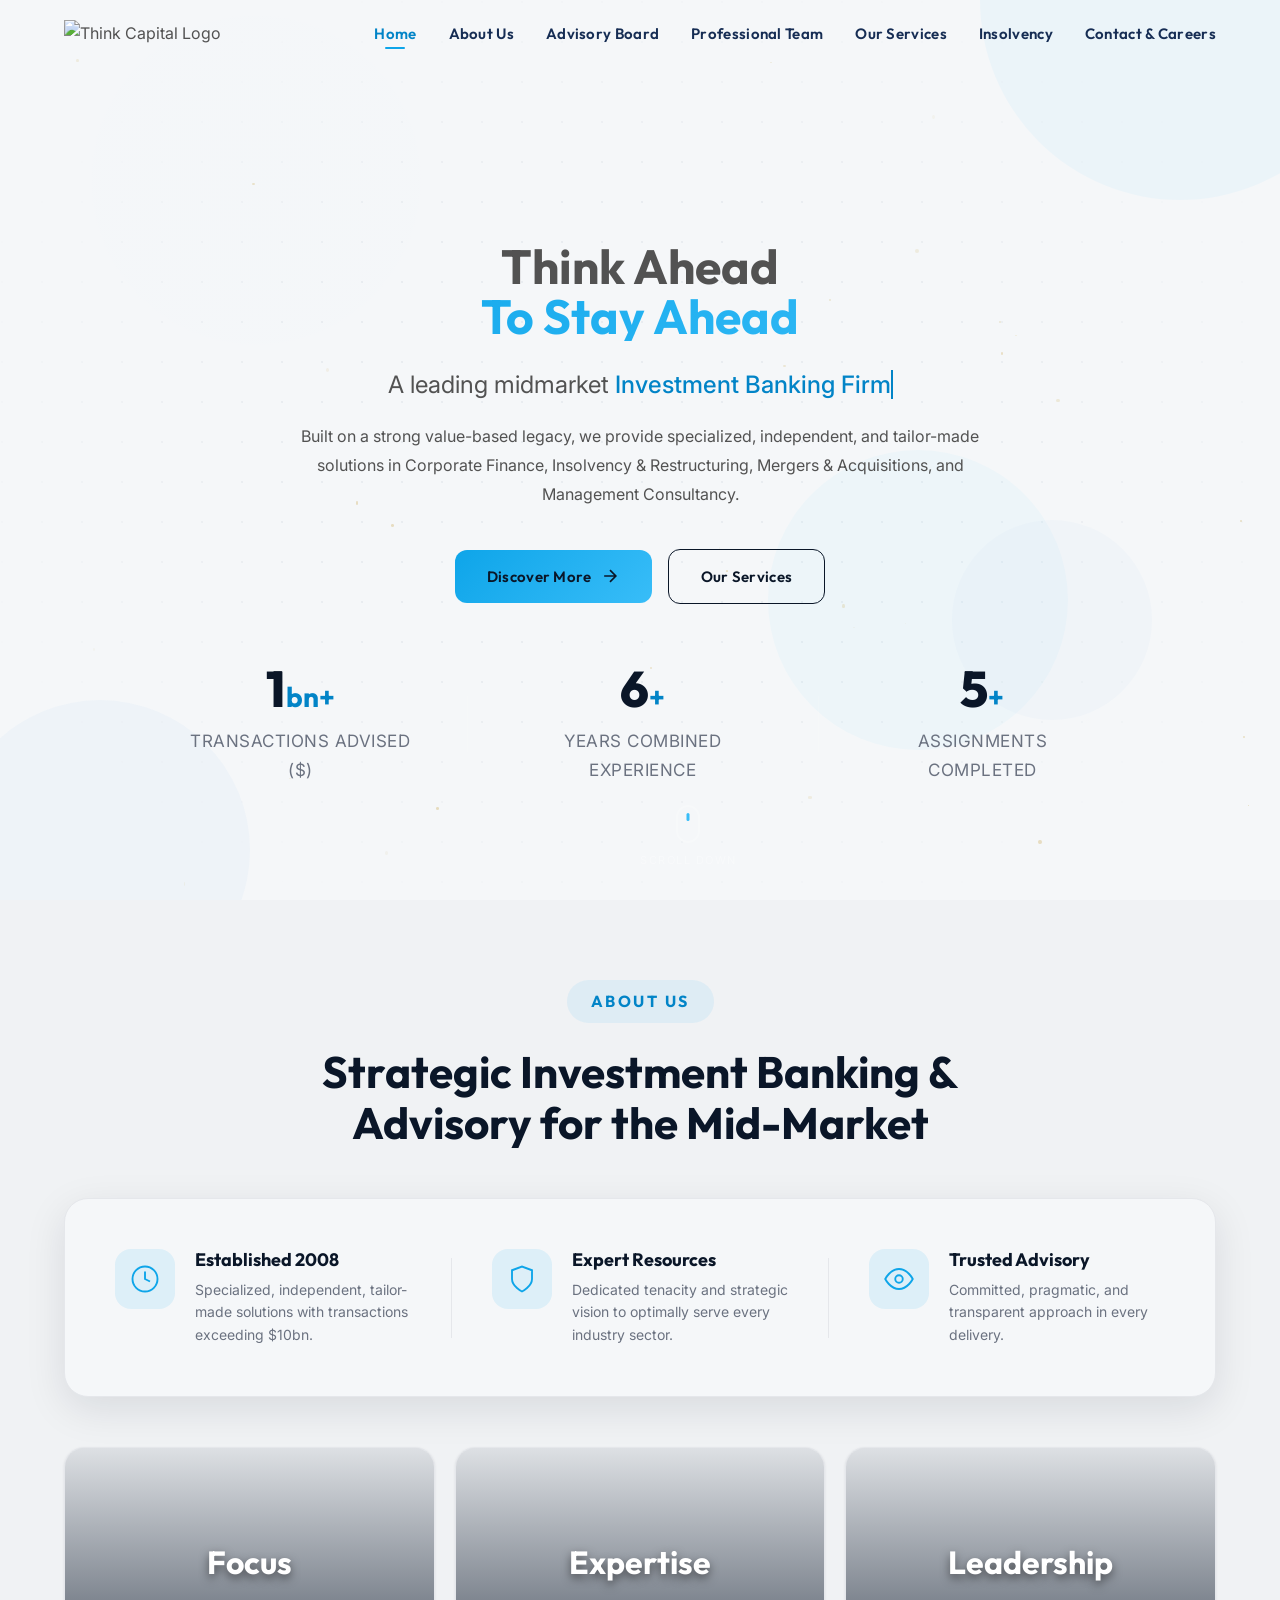
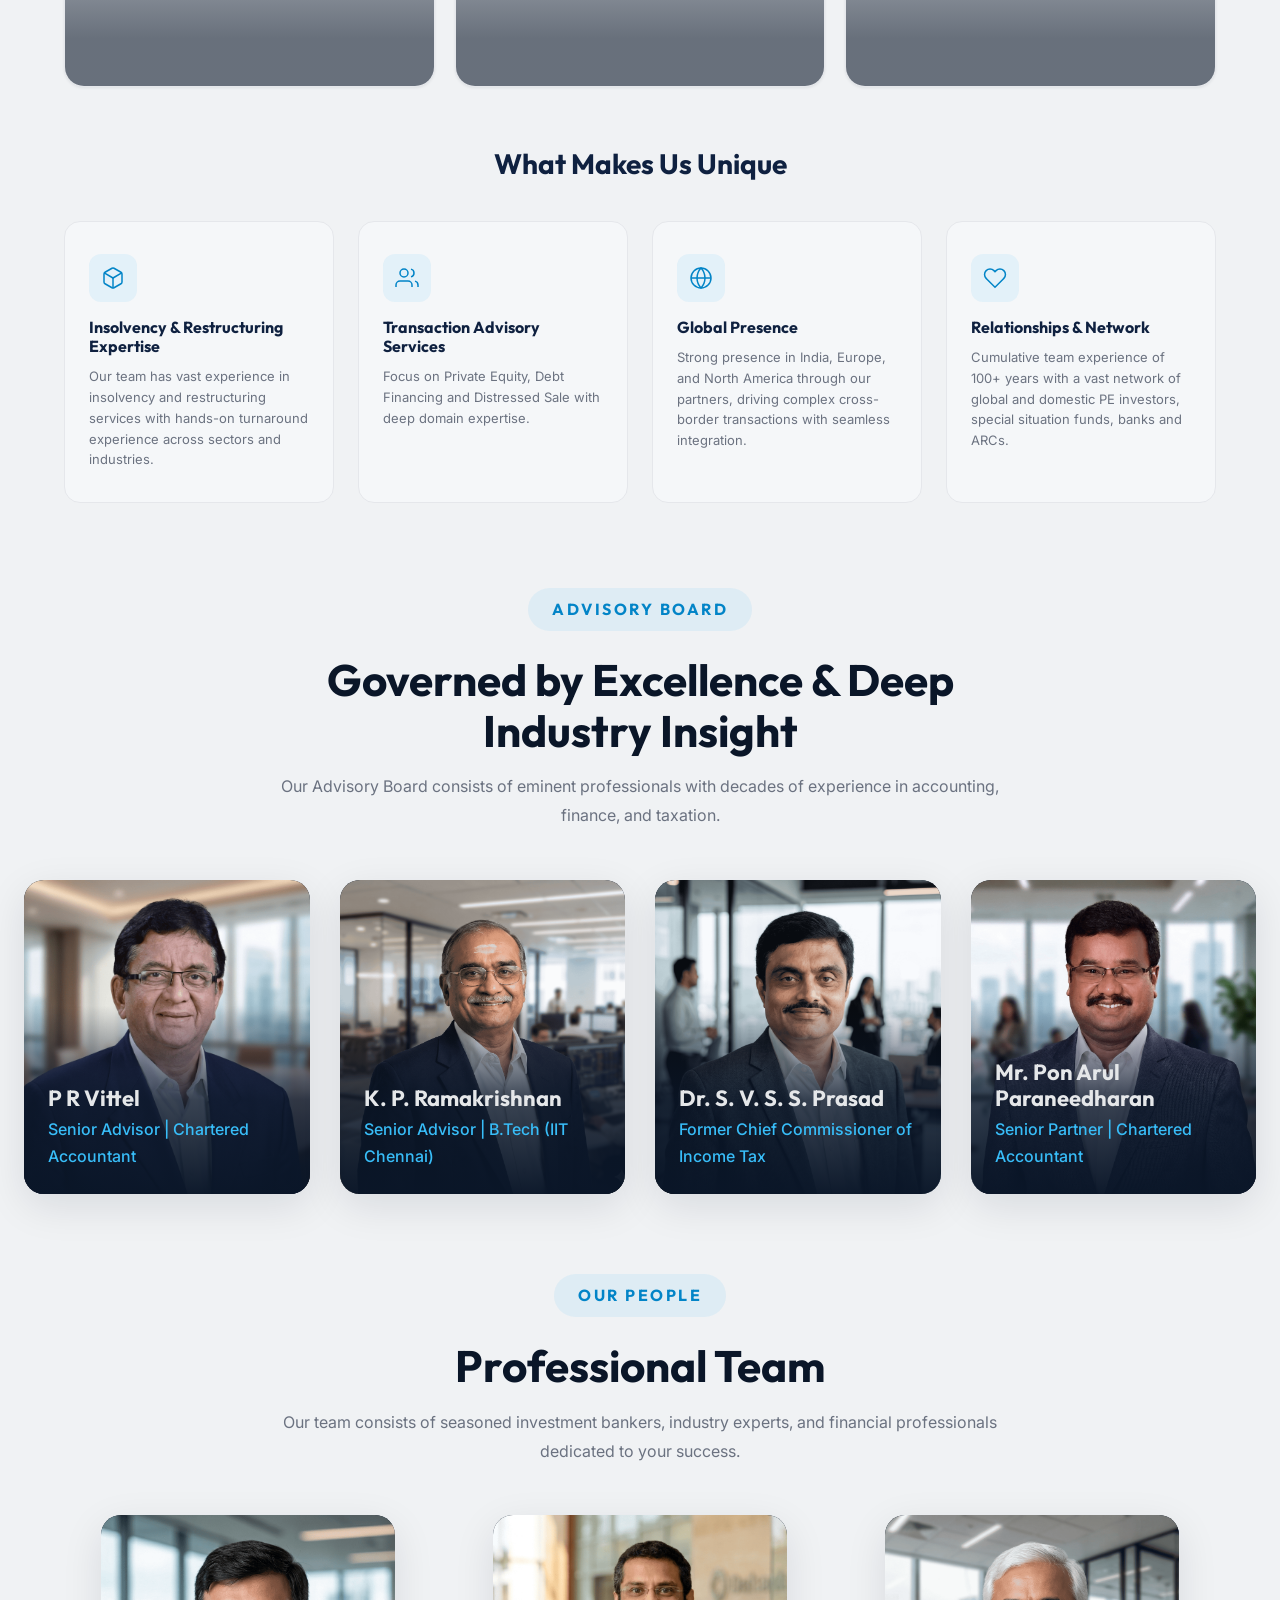
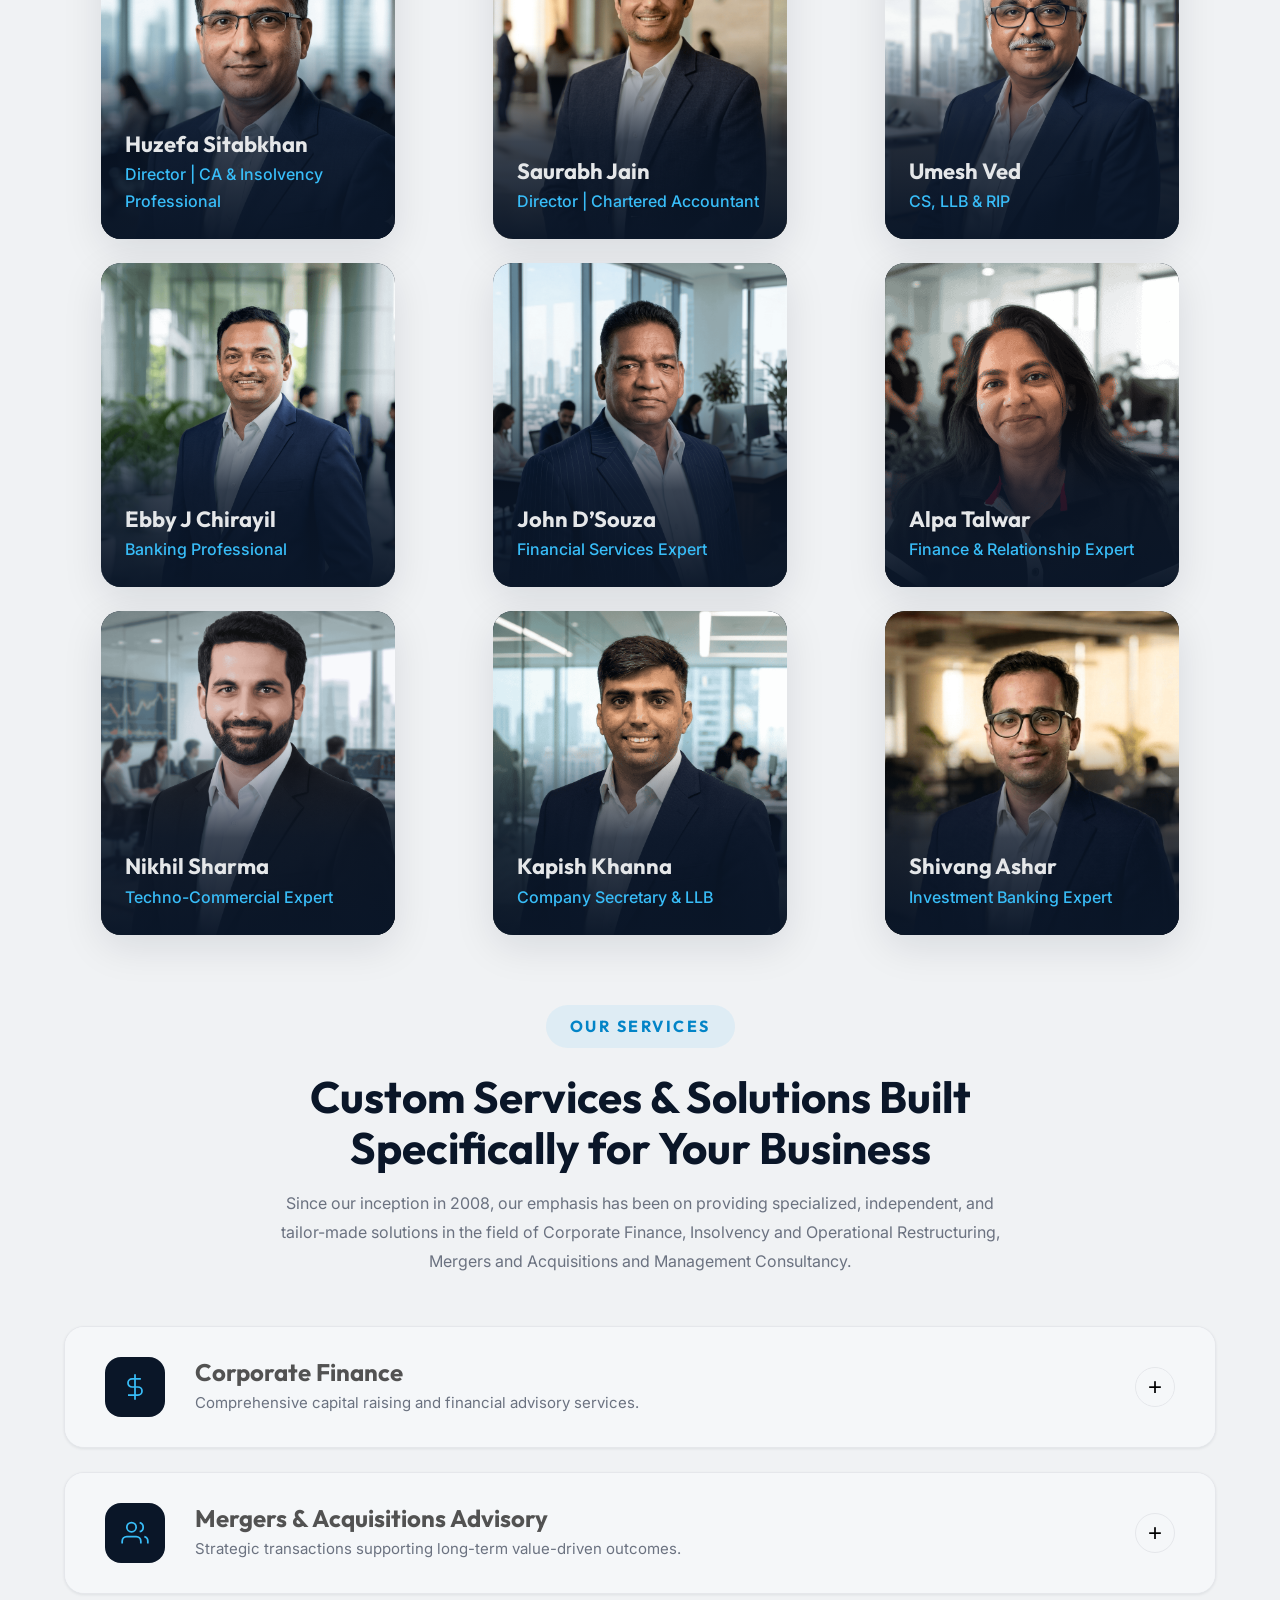
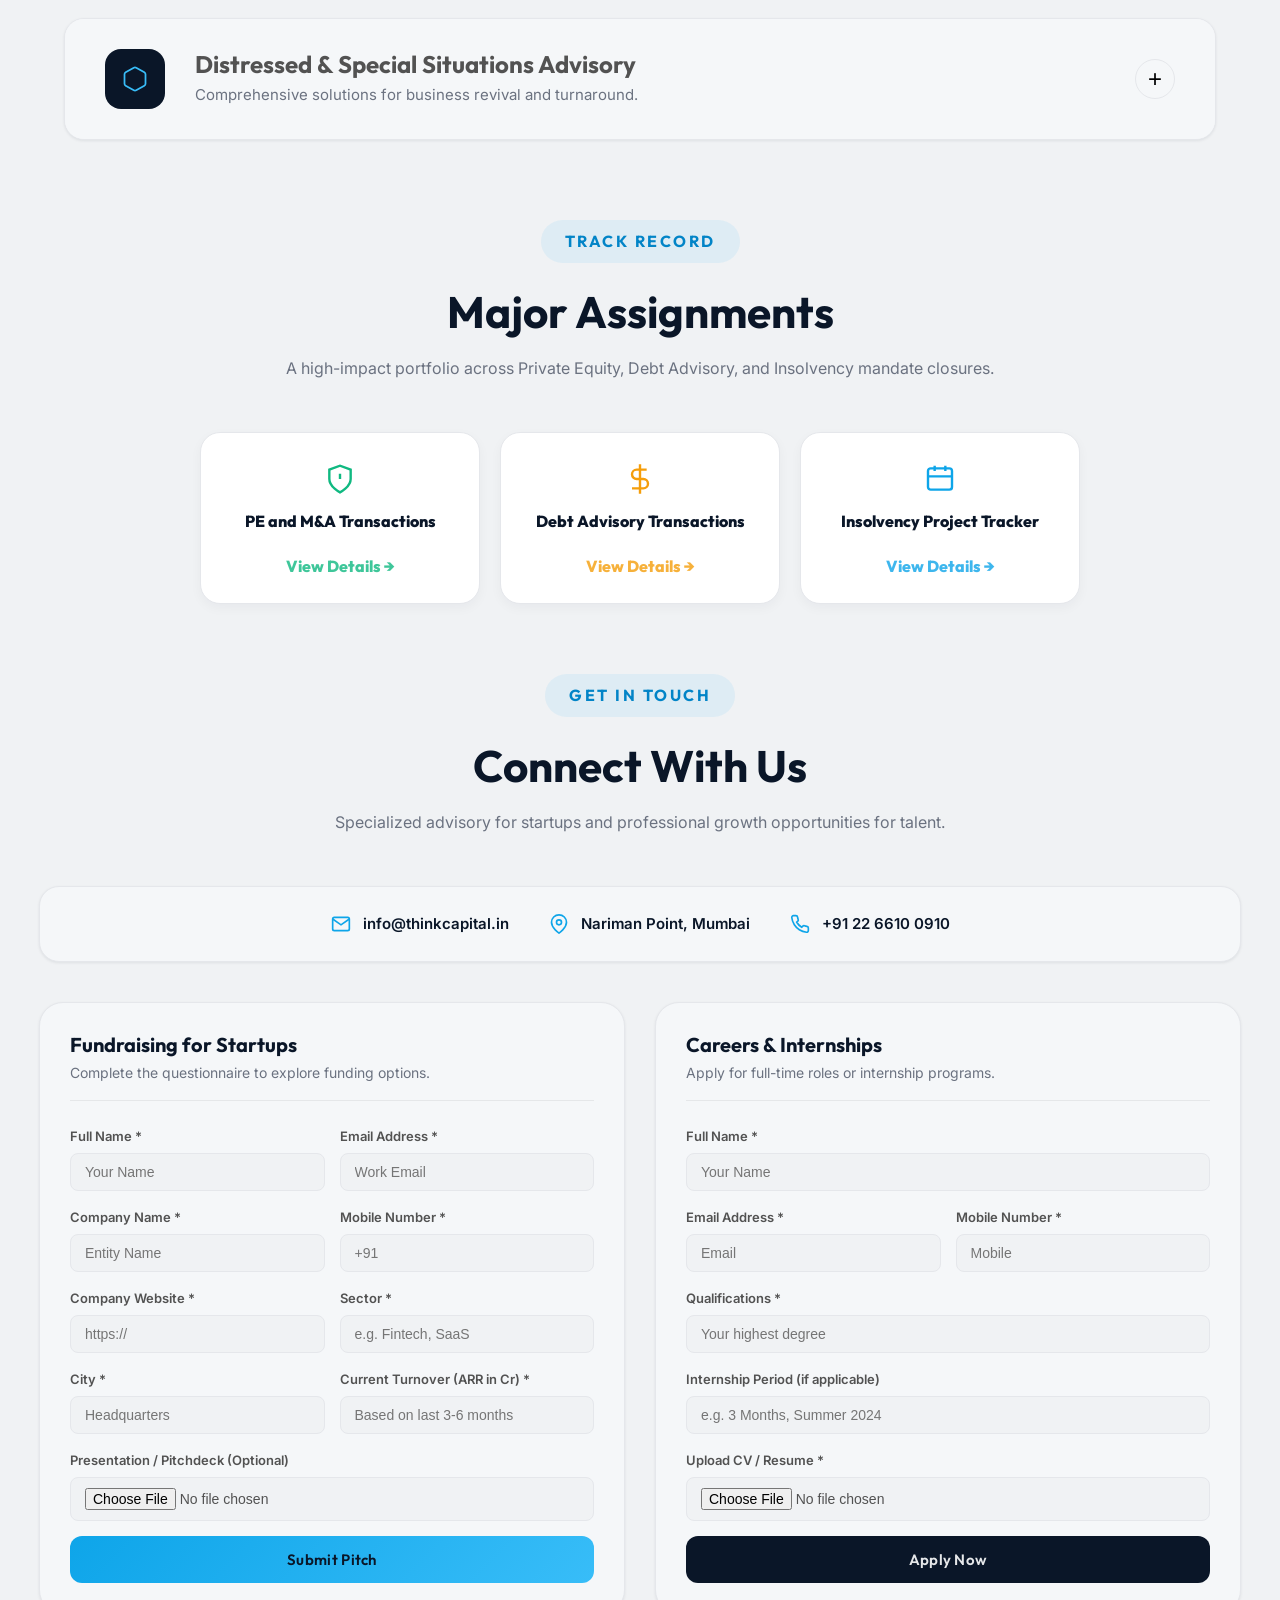
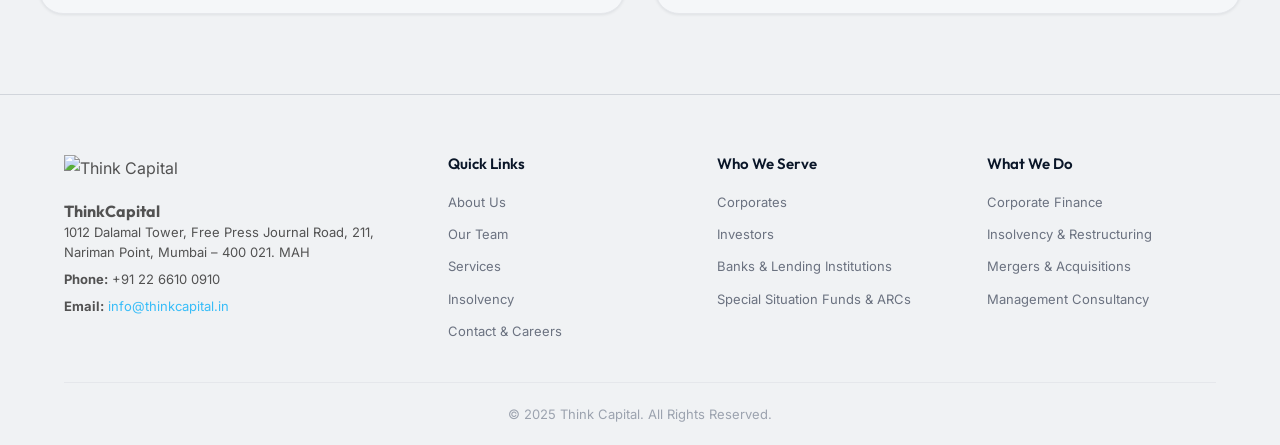
==== commit a39ab3ce: "Update index.html" ====
--- a/index.html
+++ b/index.html
@@ -381,7 +381,7 @@
                             <div class="advisor-overlay">
                                 <div class="advisor-main-info">
                                     <h3>Huzefa Sitabkhan</h3>
-                                    <p class="advisor-profession">Director | CA & RIP</p>
+                                    <p class="advisor-profession">Director | CA & Insolvency Professional</p>
                                 </div>
                                 <div class="advisor-hover-content">
                                     <p>Rank-holder CA with 22+ years in investment banking. Former Head of Investment
@@ -977,4 +977,4 @@
     <script src="main.js"></script>
 </body>
 
-</html>+</html>
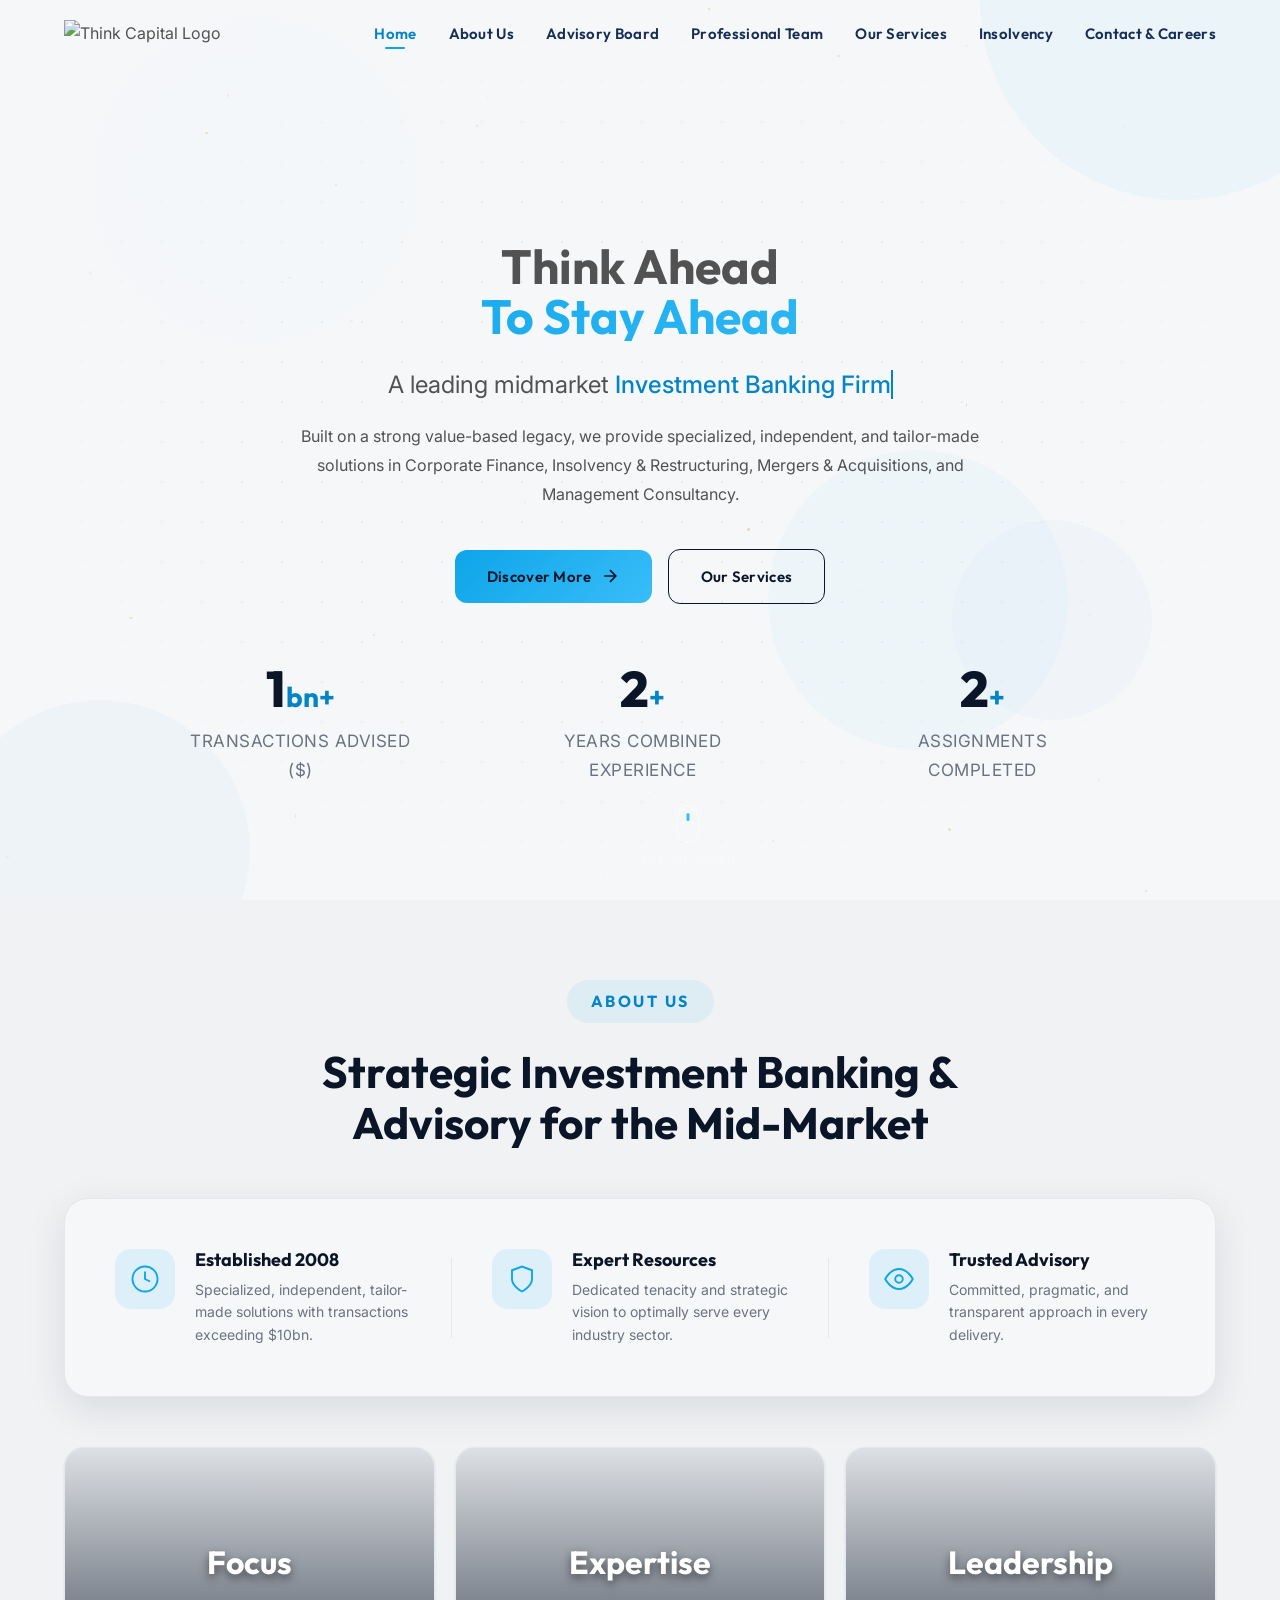
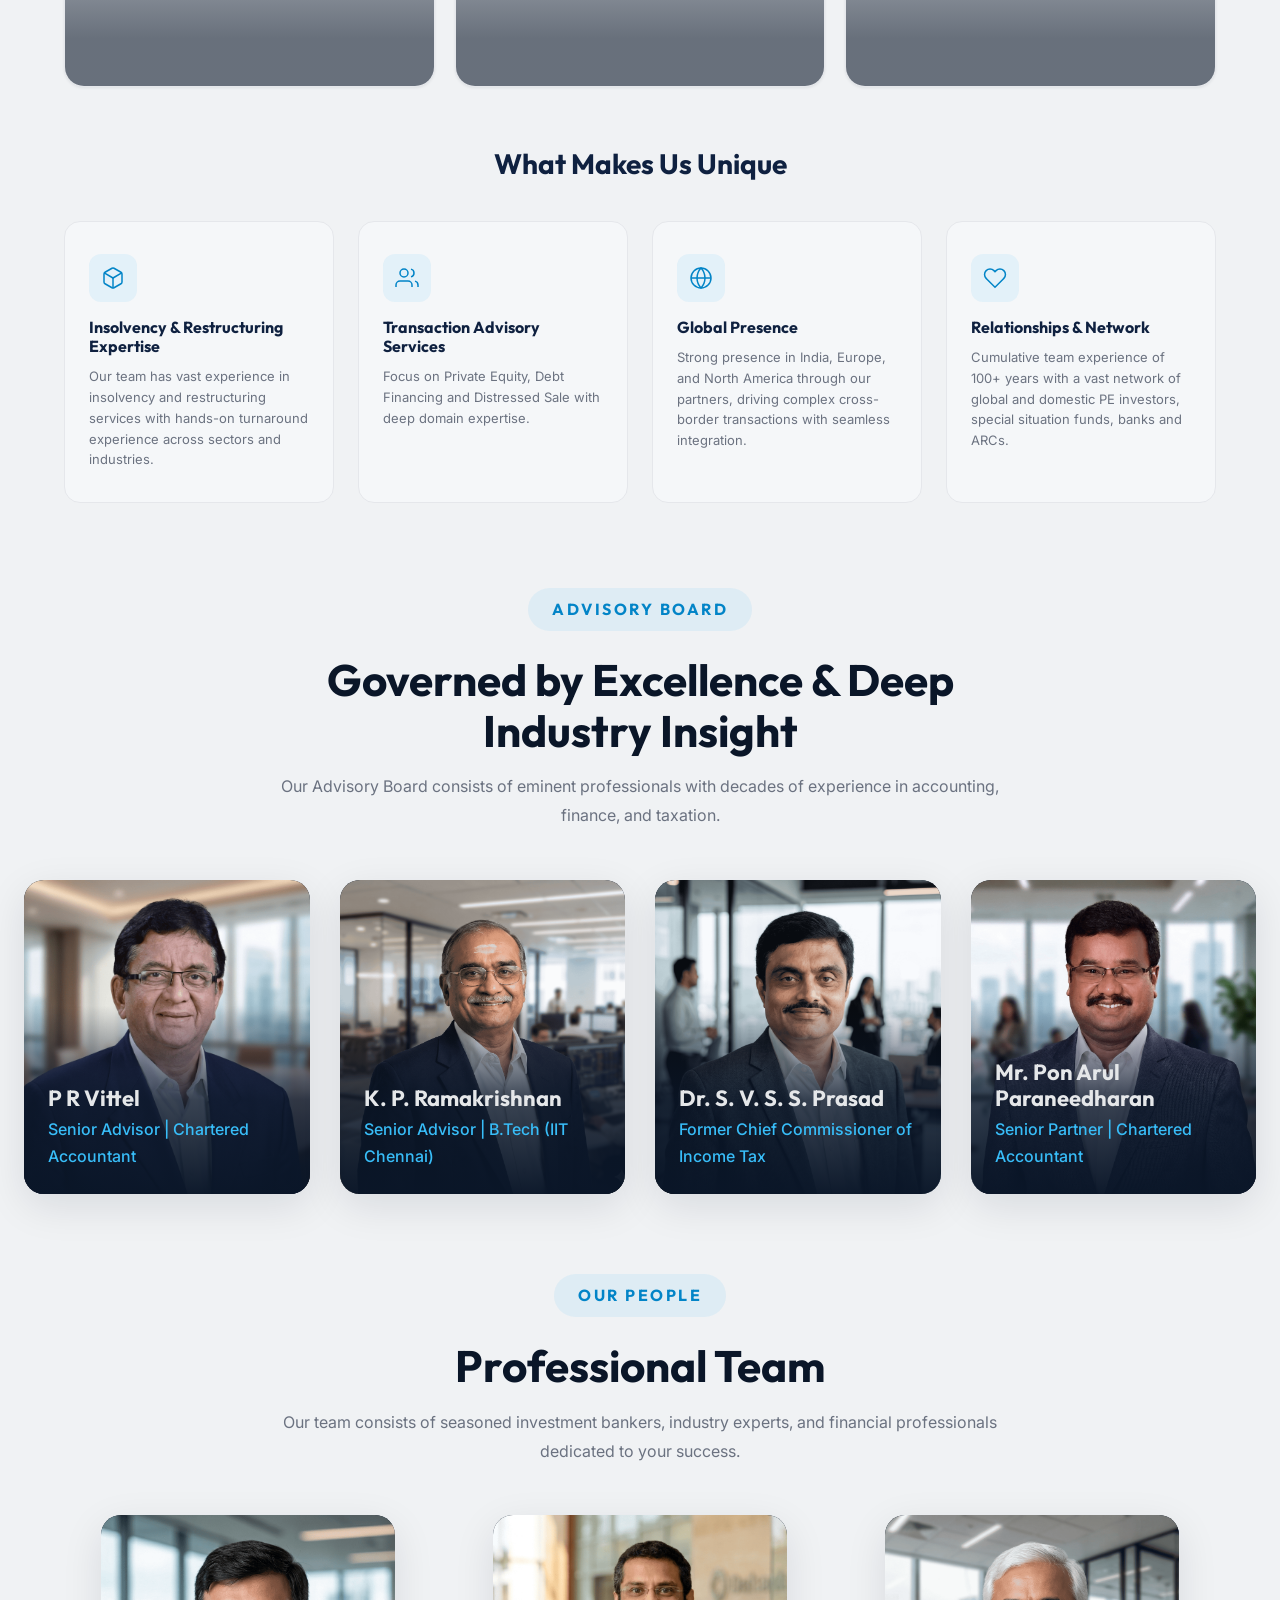
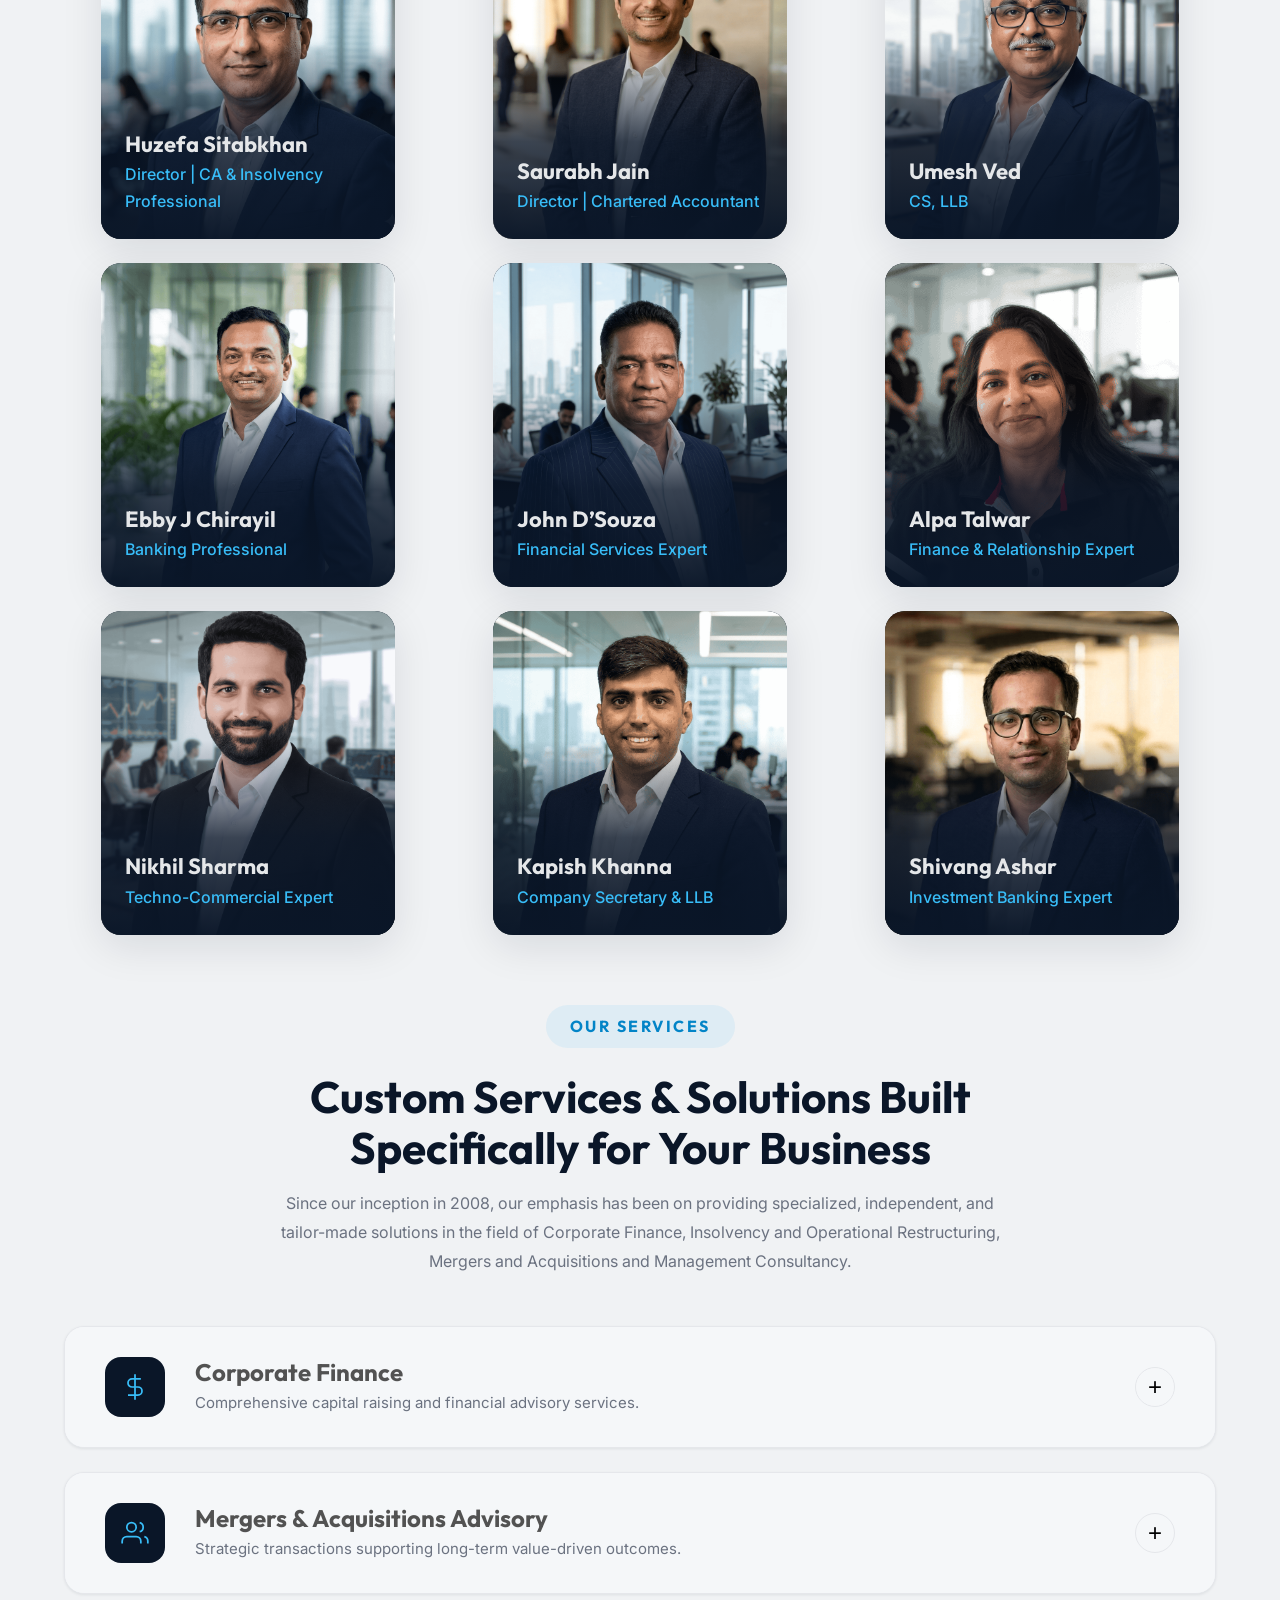
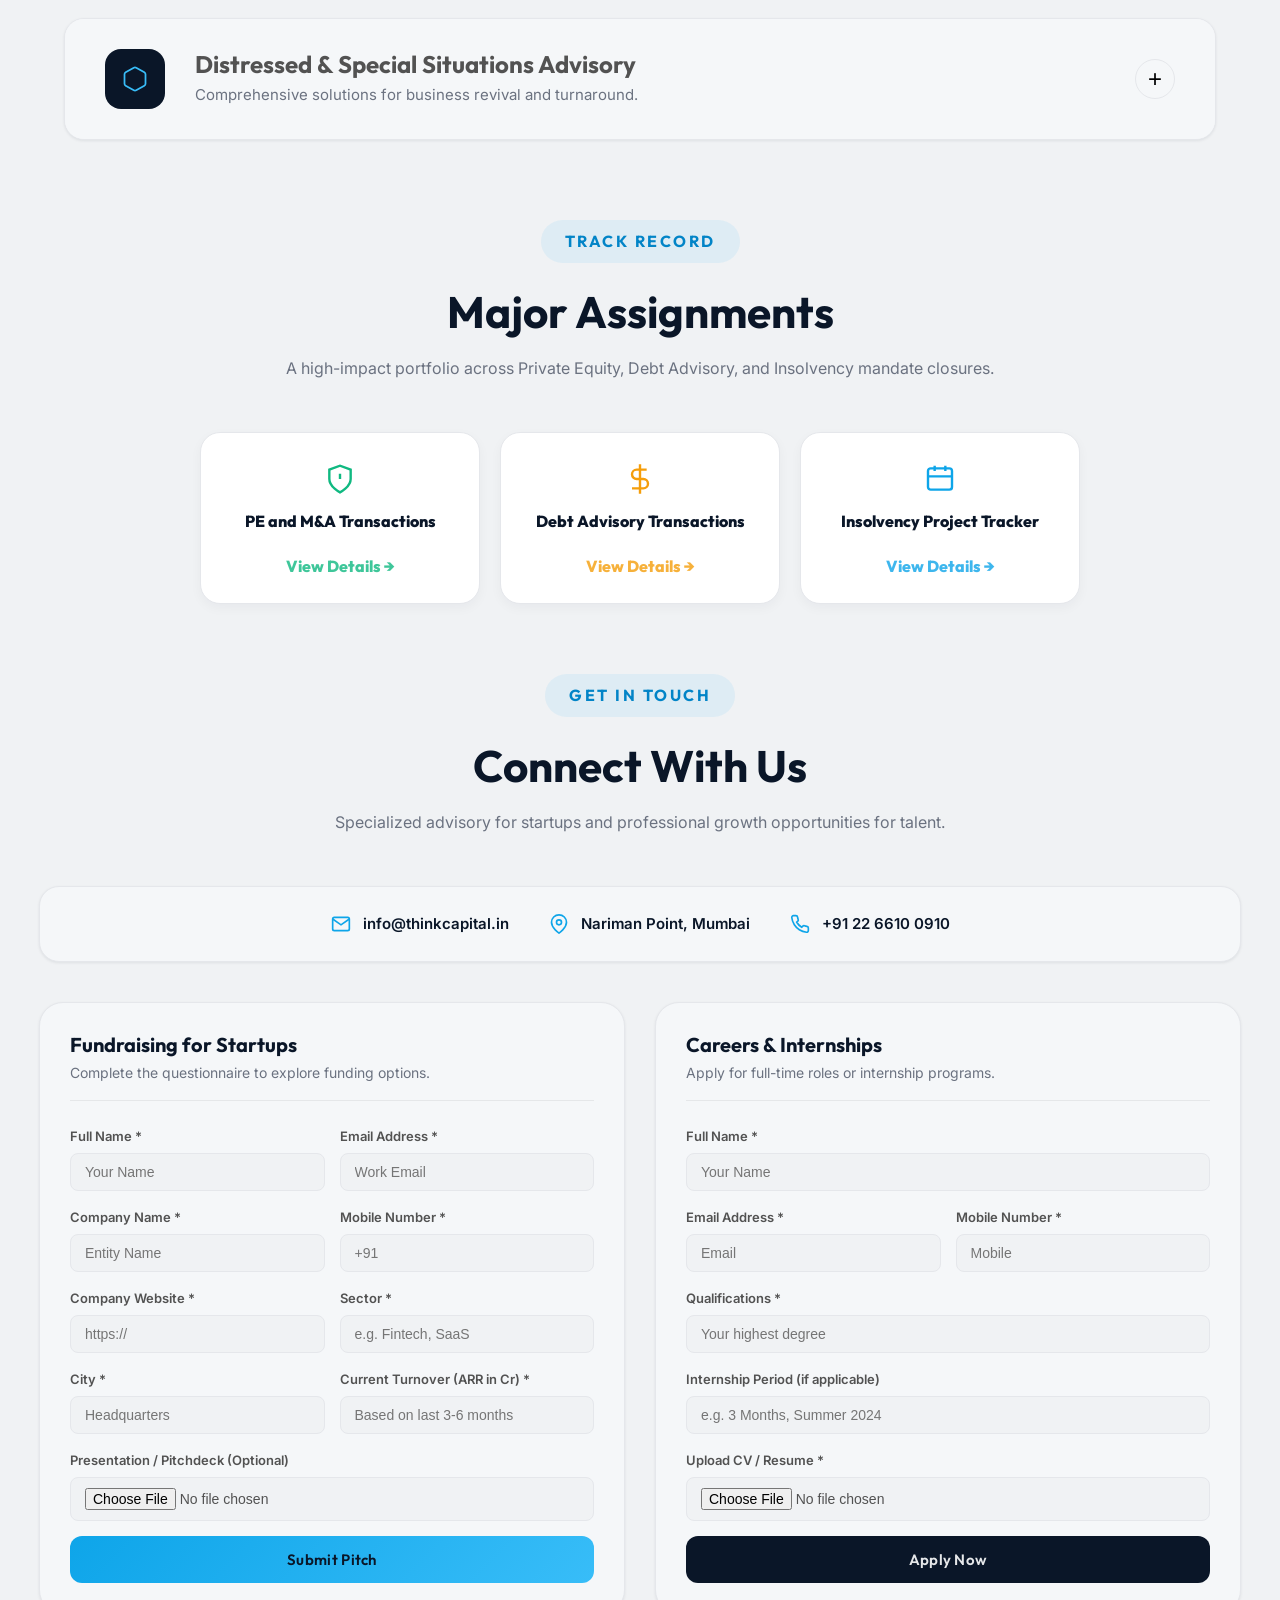
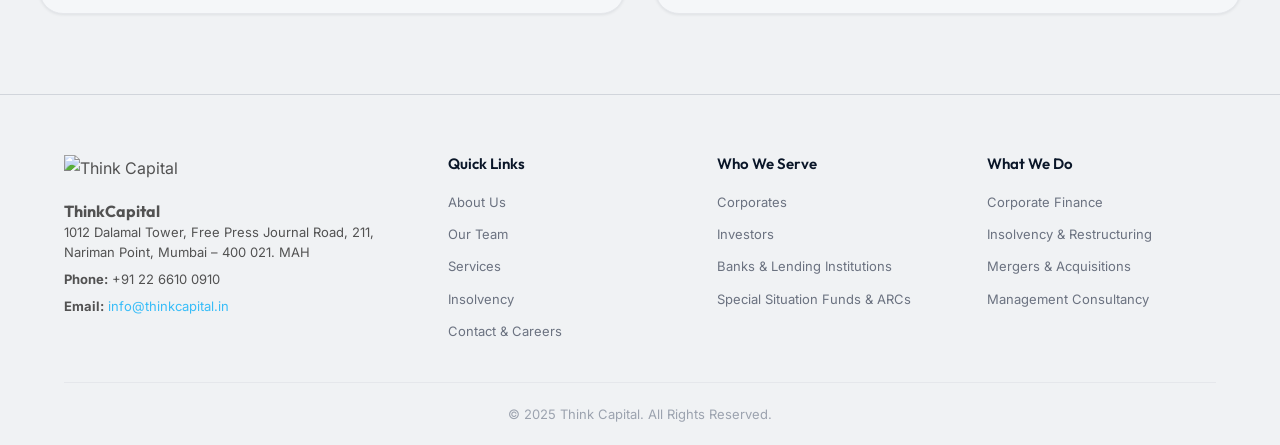
==== commit 65c48a66: "Remove 'RIP' from advisor profession description" ====
--- a/index.html
+++ b/index.html
@@ -417,7 +417,7 @@
                             <div class="advisor-overlay">
                                 <div class="advisor-main-info">
                                     <h3>Umesh Ved</h3>
-                                    <p class="advisor-profession">CS, LLB & RIP</p>
+                                    <p class="advisor-profession">CS, LLB</p>
                                 </div>
                                 <div class="advisor-hover-content">
                                     <p>Nearly 40 years of experience in corporate law, compliance, and restructuring.
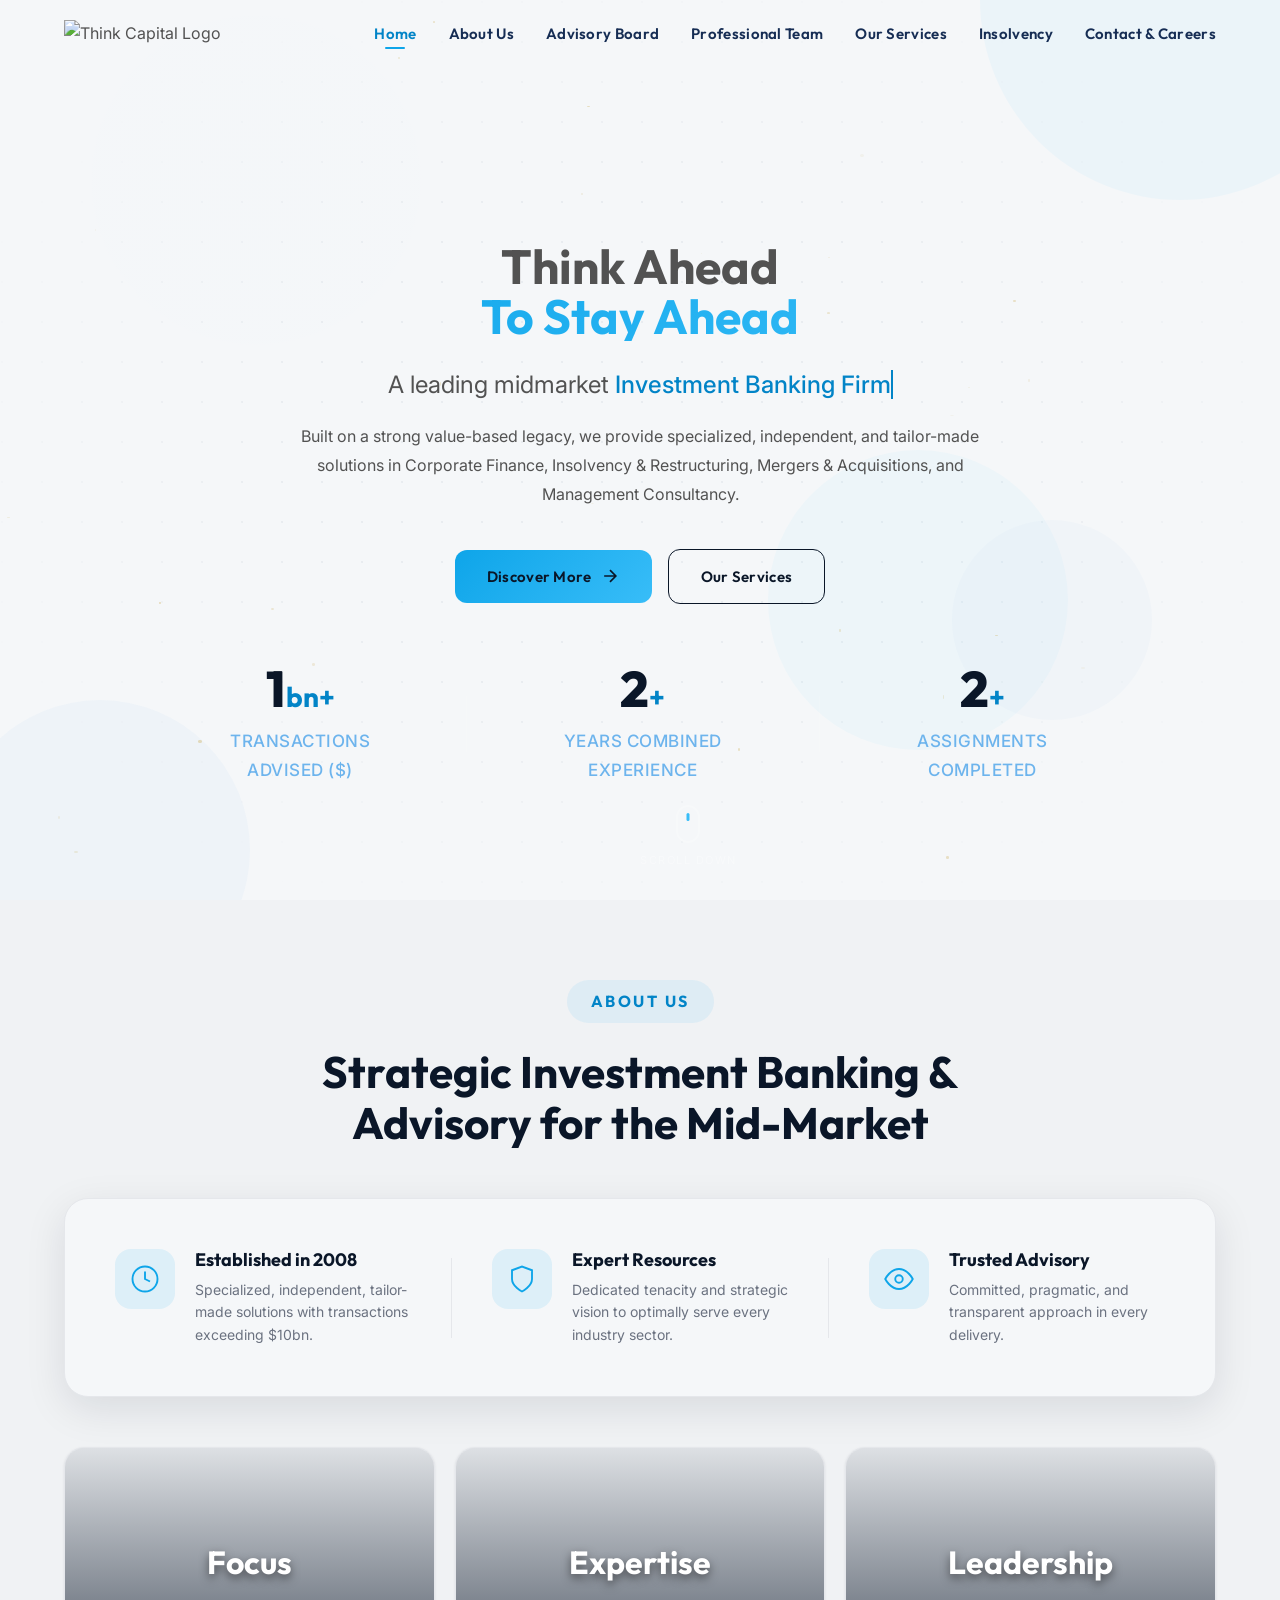
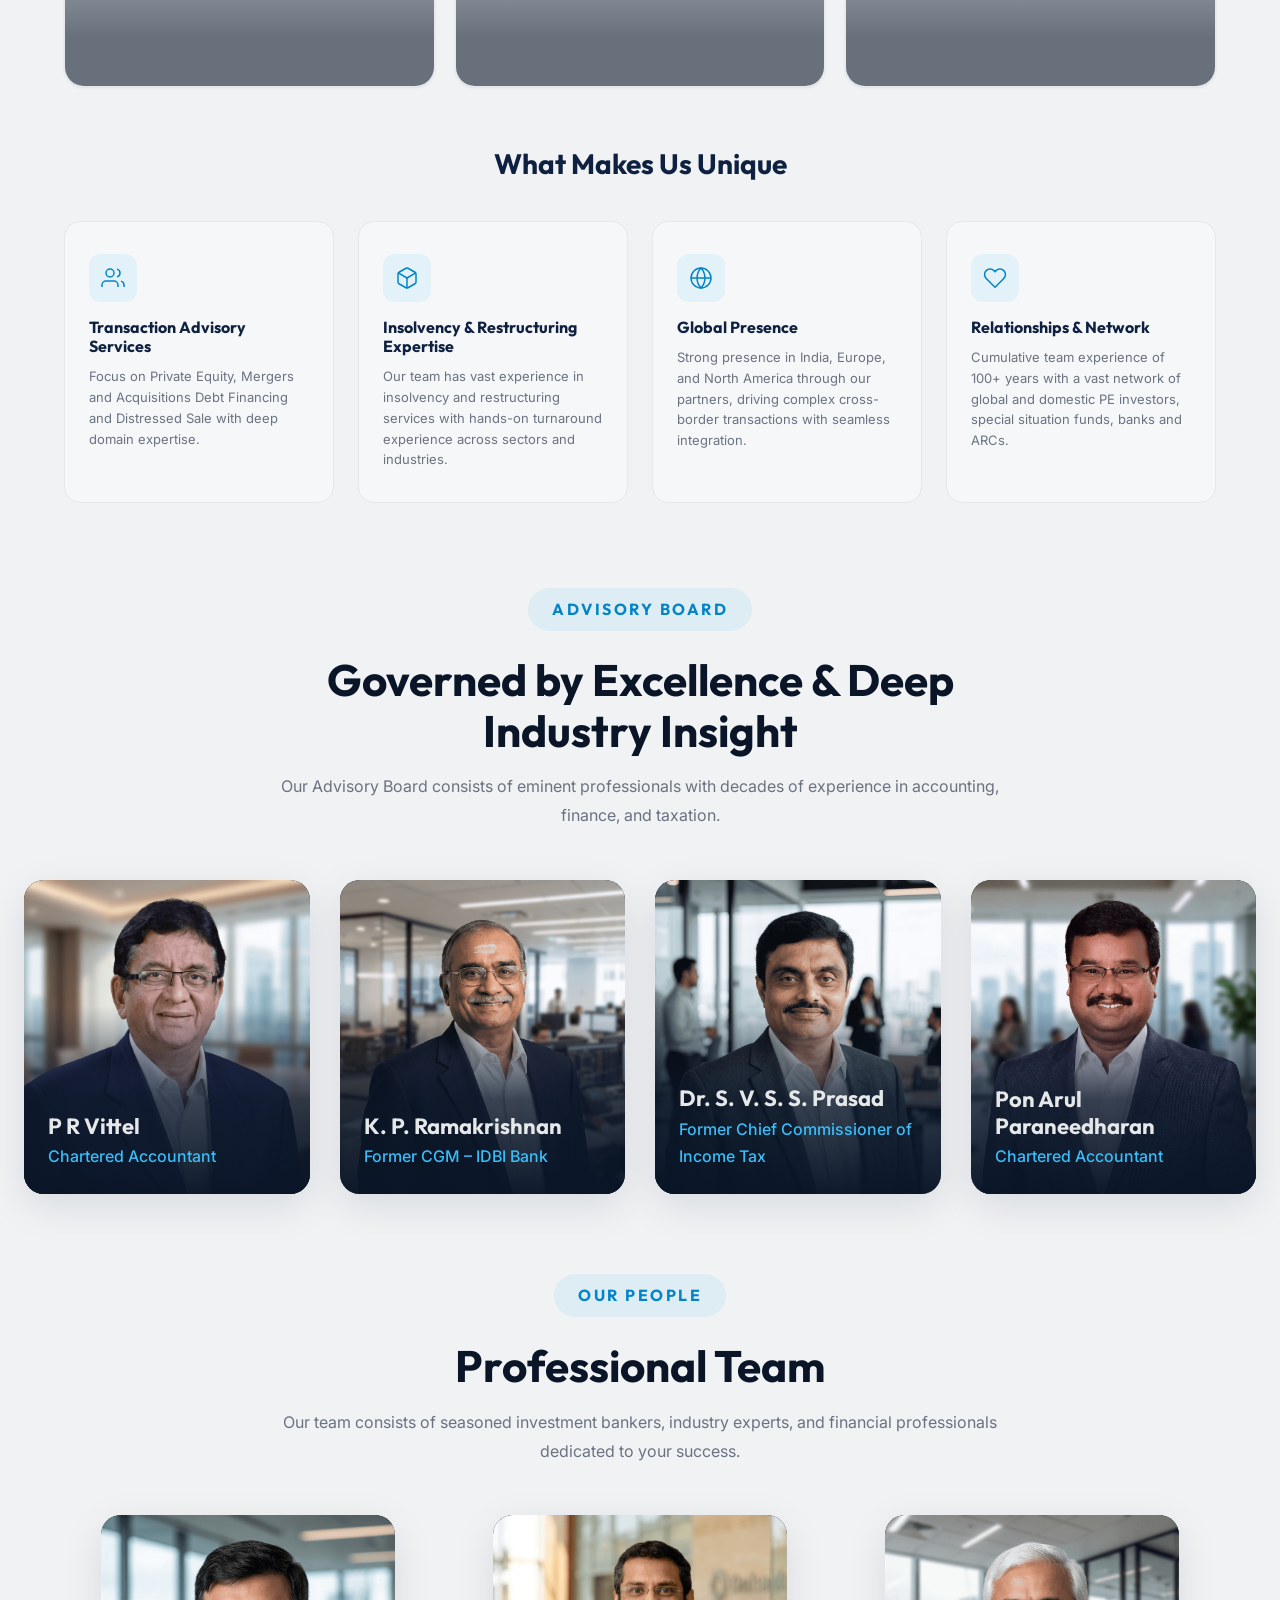
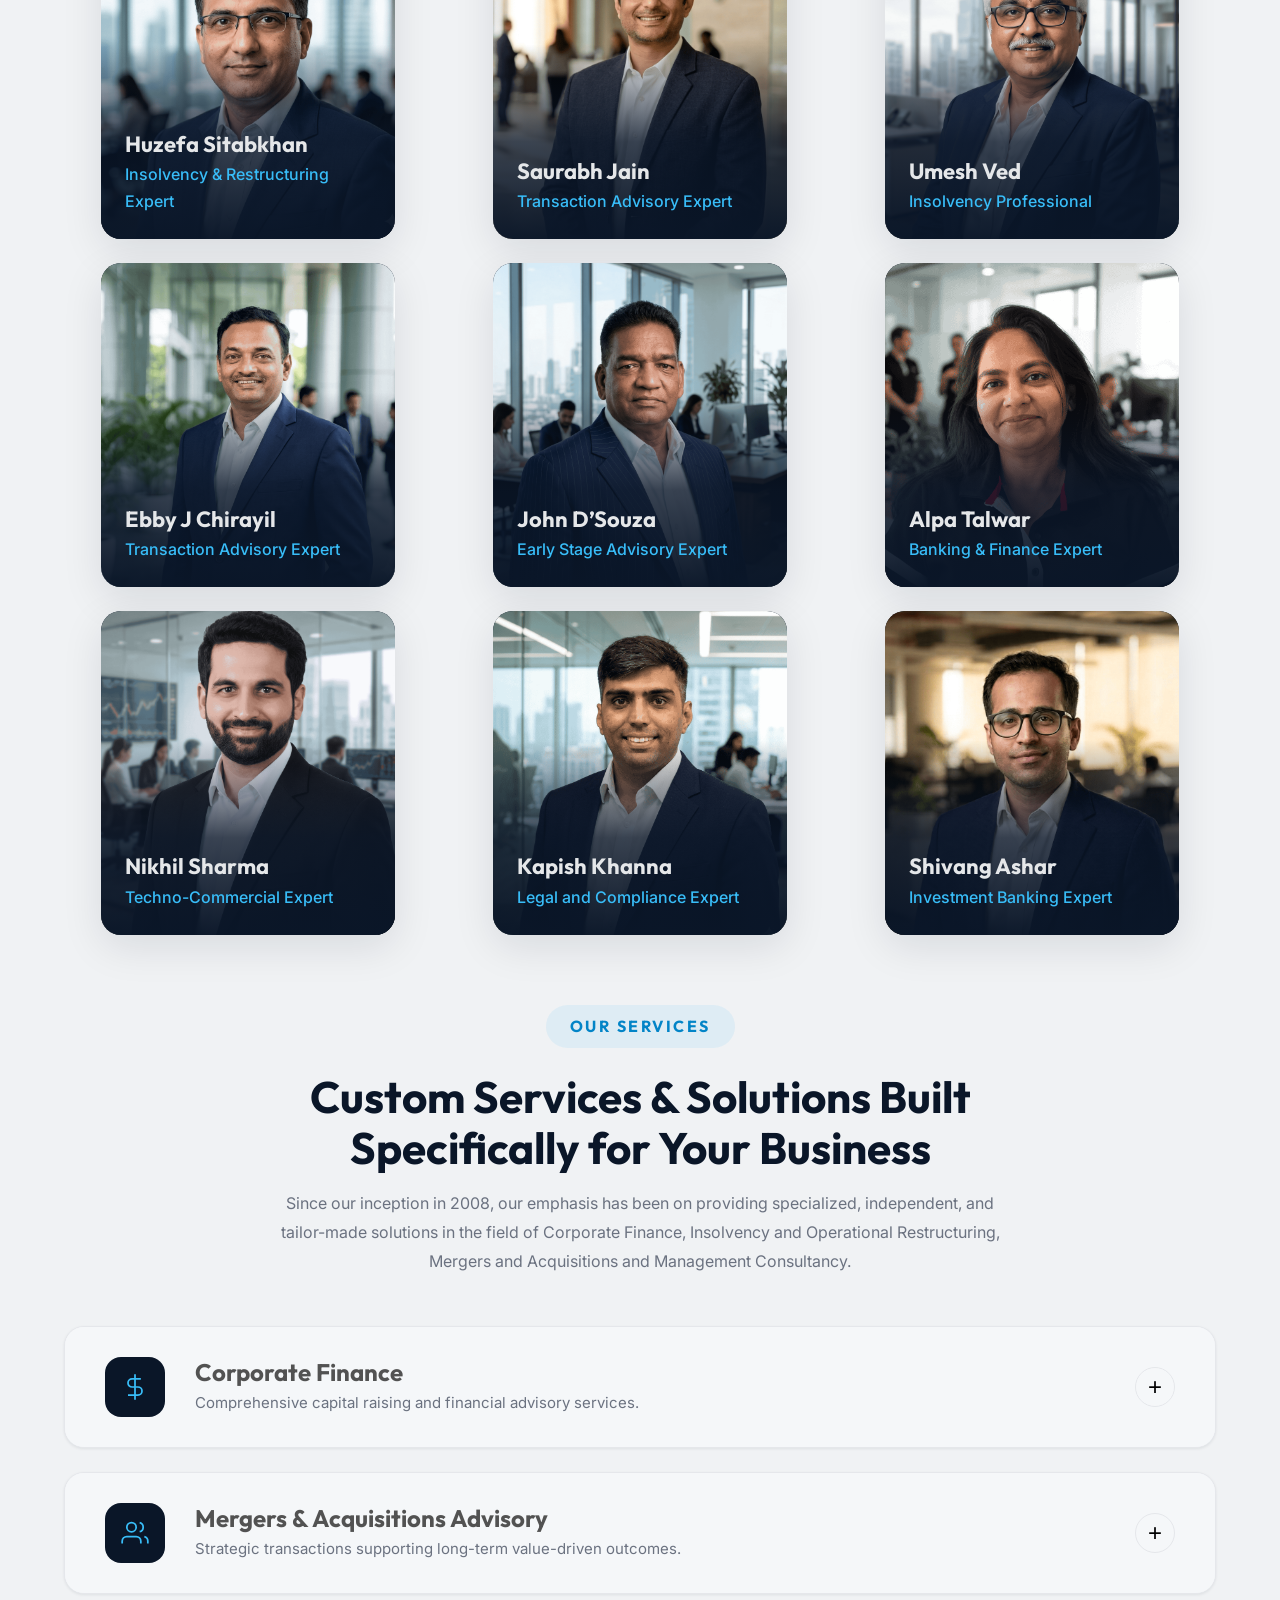
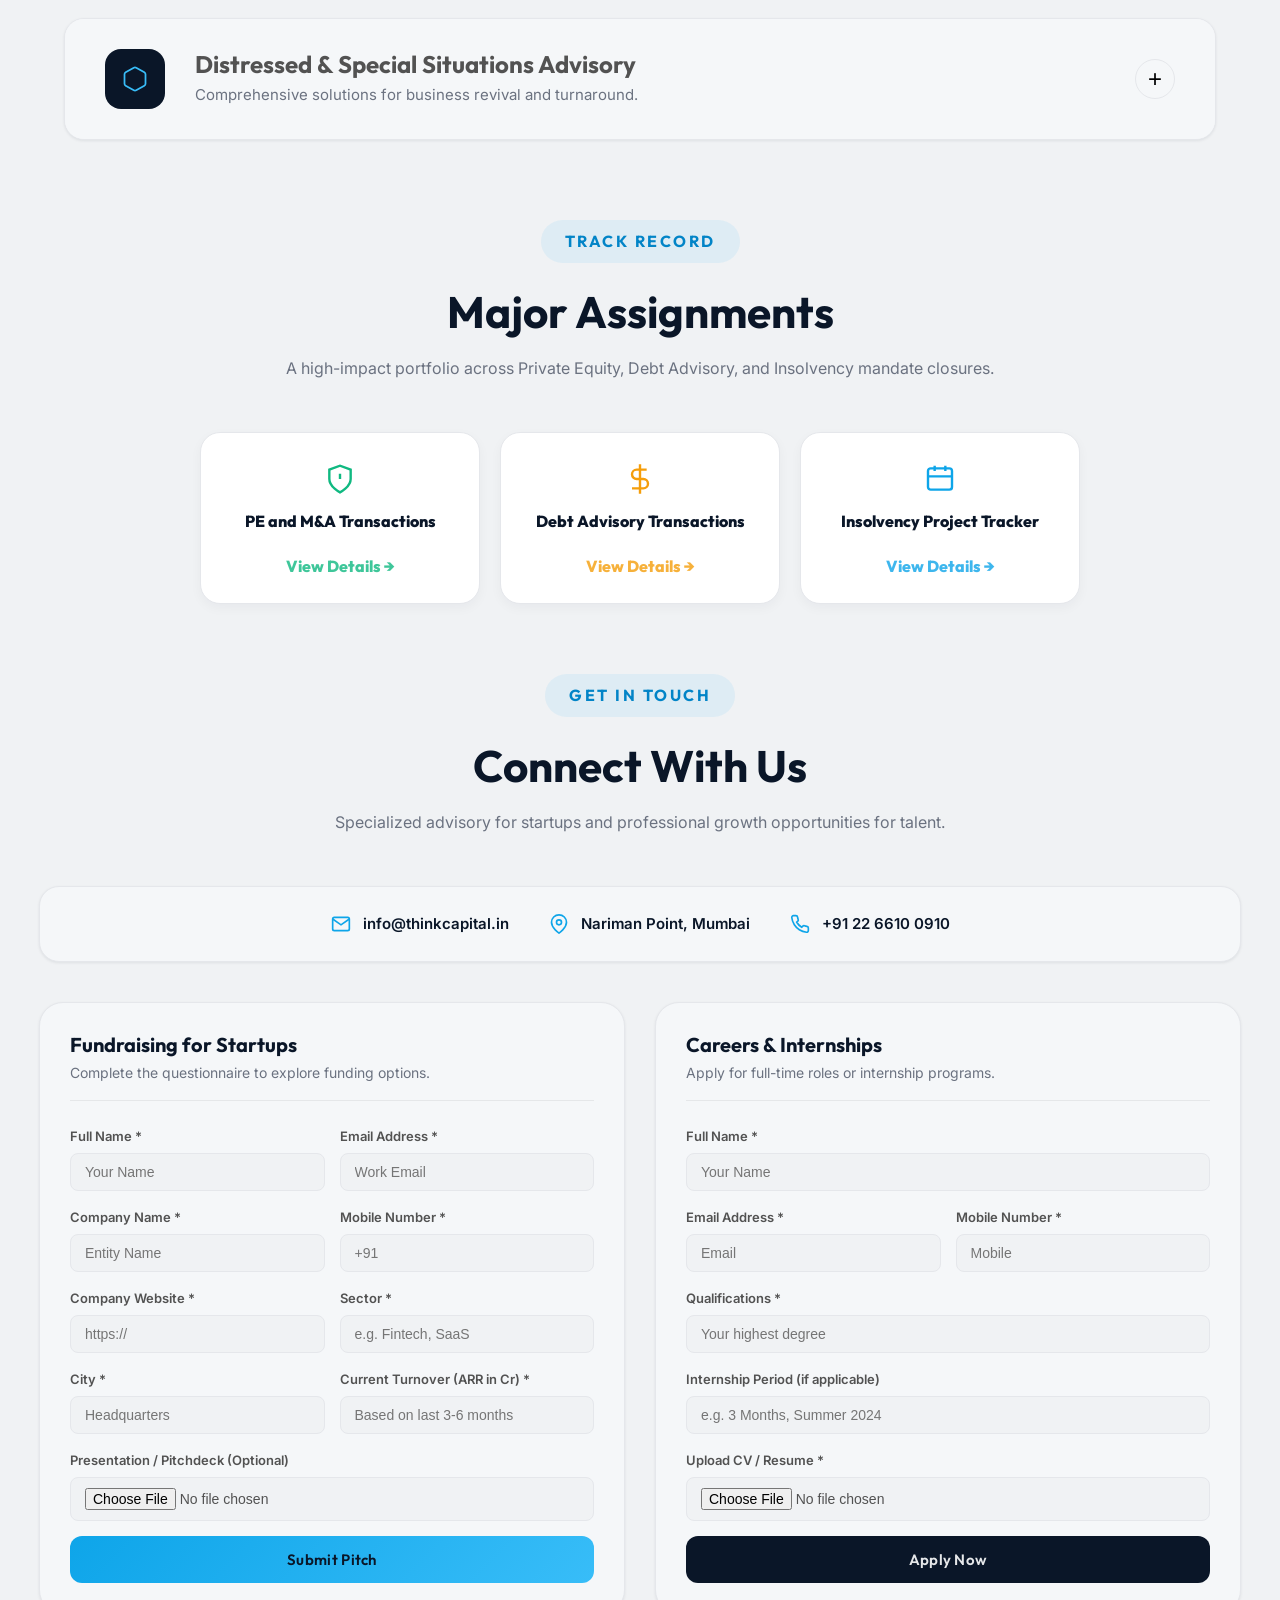
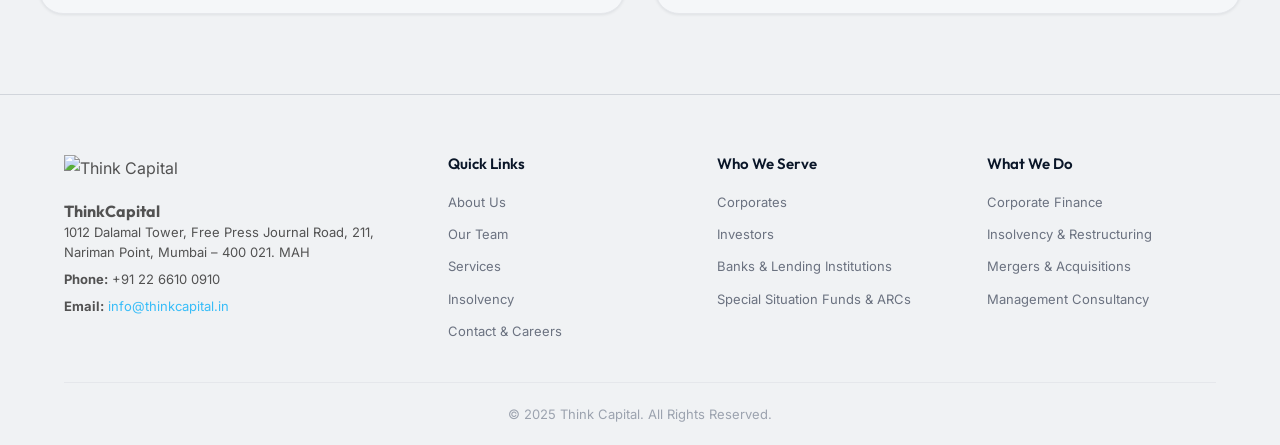
==== commit 5958ac5b: "Add files via upload" ====
--- a/index.html
+++ b/index.html
@@ -115,7 +115,7 @@
                 </div>
                 <div class="stat-divider"></div>
                 <div class="stat-item">
-                    <span class="stat-number" data-count="75">0</span><span class="stat-suffix">+</span>
+                    <span class="stat-number" data-count="90">0</span><span class="stat-suffix">+</span>
                     <span class="stat-label">Assignments Completed</span>
                 </div>
             </div>
@@ -145,7 +145,7 @@
                         </svg>
                     </div>
                     <div class="vision-text">
-                        <h4>Established 2008</h4>
+                        <h4>Established in 2008</h4>
                         <p>Specialized, independent, tailor-made solutions with transactions exceeding $10bn.</p>
                     </div>
                 </div>
@@ -207,7 +207,7 @@
                         <h3>Leadership</h3>
                         <div class="pillar-hover-text">
                             <p>Senior leaders, industry experts, and corporate finance professionals providing premium
-                                advisory on high-stakes transactions aggregating over $10bn.</p>
+                                advisory on high-stakes.</p>
                         </div>
                     </div>
                 </div>
@@ -220,6 +220,19 @@
                     <div class="unique-card reveal-card" data-delay="0">
                         <div class="unique-icon-wrap">
                             <svg viewBox="0 0 24 24" fill="none" stroke="currentColor" stroke-width="1.5">
+                                <path d="M17 21v-2a4 4 0 00-4-4H5a4 4 0 00-4 4v2" />
+                                <circle cx="9" cy="7" r="4" />
+                                <path d="M23 21v-2a4 4 0 00-3-3.87" />
+                                <path d="M16 3.13a4 4 0 010 7.75" />
+                            </svg>
+                        </div>
+                        <h4>Transaction Advisory Services</h4>
+                        <p>Focus on Private Equity, Mergers and Acquisitions Debt Financing and Distressed Sale with
+                            deep domain expertise.</p>
+                    </div>
+                    <div class="unique-card reveal-card" data-delay="100">
+                        <div class="unique-icon-wrap">
+                            <svg viewBox="0 0 24 24" fill="none" stroke="currentColor" stroke-width="1.5">
                                 <path
                                     d="M21 16V8a2 2 0 00-1-1.73l-7-4a2 2 0 00-2 0l-7 4A2 2 0 003 8v8a2 2 0 001 1.73l7 4a2 2 0 002 0l7-4A2 2 0 0021 16z" />
                                 <polyline points="3.27 6.96 12 12.01 20.73 6.96" />
@@ -229,18 +242,6 @@
                         <h4>Insolvency & Restructuring Expertise</h4>
                         <p>Our team has vast experience in insolvency and restructuring services with hands-on
                             turnaround experience across sectors and industries.</p>
-                    </div>
-                    <div class="unique-card reveal-card" data-delay="100">
-                        <div class="unique-icon-wrap">
-                            <svg viewBox="0 0 24 24" fill="none" stroke="currentColor" stroke-width="1.5">
-                                <path d="M17 21v-2a4 4 0 00-4-4H5a4 4 0 00-4 4v2" />
-                                <circle cx="9" cy="7" r="4" />
-                                <path d="M23 21v-2a4 4 0 00-3-3.87" />
-                                <path d="M16 3.13a4 4 0 010 7.75" />
-                            </svg>
-                        </div>
-                        <h4>Transaction Advisory Services</h4>
-                        <p>Focus on Private Equity, Debt Financing and Distressed Sale with deep domain expertise.</p>
                     </div>
                     <div class="unique-card reveal-card" data-delay="200">
                         <div class="unique-icon-wrap">
@@ -291,7 +292,7 @@
                         <div class="advisor-overlay">
                             <div class="advisor-main-info">
                                 <h3>P R Vittel</h3>
-                                <p class="advisor-profession">Senior Advisor | Chartered Accountant</p>
+                                <p class="advisor-profession">Chartered Accountant</p>
                             </div>
                             <div class="advisor-hover-content">
                                 <p>Over 40 years of experience. Senior Partner at M/s P. N. Raghavendra Rao & Co. Led
@@ -309,7 +310,7 @@
                         <div class="advisor-overlay">
                             <div class="advisor-main-info">
                                 <h3>K. P. Ramakrishnan</h3>
-                                <p class="advisor-profession">Senior Advisor | B.Tech (IIT Chennai)</p>
+                                <p class="advisor-profession">Former CGM – IDBI Bank</p>
                             </div>
                             <div class="advisor-hover-content">
                                 <p>35+ years in corporate and merchant banking. Former CGM at IDBI Bank and Head of CDR
@@ -344,8 +345,8 @@
                         <img src="img/Pon_Arul_Paraneedharan.png" alt="Pon Arul Paraneedharan">
                         <div class="advisor-overlay">
                             <div class="advisor-main-info">
-                                <h3>Mr. Pon Arul Paraneedharan</h3>
-                                <p class="advisor-profession">Senior Partner | Chartered Accountant</p>
+                                <h3>Pon Arul Paraneedharan</h3>
+                                <p class="advisor-profession">Chartered Accountant</p>
                             </div>
                             <div class="advisor-hover-content">
                                 <p>15+ years in audit, taxation, and corporate finance. Specialist in FEMA, M&A, and OTS
@@ -381,7 +382,7 @@
                             <div class="advisor-overlay">
                                 <div class="advisor-main-info">
                                     <h3>Huzefa Sitabkhan</h3>
-                                    <p class="advisor-profession">Director | CA & Insolvency Professional</p>
+                                    <p class="advisor-profession">Insolvency & Restructuring Expert</p>
                                 </div>
                                 <div class="advisor-hover-content">
                                     <p>Rank-holder CA with 22+ years in investment banking. Former Head of Investment
@@ -399,7 +400,7 @@
                             <div class="advisor-overlay">
                                 <div class="advisor-main-info">
                                     <h3>Saurabh Jain</h3>
-                                    <p class="advisor-profession">Director | Chartered Accountant</p>
+                                    <p class="advisor-profession">Transaction Advisory Expert</p>
                                 </div>
                                 <div class="advisor-hover-content">
                                     <p>20+ years in investment banking. Former Head of Corporate Advisory at IDBI
@@ -417,7 +418,7 @@
                             <div class="advisor-overlay">
                                 <div class="advisor-main-info">
                                     <h3>Umesh Ved</h3>
-                                    <p class="advisor-profession">CS, LLB</p>
+                                    <p class="advisor-profession">Insolvency Professional</p>
                                 </div>
                                 <div class="advisor-hover-content">
                                     <p>Nearly 40 years of experience in corporate law, compliance, and restructuring.
@@ -435,7 +436,7 @@
                             <div class="advisor-overlay">
                                 <div class="advisor-main-info">
                                     <h3>Ebby J Chirayil</h3>
-                                    <p class="advisor-profession">Banking Professional</p>
+                                    <p class="advisor-profession">Transaction Advisory Expert</p>
                                 </div>
                                 <div class="advisor-hover-content">
                                     <p>Seasoned banker with leadership roles at ICICI, HDFC, and South Indian Bank.
@@ -452,7 +453,7 @@
                             <div class="advisor-overlay">
                                 <div class="advisor-main-info">
                                     <h3>John D’Souza</h3>
-                                    <p class="advisor-profession">Financial Services Expert</p>
+                                    <p class="advisor-profession">Early Stage Advisory Expert</p>
                                 </div>
                                 <div class="advisor-hover-content">
                                     <p>39+ years across India and UAE. Specialty in structuring solutions and business
@@ -469,7 +470,7 @@
                             <div class="advisor-overlay">
                                 <div class="advisor-main-info">
                                     <h3>Alpa Talwar</h3>
-                                    <p class="advisor-profession">Finance & Relationship Expert</p>
+                                    <p class="advisor-profession">Banking & Finance Expert</p>
                                 </div>
                                 <div class="advisor-hover-content">
                                     <p>Nearly 30 years in corporate banking and project finance. Expert in debt
@@ -503,7 +504,7 @@
                             <div class="advisor-overlay">
                                 <div class="advisor-main-info">
                                     <h3>Kapish Khanna</h3>
-                                    <p class="advisor-profession">Company Secretary & LLB</p>
+                                    <p class="advisor-profession">Legal and Compliance Expert</p>
                                 </div>
                                 <div class="advisor-hover-content">
                                     <p>Expert in corporate laws, SEBI regulations, and IBC. Strong background in
@@ -977,4 +978,4 @@
     <script src="main.js"></script>
 </body>
 
-</html>
+</html>
--- a/index.css
+++ b/index.css
@@ -756,7 +756,8 @@
 .stat-label {
     display: block;
     font-size: 17px;
-    color: var(--neutral-500);
+    color: #6db4ed;
+    font-weight: 500;
     margin-top: 6px;
     letter-spacing: 0.5px;
     text-transform: uppercase;
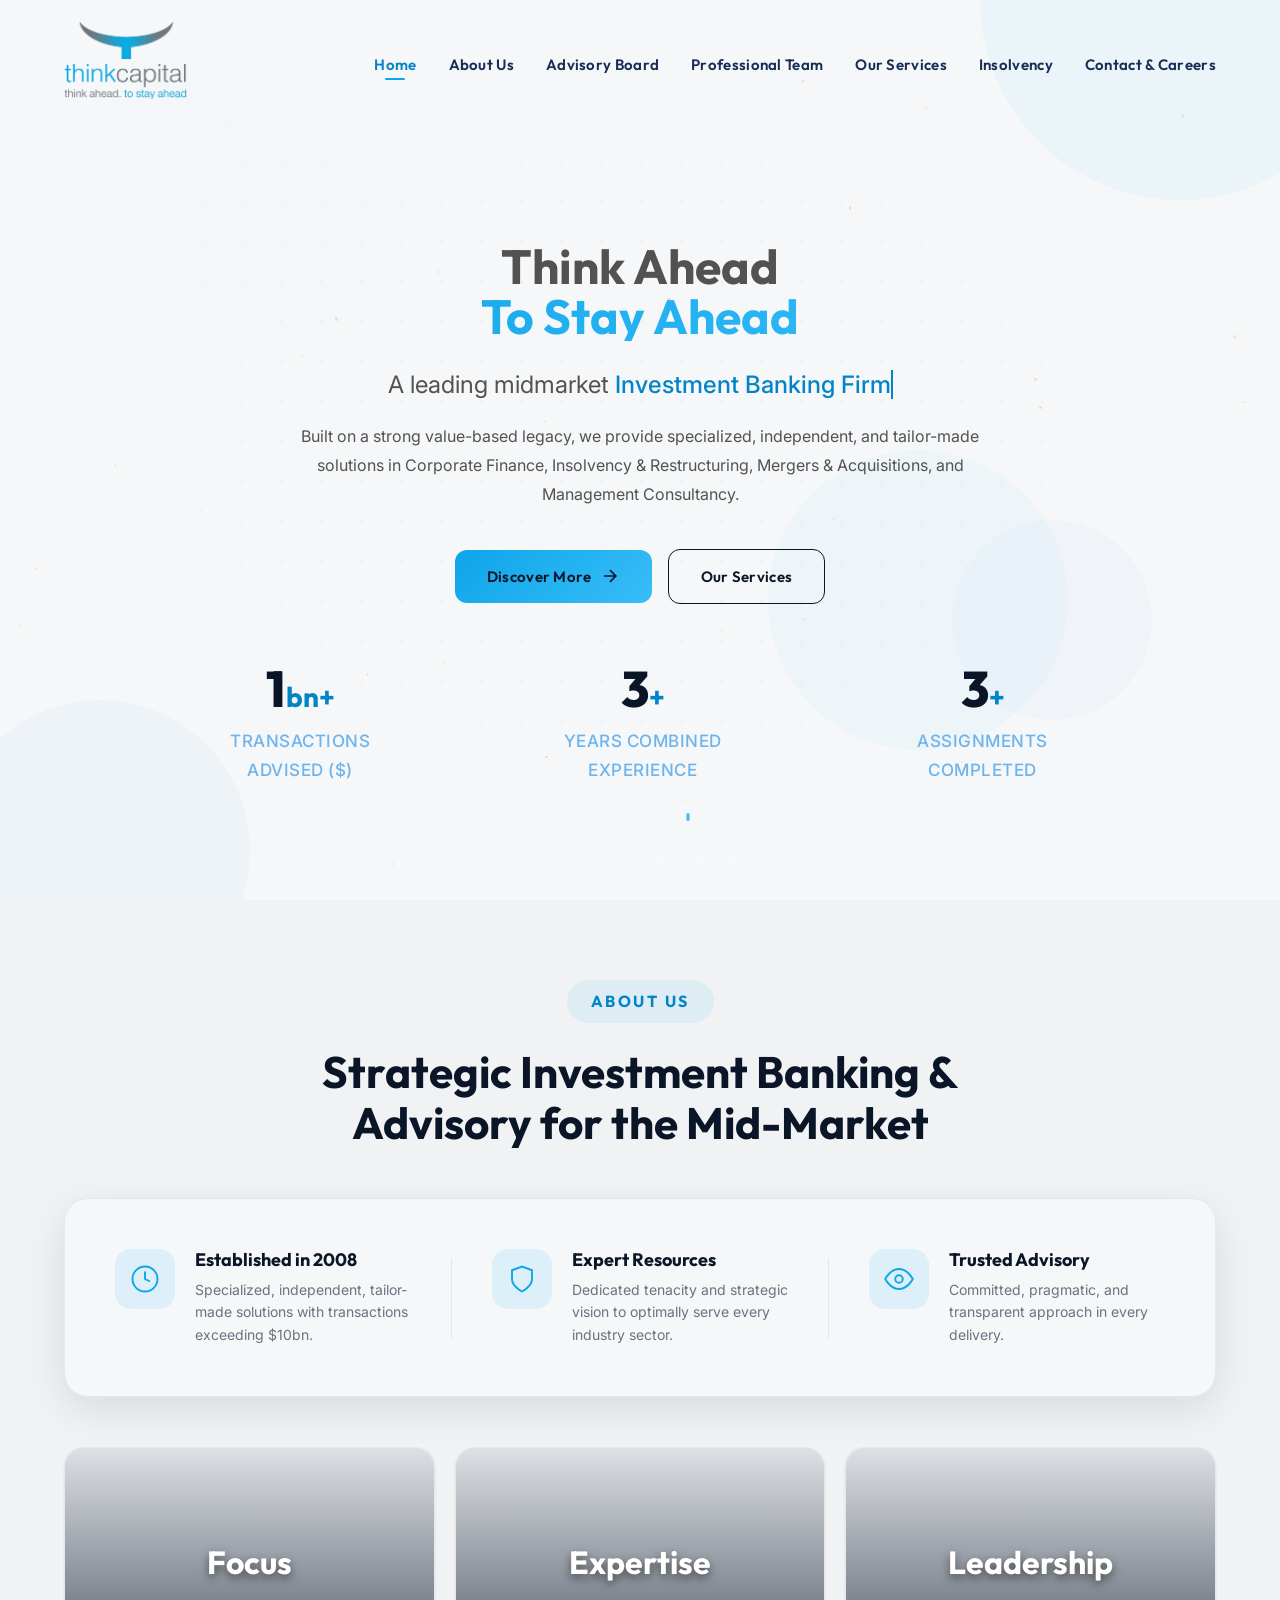
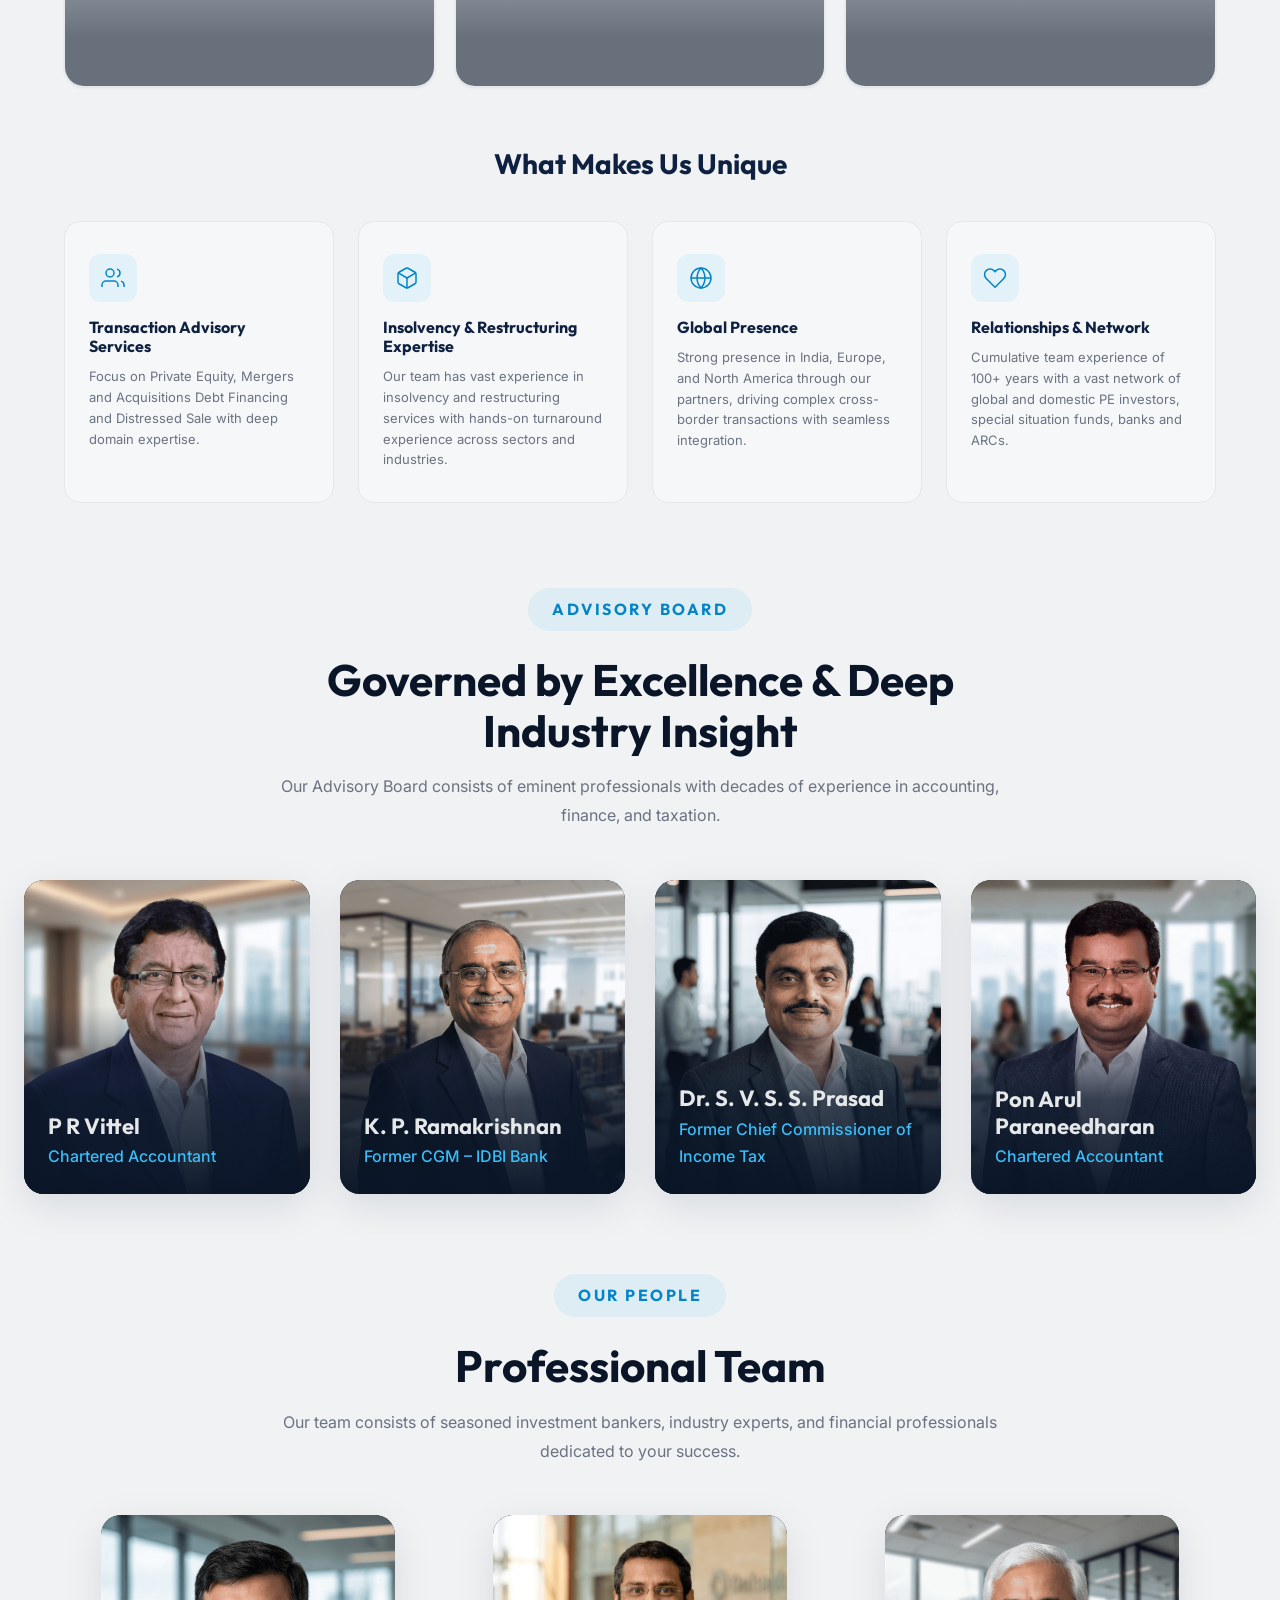
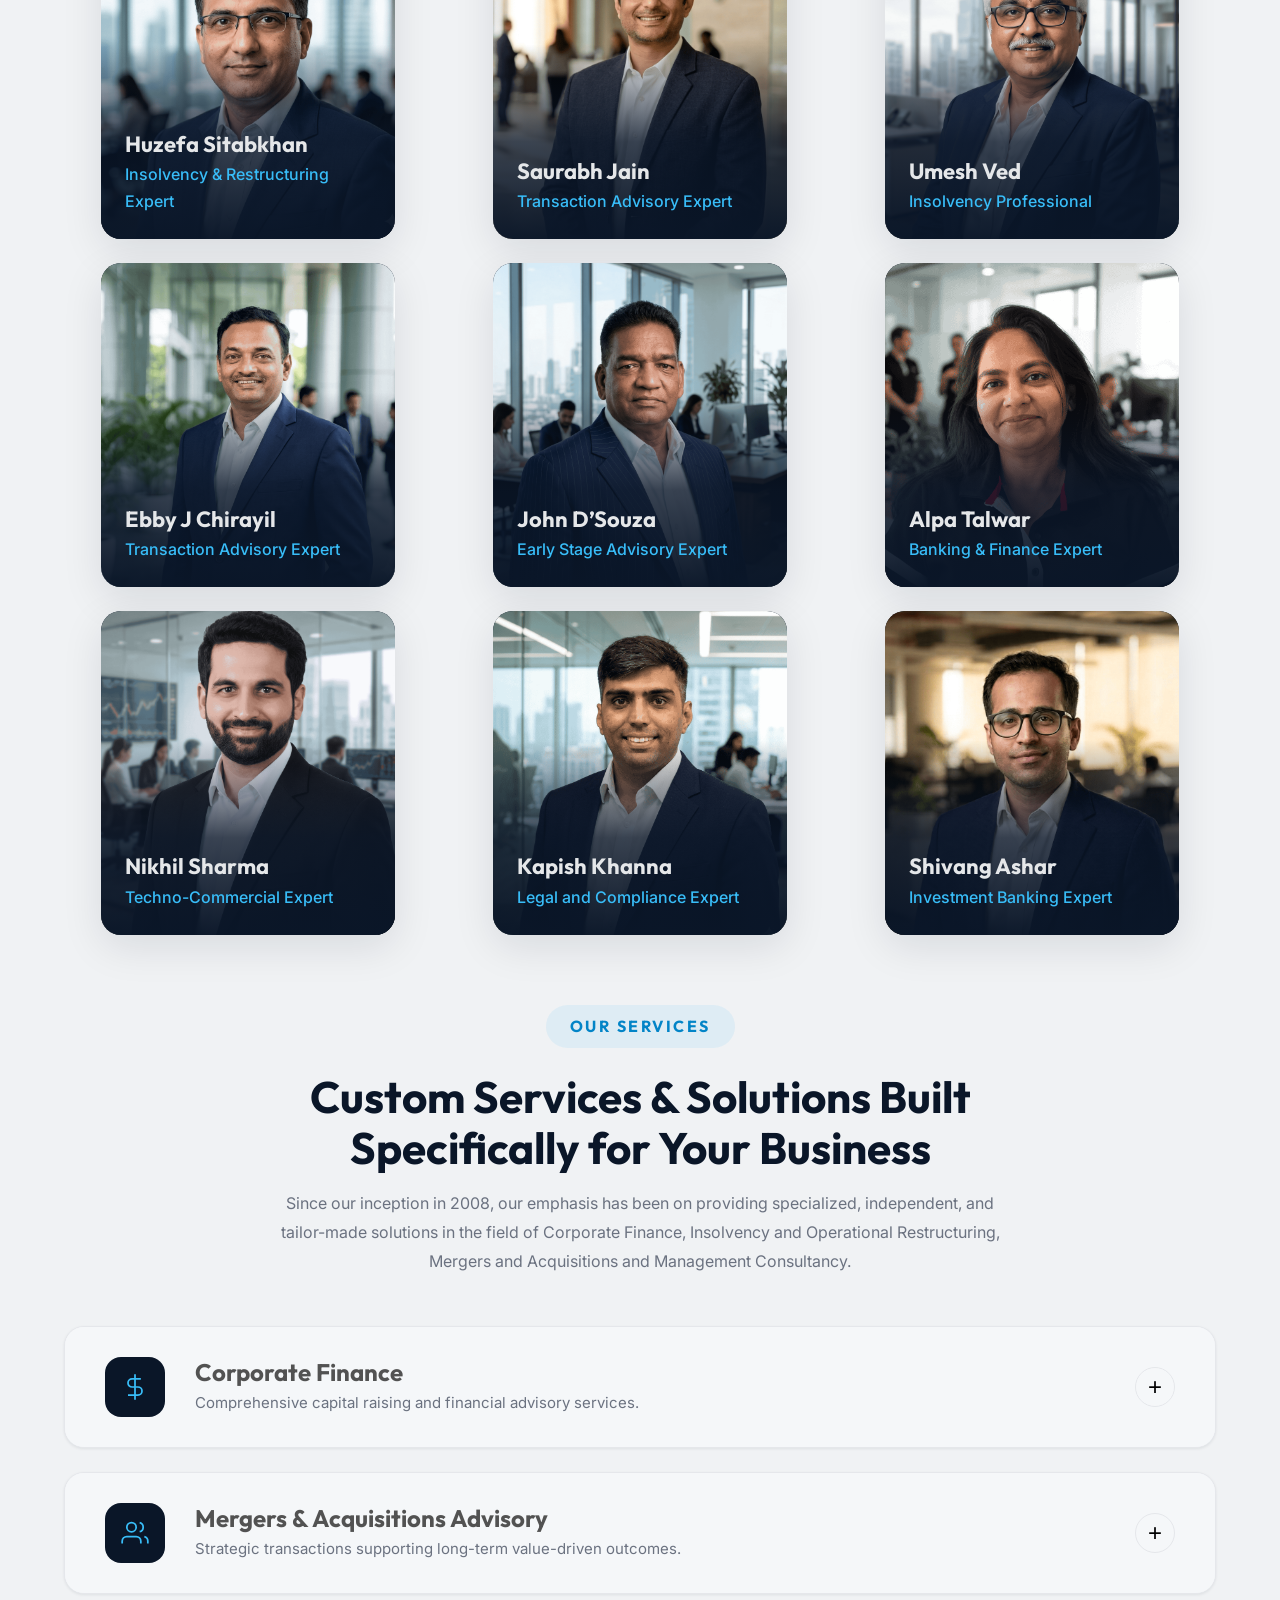
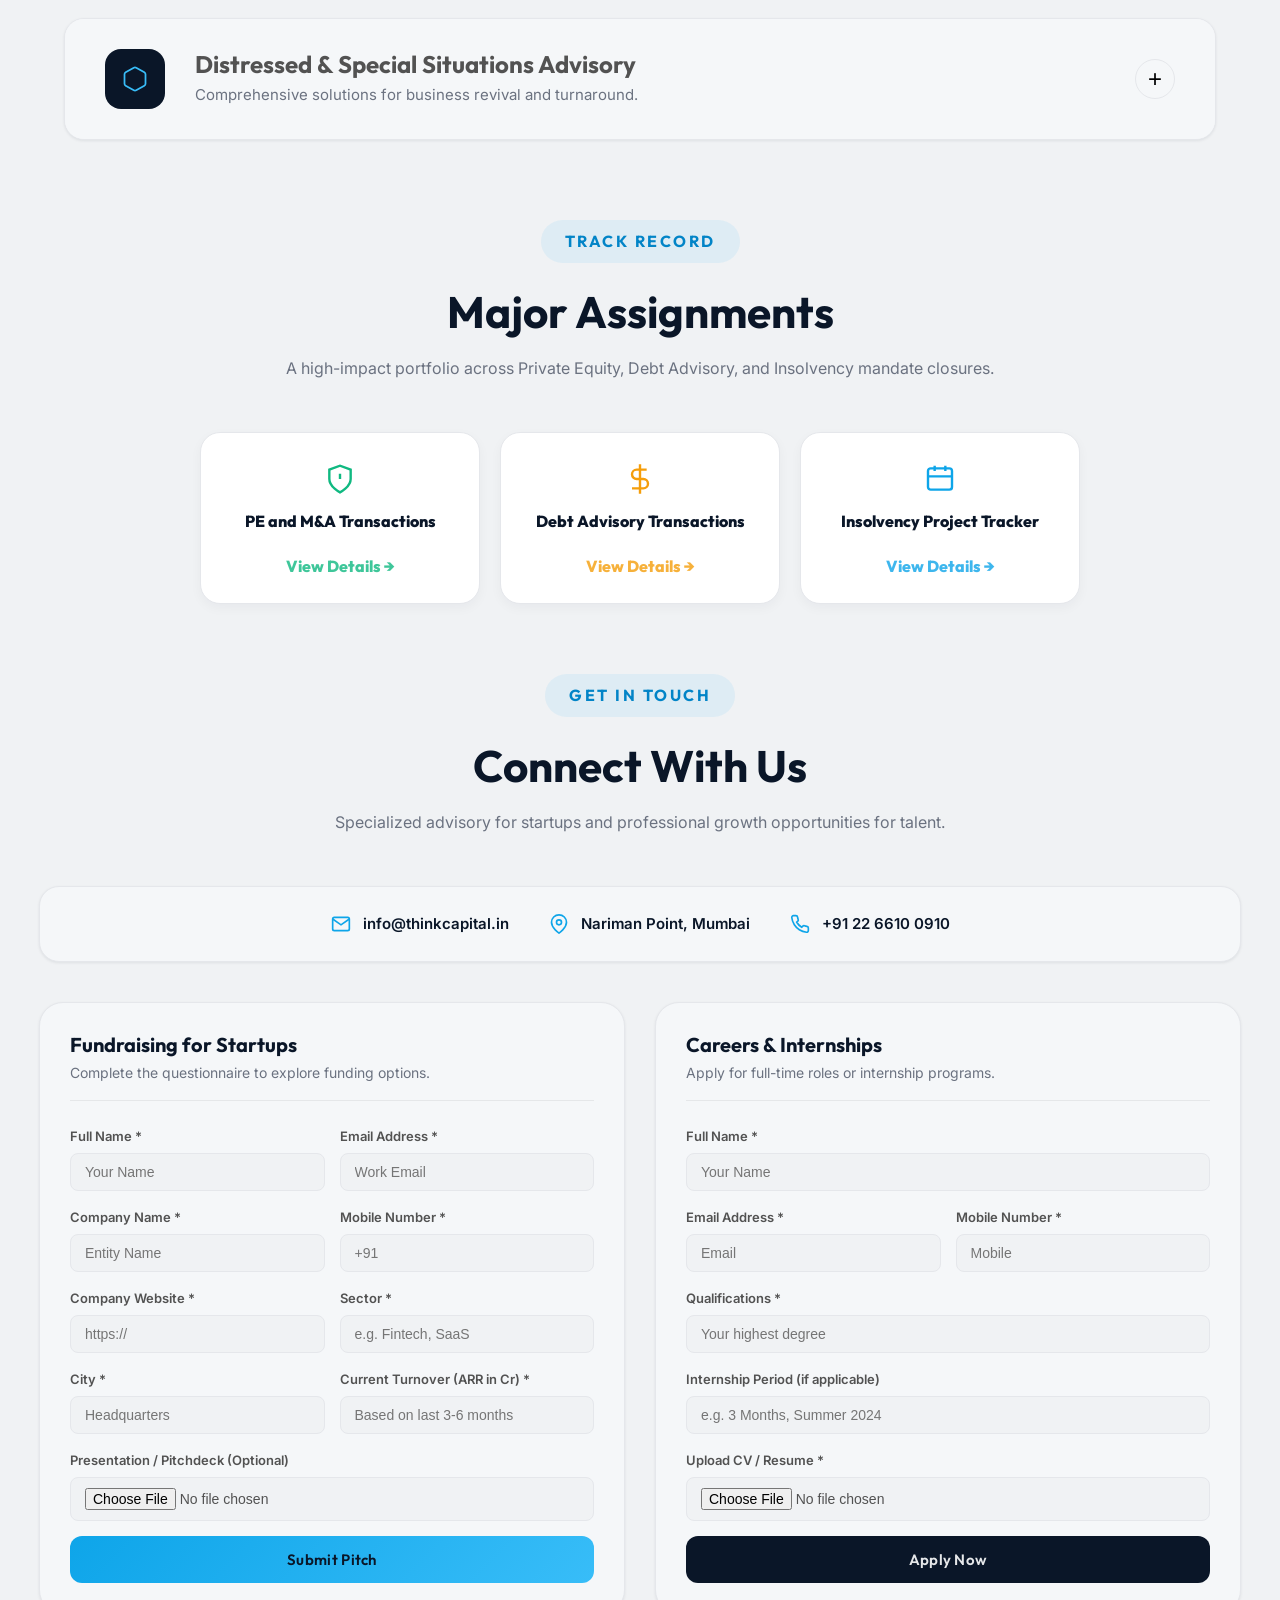
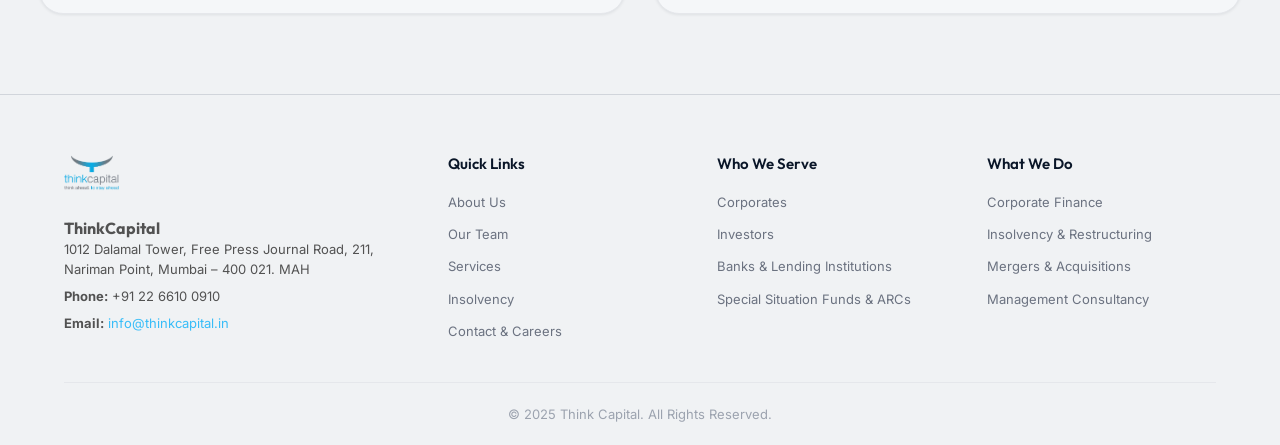
==== commit 80e760e3: "Add files via upload" ====
--- a/index.html
+++ b/index.html
@@ -21,7 +21,7 @@
     <!-- ========== PRELOADER ========== -->
     <div id="preloader">
         <div class="preloader-inner">
-            <img src="https://thinkcapital.in/wp-content/uploads/2020/12/think_capital_logo.png" alt="Think Capital"
+            <img src="Think_capital_logo-png.png" alt="Think Capital"
                 class="preloader-logo">
             <div class="preloader-bar">
                 <div class="preloader-fill"></div>
@@ -33,7 +33,7 @@
     <nav id="navbar">
         <div class="nav-container">
             <a href="#hero" class="nav-logo">
-                <img src="https://thinkcapital.in/wp-content/uploads/2020/12/think_capital_logo.png"
+                <img src="Think_capital_logo-png.png"
                     alt="Think Capital Logo">
             </a>
             <ul class="nav-links" id="navLinks">
@@ -926,7 +926,7 @@
         <div class="container">
             <div class="footer-grid">
                 <div class="footer-brand">
-                    <img src="https://thinkcapital.in/wp-content/uploads/2020/12/think_capital_logo.png"
+                    <img src="Think_capital_logo-png.png"
                         alt="Think Capital" class="footer-logo">
                     <h4>ThinkCapital</h4>
                     <p>1012 Dalamal Tower, Free Press Journal Road, 211, Nariman Point, Mumbai – 400 021. MAH</p>
